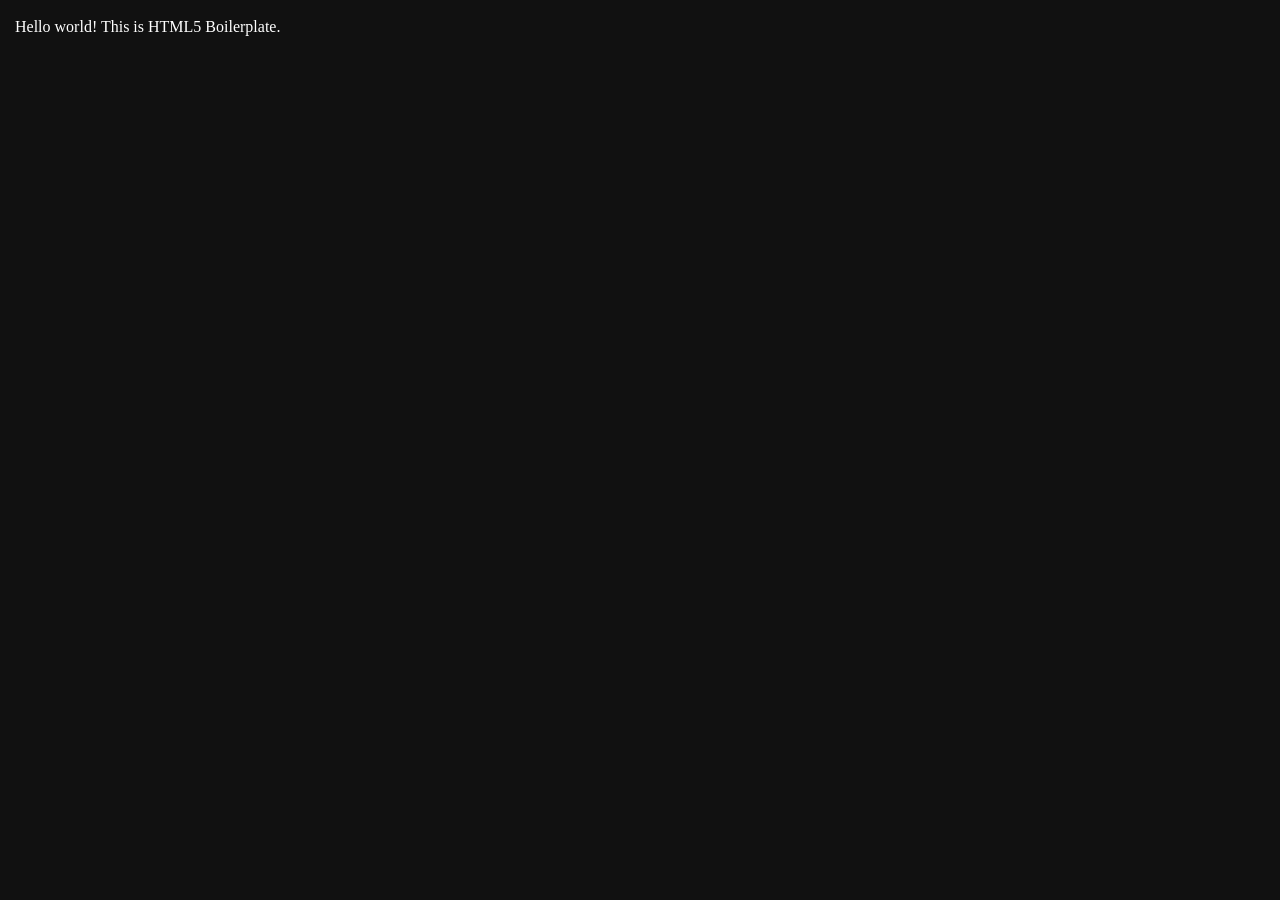
==== index.html @ ef614a99 "feat : add files feat : add files" ====
<!doctype html>
<html class="no-js" lang="">

<head>
  <meta charset="utf-8">
  <meta name="viewport" content="width=device-width, initial-scale=1">
  <title></title>
  <link rel="stylesheet" href="css/style.css">
  <meta name="description" content="">

  <meta property="og:title" content="">
  <meta property="og:type" content="">
  <meta property="og:url" content="">
  <meta property="og:image" content="">
  <meta property="og:image:alt" content="">

  <link rel="icon" href="/favicon.ico" sizes="any">
  <link rel="icon" href="/icon.svg" type="image/svg+xml">
  <link rel="apple-touch-icon" href="icon.png">

  <link rel="manifest" href="site.webmanifest">
  <meta name="theme-color" content="#fafafa">
</head>
<body>
  <!-- Add your site or application content here -->
  <p>Hello world! This is HTML5 Boilerplate.</p>
  <script src="js/app.js"></script>

</body>

</html>
---- css/style.css ----
/*! HTML5 Boilerplate v9.0.1 | MIT License | https://html5boilerplate.com/ */

/* main.css 3.0.0 | MIT License | https://github.com/h5bp/main.css#readme */
/*
 * What follows is the result of much research on cross-browser styling.
 * Credit left inline and big thanks to Nicolas Gallagher, Jonathan Neal,
 * Kroc Camen, and the H5BP dev community and team.
 */

/* ==========================================================================
   Base styles: opinionated defaults
   ========================================================================== */

html {
  color: #222;
  font-size: 1em;
  line-height: 1.4;
}

/*
 * Remove text-shadow in selection highlight:
 * https://twitter.com/miketaylr/status/12228805301
 *
 * Customize the background color to match your design.
 */

::-moz-selection {
  background: #b3d4fc;
  text-shadow: none;
}

::selection {
  background: #b3d4fc;
  text-shadow: none;
}

/*
 * A better looking default horizontal rule
 */

hr {
  display: block;
  height: 1px;
  border: 0;
  border-top: 1px solid #ccc;
  margin: 1em 0;
  padding: 0;
}

/*
 * Remove the gap between audio, canvas, iframes,
 * images, videos and the bottom of their containers:
 * https://github.com/h5bp/html5-boilerplate/issues/440
 */

audio,
canvas,
iframe,
img,
svg,
video {
  vertical-align: middle;
}

/*
 * Remove default fieldset styles.
 */

fieldset {
  border: 0;
  margin: 0;
  padding: 0;
}

/*
 * Allow only vertical resizing of textareas.
 */

textarea {
  resize: vertical;
}

/* ==========================================================================
   Author's custom styles
   ========================================================================== */

/* ==========================================================================
   Helper classes
   ========================================================================== */

/*
 * Hide visually and from screen readers
 */

.hidden,
[hidden] {
  display: none !important;
}

/*
 * Hide only visually, but have it available for screen readers:
 * https://snook.ca/archives/html_and_css/hiding-content-for-accessibility
 *
 * 1. For long content, line feeds are not interpreted as spaces and small width
 *    causes content to wrap 1 word per line:
 *    https://medium.com/@jessebeach/beware-smushed-off-screen-accessible-text-5952a4c2cbfe
 */

.visually-hidden {
  border: 0;
  clip: rect(0, 0, 0, 0);
  height: 1px;
  margin: -1px;
  overflow: hidden;
  padding: 0;
  position: absolute;
  white-space: nowrap;
  width: 1px;
  /* 1 */
}

/*
 * Extends the .visually-hidden class to allow the element
 * to be focusable when navigated to via the keyboard:
 * https://www.drupal.org/node/897638
 */

.visually-hidden.focusable:active,
.visually-hidden.focusable:focus {
  clip: auto;
  height: auto;
  margin: 0;
  overflow: visible;
  position: static;
  white-space: inherit;
  width: auto;
}

/*
 * Hide visually and from screen readers, but maintain layout
 */

.invisible {
  visibility: hidden;
}

/*
 * Clearfix: contain floats
 *
 * The use of `table` rather than `block` is only necessary if using
 * `::before` to contain the top-margins of child elements.
 */

.clearfix::before,
.clearfix::after {
  content: "";
  display: table;
}

.clearfix::after {
  clear: both;
}

/* ==========================================================================
   EXAMPLE Media Queries for Responsive Design.
   These examples override the primary ('mobile first') styles.
   Modify as content requires.
   ========================================================================== */

@media only screen and (min-width: 35em) {
  /* Style adjustments for viewports that meet the condition */
}

@media print,
(-webkit-min-device-pixel-ratio: 1.25),
(min-resolution: 1.25dppx),
(min-resolution: 120dpi) {
  /* Style adjustments for high resolution devices */
}

/* ==========================================================================
   Print styles.
   Inlined to avoid the additional HTTP request:
   https://www.phpied.com/delay-loading-your-print-css/
   ========================================================================== */

@media print {
  *,
  *::before,
  *::after {
    background: #fff !important;
    color: #000 !important;
    /* Black prints faster */
    box-shadow: none !important;
    text-shadow: none !important;
  }

  a,
  a:visited {
    text-decoration: underline;
  }

  a[href]::after {
    content: " (" attr(href) ")";
  }

  abbr[title]::after {
    content: " (" attr(title) ")";
  }

  /*
   * Don't show links that are fragment identifiers,
   * or use the `javascript:` pseudo protocol
   */
  a[href^="#"]::after,
  a[href^="javascript:"]::after {
    content: "";
  }

  pre {
    white-space: pre-wrap !important;
  }

  pre,
  blockquote {
    border: 1px solid #999;
    page-break-inside: avoid;
  }

  tr,
  img {
    page-break-inside: avoid;
  }

  p,
  h2,
  h3 {
    orphans: 3;
    widows: 3;
  }

  h2,
  h3 {
    page-break-after: avoid;
  }
}

body {
  background-color: #121212;
  color: white;
}

.sidebar {
  background-color: #181818;
  height: 100vh;
  padding-top: 20px;
}

.sidebar a {
  color: white;
  display: block;
  padding: 10px 15px;
  text-decoration: none;
}

.sidebar a:hover {
  background-color: #383838;
}

.video-thumbnail {
  background-color: #212121;
  padding: 10px;
  border-radius: 8px;
  margin-bottom: 20px;
}

.video-thumbnail img {
  width: 100%;
  border-radius: 8px;
}

.video-title {
  font-size: 0.9rem;
  margin-top: 10px;
}

.bg-img {
  background-color: #000; /* ��� �� */
  padding: 1px; /* ����� ���̵��� ���� �� */
}

.no-underline {
  text-decoration: none;
}

a {
  color: #ffffff;
  text-decoration: none;
}

a:hover {
  color: #1a73e8;
  text-decoration: underline;
}

.bottom-bar {
  background-color: #1e1e1e;
  color: rgb(153, 142, 142);
  padding: 10px;
  font-size: 0.9rem;
}

.navbar-custom {
  background-color: #121212;
}

.search-bar {
  background-color: #222;
  border: none;
  color: white;
}

.search-bar::placeholder {
  color: #aaa;
}

.btn-icon {
  background-color: #333;
  border: none;
  color: white;
  margin-left: 5px;
}

.profile-circle {
  background-color: #f4511e;
  color: white;
  width: 36px;
  height: 36px;
  border-radius: 50%;
  display: flex;
  align-items: center;
  justify-content: center;
  font-weight: bold;
  font-size: 1rem;
}

.logo-text {
  font-weight: bold;
  font-size: 1.3rem;
  color: white;
}

.video-thumbnail {
  position: relative;
  overflow: hidden; /* �̹��� Ȯ�� �� ��ġ�� �κ� ���� ó�� �� �Ǿ����� */
  border-radius: 8px; /* �𼭸� �ձ۰� ó��, ����� */
  transition: transform 0.3s ease, box-shadow 0.3s ease; /* �ε巯�� �ִϸ��̼� */
  cursor: pointer; /* Ŭ�� ������ UI���� �Ͻ� */
}

.video-thumbnail:hover {
  transform: translateY(-8px) scale(1.05); /* ��¦ ���� �������鼭 Ȯ�� */
  box-shadow: 0 12px 24px rgba(0, 0, 0, 0.3); /* �ڿ������� �׸��� */
}

.video-thumbnail img.bg-img {
  width: 100%;
  height: auto;
  display: block; /* �ζ��� ���� ���� ���� */
  transition: transform 0.3s ease; /* �̹��� Ȯ�� �ε巴�� */
}

.video-thumbnail:hover img.bg-img {
  transform: scale(1.1); /* ȣ�� �� �̹��� Ȯ�� */
}

.dropdown-menu {
  min-width: 250px;
}

.dropdown-menu-dark .dropdown-item:hover {
  background-color: #333;
}
body {
      background-color: #111;
      color: white;
      margin: 15px;

    }
    .video-section iframe {
      width: 100%;
      height: 480px;
      border: none;
    }
    .sidebar .card {
      background-color: #222;
      color: white;
      margin-bottom: 10px;
    }
    .comment-box {
      background-color: #1a1a1a;
      padding: 15px;
      border-radius: 5px;
      margin-top: 20px;
    }
    .navbar {
      background-color: #000;
    }
   .channel-profile {
      width: 48px;
      height: 48px;
      border-radius: 50%;
      object-fit: cover;
    }

    .channel-name {
      font-weight: 600;
    }

    .subscribe-btn {
      background-color: #0f0f0f;
      color: #fff;
      border: none;
      border-radius: 999px;
      padding: 6px 16px;
      font-weight: 500;
    }

    .subscribe-btn:hover {
      background-color: #272727;
    }

    .verified-badge {
      color: #aaa;
      font-size: 14px;
    }

    .subscriber-count {
      font-size: 0.9rem;
      color: #aaa;
    }
    .channel-box {
      display: flex;
      align-items: center;
      justify-content: space-between;
      flex-wrap: wrap;
      gap: 1rem;
    }

    .channel-info {
      display: flex;
      align-items: center;
      gap: 1rem;
    }

    .channel-profile {
      width: 48px;
      height: 48px;
      border-radius: 50%;
      object-fit: cover;
    }

    .channel-meta {
      display: flex;
      flex-direction: column;
      font-size: 0.95rem;
    }

    .channel-meta .name {
      font-weight: 600;
    }

    .channel-meta .subscribers {
      color: #aaa;
      font-size: 0.85rem;
    }

    .btn-subscribe {
      background-color: #0f0f0f;
      color: #fff;
      border: none;
      padding: 6px 16px;
      border-radius: 999px;
    }

    .btn-subscribe:hover {
      background-color: #222;
    }

    .btn-group-small .btn {
      font-size: 0.9rem;
      padding: 6px 12px;
      border-radius: 999px;
    }

    .product {
      background-color: #1e1e1e;
      padding: 10px;
      border-radius: 8px;
      display: flex;
      gap: 12px;
      margin: 10px 0;
      align-items: center;
    }

    .product img {
      width: 100px;
      height: auto;
      border-radius: 4px;
    }

    .product-info {
      flex-grow: 1;
    }

    .timestamp {
      display: block;
      margin: 6px 0;
    }

    ul {
      padding-left: 20px;
    }

    .footer {
      color: #666;
      font-size: 0.9rem;
      margin-top: 40px;
    }
    .video-wrapper {
      position: relative;
      width: 100%;
      padding-top: 75%; /* 4:3 ���� ���� ���� */
    }

    .video-wrapper iframe {
      position: absolute;
      top: 0;
      left: 0;
      width: 100%;
      height: 100%;
    }
       /* ���̵� �޴� �⺻ ���� */
       #sidebar {
         position: fixed;
         top: 0;
         left: 0;
         width: 250px;
         height: 100%;
         background-color: #212529;
         color: white;
         transform: translateX(-100%);
         transition: transform 0.3s ease-in-out;
         z-index: 9999;
         padding: 1rem;
       }

       /* ������ �� ���� */
       #sidebar.active {
         transform: translateX(0);
       }

       #menuToggleBtn {
         margin: 1rem;
       }
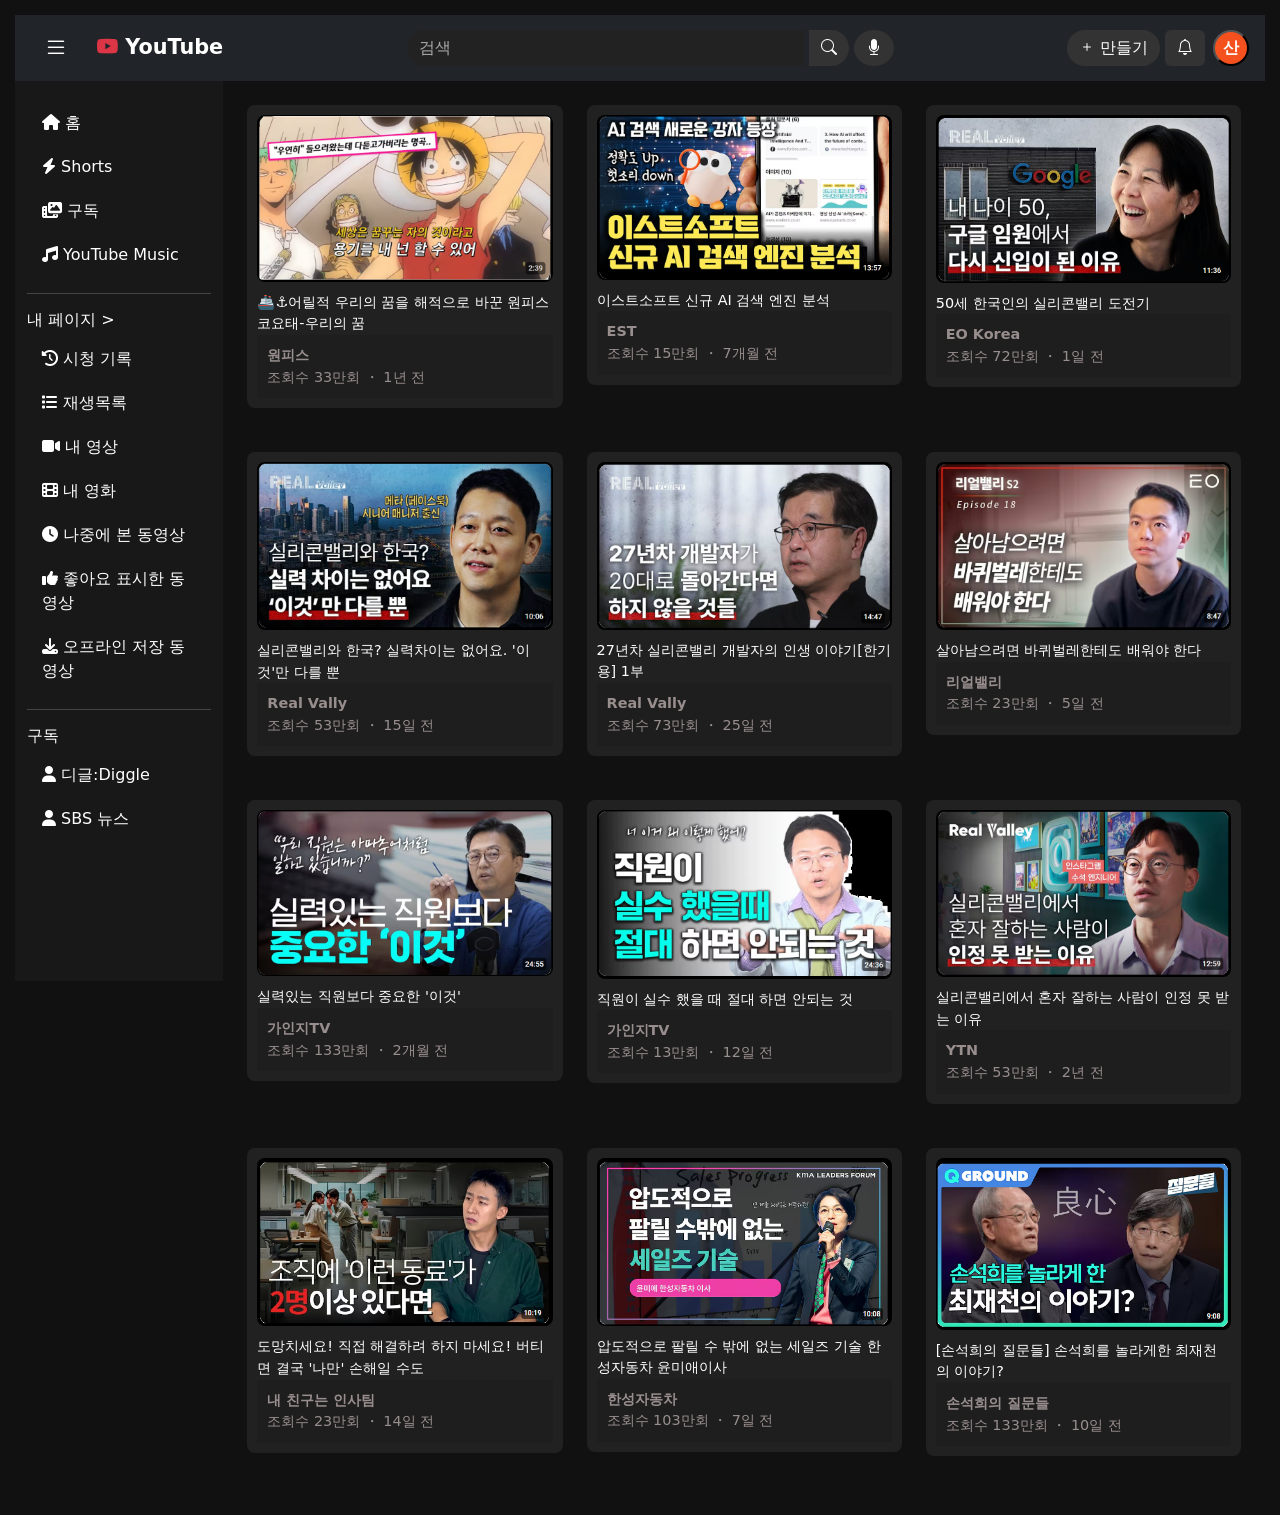
==== commit 3b550a08: "Update index.html feat : edit index" ====
--- a/index.html
+++ b/index.html
@@ -1,31 +1,303 @@
-<!doctype html>
-<html class="no-js" lang="">
-
+<!DOCTYPE html>
+<html lang="ko">
 <head>
-  <meta charset="utf-8">
+  <meta charset="UTF-8">
   <meta name="viewport" content="width=device-width, initial-scale=1">
-  <title></title>
+  <title>YouTube Clone</title>
+  <link href="https://cdn.jsdelivr.net/npm/bootstrap@5.3.0/dist/css/bootstrap.min.css" rel="stylesheet">
+  <link href="https://cdn.jsdelivr.net/npm/bootstrap-icons@1.11.3/font/bootstrap-icons.css" rel="stylesheet">
+  <link rel="stylesheet" href="https://cdnjs.cloudflare.com/ajax/libs/font-awesome/6.5.0/css/all.min.css">
+  <script src="https://cdn.jsdelivr.net/npm/bootstrap@5.3.3/dist/js/bootstrap.bundle.min.js"></script>
+  <script src="js/start.js"></script>
   <link rel="stylesheet" href="css/style.css">
-  <meta name="description" content="">
-
-  <meta property="og:title" content="">
-  <meta property="og:type" content="">
-  <meta property="og:url" content="">
-  <meta property="og:image" content="">
-  <meta property="og:image:alt" content="">
-
-  <link rel="icon" href="/favicon.ico" sizes="any">
-  <link rel="icon" href="/icon.svg" type="image/svg+xml">
-  <link rel="apple-touch-icon" href="icon.png">
-
-  <link rel="manifest" href="site.webmanifest">
-  <meta name="theme-color" content="#fafafa">
 </head>
 <body>
-  <!-- Add your site or application content here -->
-  <p>Hello world! This is HTML5 Boilerplate.</p>
-  <script src="js/app.js"></script>
+<!-- Navbar -->
+<nav class="navbar navbar-dark bg-dark px-3">
+  <button class="btn text-white" type="button">
+    <i class="bi bi-list" style="font-size: 1.5rem;"></i>
+  </button>
+  <a class="navbar-brand" href="#" onclick="location.reload(); return false;">
+    <span class="logo-text ms-3"><i class="bi bi-youtube text-danger"></i> YouTube</span>
+  </a>
+  <form class="d-flex mx-auto" style="width: 40%;"  onsubmit="return search(event)">
+    <input id="searchInput" class="form-control search-bar rounded-start-pill" type="search" placeholder="검색" aria-label="Search">
+    <button class="btn btn-icon rounded-end-pill"><i class="bi bi-search"></i></button>
+    <button class="btn btn-icon rounded-circle"><i class="bi bi-mic-fill"></i></button>
+  </form>
+  <div class="d-flex align-items-center">
+    <button class="btn btn-icon rounded-pill"><i class="bi bi-plus"></i> 만들기</button>
+    <button class="btn btn-icon"><i class="bi bi-bell"></i></button>
+    <div class="">
+      <button class="profile-circle ms-2" type="button" data-bs-toggle="dropdown" aria-expanded="false">
+        산
+      </button>
+      <ul class="dropdown-menu dropdown-menu-dark dropdown-menu-end text-small">
+        <li class="dropdown-header">
+          <div class="d-flex align-items-center px-2 py-2">
+            <div class="profile-circle text-white fw-bold d-flex justify-content-center align-items-center me-3">
+              산
+            </div>
+            <div>
+              <div class="fw-bold">손산</div>
+              <div class="fw-bold" >milestone7712@gmail.com</div>
+              <a href="#" class="text-primary">채널 만들기</a>
+            </div>
+          </div>
+        </li>
+        <li><a class="dropdown-item" href="#"><i class="fas fa-plus-circle me-2"></i> 채널 만들기</a></li>
+        <li>
+          <hr class="dropdown-divider">
+        </li>
+        <li><a class="dropdown-item" href="#"><i class="fas fa-user-cog me-2"></i> Google 계정</a></li>
+        <li><a class="dropdown-item" href="#"><i class="fas fa-exchange-alt me-2"></i> 계정 전환</a></li>
+        <li><a class="dropdown-item" href="#"><i class="fas fa-sign-out-alt me-2"></i> 로그아웃</a></li>
+        <li>
+          <hr class="dropdown-divider">
+        </li>
+        <li><a class="dropdown-item" href="#"><i class="fas fa-video me-2"></i> YouTube 스튜디오</a></li>
+        <li><a class="dropdown-item" href="#"><i class="fas fa-shopping-bag me-2"></i> 구매 항목 및 멤버십</a></li>
+        <li>
+          <hr class="dropdown-divider">
+        </li>
+        <li><a class="dropdown-item" href="#"><i class="fas fa-database me-2"></i> YouTube의 내 데이터</a></li>
+        <li><a class="dropdown-item" href="#"><i class="fas fa-adjust me-2"></i> 디자인:&nbsp;기기 테마</a></li>
+        <li><a class="dropdown-item" href="#"><i class="fas fa-language me-2"></i> 언어:&nbsp;한국어</a></li>
+        <li><a class="dropdown-item" href="#"><i class="fas fa-ban me-2"></i> 제한모드:사용 안함</a></li>
+        <li><a class="dropdown-item" href="#"><i class="fas fa-globe-asia me-2"></i> 위치:&nbsp;한국</a></li>
+        <li><a class="dropdown-item" href="#"><i class="fas fa-keyboard me-2"></i> 단축키</a></li>
+        <li>
+          <hr class="dropdown-divider">
+        </li>
+        <li><a class="dropdown-item" href="#"><i class="fas fa-cog me-2"></i> 설정</a></li>
+        <li><a class="dropdown-item" href="#"><i class="fas fa-question-circle me-2"></i> 고객센터</a></li>
+        <li><a class="dropdown-item" href="#"><i class="fas fa-comment-dots me-2"></i> 의견 보내기</a></li>
+      </ul>
+    </div>
+  </div>
+</nav>
+<div class="container-fluid">
+  <div class="row">
+    <!-- Sidebar -->
+    <div class="col-md-2 sidebar">
+      <a href="youtube_list.html" onclick="window.scrollTo({ top: 0, behavior: 'smooth' }); return false;"> <i
+        class="fas fa-home"></i>&nbsp;홈</a>
+      <a href="#"> <i class="fas fa-bolt"></i>&nbsp;Shorts</a>
+      <a href="Subscribe.html"> <i class="fas fa-photo-video"></i>&nbsp;구독</a>
+      <a href="#"><i class="fas fa-music"></i>&nbsp;YouTube Music</a>
+      <hr>
+      <h6>내 페이지 ></h6>
+      <a href="#"><i class="fas fa-history"></i>&nbsp;시청 기록</a>
+      <a href="#"><i class="fas fa-list"></i>&nbsp;재생목록</a>
+      <a href="video.html?videoId=1"><i class="fas fa-video"></i>&nbsp;내 영상</a>
+      <a href="#"><i class="fas fa-film"></i>&nbsp;내 영화</a>
+      <a href="#"><i class="fas fa-clock"></i>&nbsp;나중에 본 동영상</a>
+      <a href="#"><i class="fas fa-thumbs-up"></i>&nbsp;좋아요 표시한 동영상</a>
+      <a href="#"><i class="fas fa-download"></i>&nbsp;오프라인 저장 동영상</a>
+      <hr>
+      <h6>구독</h6>
+      <a href="#"><i class="fas fa-user"></i>&nbsp;디글:Diggle</a>
+      <a href="#"><i class="fas fa-user"></i>&nbsp;SBS 뉴스</a>
+    </div>
+    <!-- Main Content -->
+    <div class="col-md-10 p-4">
+      <div class="row row-cols-1 row-cols-md-3 g-4">
+        <!-- Video 1 -->
+        <div class="col">
+          <div class="video-thumbnail">
+            <a href="video.html?videoId=1">
+              <img src="img/image7.png" class="bg-img" alt="Video Thumbnail">
+            </a>
+            <div class="video-title">
+              <a href="video.html?videoId=1" title="🚢⚓어릴적 우리의 꿈을 해적으로 바꾼 원피스 코요태-우리의 꿈">🚢⚓어릴적
+                우리의 꿈을 해적으로 바꾼 원피스
+                코요태-우리의 꿈</a>
+            </div>
+            <div class="bottom-bar">
+              <strong>원피스</strong> <br/> 조회수 33만회 ・ 1년 전<br>
+            </div>
+          </div>
+        </div>
+        <!-- Video 2 -->
+        <div class="col">
+          <div class="video-thumbnail">
+            <a href="video.html?videoId=1">
+              <img src="img/image8.png" class="bg-img" alt="Video Thumbnail">
+            </a>
+            <div class="video-title">
+              <a href="video.html?videoId=1" title="이스트소프트 신규 AI 검색 엔진 분석">이스트소프트 신규 AI 검색
+                엔진 분석
+              </a>
+            </div>
+            <div class="bottom-bar">
+              <strong>EST</strong> <br/> 조회수 15만회 ・ 7개월 전<br>
+            </div>
+          </div>
+        </div>
+        <!-- Video 3 -->
+        <div class="col">
+          <div class="video-thumbnail">
+            <a href="video.html?videoId=1">
+              <img src="img/image1.png" class="bg-img" alt="Video Thumbnail">
+            </a>
+            <div class="video-title">
+              <a href="video.html?videoId=1" title="50세 한국인의 실리콘밸리 도전기">50세 한국인의 실리콘밸리 도전기
+              </a>
+            </div>
+            <div class="bottom-bar">
+              <strong>EO Korea</strong> <br/> 조회수 72만회 ・ 1일 전<br>
+            </div>
+          </div>
+        </div>
+        <!-- Video 4 -->
+        <div class="col">
+          <div class="video-thumbnail">
+            <a href="https://youtu.be/RWb1EHmZBHg?si=Iui7hE9UECKsdHvl" title="5실리콘밸리와 한국? 실력차이는 없어요. '이것'만 다를 뿐">
+              <img src="img/image2.png" class="bg-img" alt="Video Thumbnail">
+            </a>
+            <div class="video-title">
+              <a href="https://youtu.be/RWb1EHmZBHg?si=Iui7hE9UECKsdHvl" title="5실리콘밸리와 한국? 실력차이는 없어요. '이것'만 다를 뿐">실리콘밸리와
+                한국? 실력차이는 없어요. '이것'만 다를 뿐
+              </a>
+            </div>
+            <div class="bottom-bar">
+              <strong>Real Vally</strong> <br/> 조회수 53만회 ・ 15일 전<br>
+            </div>
+          </div>
+        </div>
+        <!-- Video 5 -->
+        <div class="col">
+          <div class="video-thumbnail">
+            <a href="https://youtu.be/c-p1r7nispQ?si=fdvn3NuG5lPBSbKC" title="27년차 실리콘밸리 개발자의 인생 이야기[한기용] 1부">
+              <img src="img/image3.png" class="bg-img" alt="Video Thumbnail">
+            </a>
+            <div class="video-title">
+              <a href="https://youtu.be/c-p1r7nispQ?si=fdvn3NuG5lPBSbKC" title="27년차 실리콘밸리 개발자의 인생 이야기[한기용] 1부">27년차
+                실리콘밸리 개발자의 인생 이야기[한기용] 1부
+              </a>
+            </div>
+            <div class="bottom-bar">
+              <strong>Real Vally</strong> <br/> 조회수 73만회 ・ 25일 전<br>
+            </div>
+          </div>
+        </div>
+        <!-- Video 6 -->
+        <div class="col">
+          <div class="video-thumbnail">
+            <a href="https://youtu.be/Ux7p_L2U7dM?si=zilyT6jHRdqQdyYD" title="리얼밸리 살아남으려면 바퀴벌레한테도 배워야 한다">
+              <img src="img/image4.png" class="bg-img" alt="Video Thumbnail">
+            </a>
+            <div class="video-title">
+              <a href="https://youtu.be/Ux7p_L2U7dM?si=zilyT6jHRdqQdyYD" title="리얼밸리 살아남으려면 바퀴벌레한테도 배워야 한다">살아남으려면
+                바퀴벌레한테도 배워야 한다
+              </a>
+            </div>
+            <div class="bottom-bar">
+              <strong>리얼밸리</strong> <br/> 조회수 23만회 ・ 5일 전<br>
+            </div>
+          </div>
+        </div>
+        <!-- Video 7 -->
+        <div class="col">
+          <div class="video-thumbnail">
+            <a href="https://youtu.be/4LCjdHjRMdM?feature=shared" title="실력있는 직원보다 중요한 '이것'">
+              <img src="img/image5.png" class="bg-img" alt="Video Thumbnail">
+            </a>
+            <div class="video-title">
+              <a href="https://youtu.be/4LCjdHjRMdM?feature=shared" title="실력있는 직원보다 중요한 '이것'">실력있는 직원보다 중요한 '이것'
+              </a>
+            </div>
+            <div class="bottom-bar">
+              <strong>가인지TV</strong> <br/> 조회수 133만회 ・ 2개월 전<br>
+            </div>
+          </div>
+        </div>
+        <!-- Video 8 -->
+        <div class="col">
+          <div class="video-thumbnail">
+            <a href="https://youtu.be/BJffAD5Ga-U?feature=shared" title="직원이 실수 했을 때 절대 하면 안되는 것">
+              <img src="img/image6.png" class="bg-img" alt="Video Thumbnail">
+            </a>
+            <div class="video-title">
+              <a href="https://youtu.be/BJffAD5Ga-U?feature=shared" title="직원이 실수 했을 때 절대 하면 안되는 것">직원이 실수 했을 때 절대
+                하면 안되는 것
+              </a>
+            </div>
+            <div class="bottom-bar">
+              <strong>가인지TV</strong> <br/> 조회수 13만회 ・ 12일 전<br>
+            </div>
+          </div>
+        </div>
+        <!-- Video 9 -->
+        <div class="col">
+          <div class="video-thumbnail">
+            <a href="https://youtu.be/dFesH3lCO1k?si=XiDQlJ7gf57HguLK" title="실리콘밸리에서 혼자 잘하는 사람이 인정 못 받는 이유">
+              <img src="img/image9.png" class="bg-img" alt="Video Thumbnail">
+            </a>
+            <div class="video-title">
+              <a href="https://youtu.be/dFesH3lCO1k?si=XiDQlJ7gf57HguLK" title="실리콘밸리에서 혼자 잘하는 사람이 인정 못 받는 이유">실리콘밸리에서
+                혼자 잘하는 사람이 인정 못 받는 이유
+              </a>
+            </div>
+            <div class="bottom-bar">
+              <strong>YTN</strong> <br/> 조회수 53만회 ・ 2년 전<br>
+            </div>
+          </div>
+        </div>
+        <!-- Video 10 -->
+        <div class="col">
+          <div class="video-thumbnail">
+            <a href="https://youtu.be/HBrJBeH5YmA?si=WMsTiMmkov0SWKeM"
+               title="도망치세요! 직접 해결하려 하지 마세요! 버티면 결국 '나만' 손해일 수도">
+              <img src="img/image10.png" class="bg-img" alt="Video Thumbnail">
+            </a>
 
+            <div class="video-title">
+              <a href="https://youtu.be/HBrJBeH5YmA?si=WMsTiMmkov0SWKeM"
+                 title="도망치세요! 직접 해결하려 하지 마세요! 버티면 결국 '나만' 손해일 수도">도망치세요! 직접 해결하려 하지 마세요! 버티면 결국 '나만' 손해일 수도
+              </a>
+            </div>
+            <div class="bottom-bar">
+              <strong>내 친구는 인사팀</strong> <br/> 조회수 23만회 ・ 14일 전<br>
+            </div>
+          </div>
+        </div>
+        <!-- Video 11 -->
+        <div class="col">
+          <div class="video-thumbnail">
+            <a href="https://youtu.be/czaIXR0dYQM?si=mCv6GF1BZqhhh2dY" title="어떻게 압도적으로 팔 것인가">
+              <img src="img/image11.png" class="bg-img" alt="Video Thumbnail">
+            </a>
+
+            <div class="video-title">
+              <a href="https://youtu.be/czaIXR0dYQM?si=mCv6GF1BZqhhh2dY" title="어떻게 압도적으로 팔 것인가">압도적으로 팔릴 수 밖에 없는 세일즈 기술
+                한성자동차 윤미애이사
+              </a>
+            </div>
+            <div class="bottom-bar">
+              <strong>한성자동차</strong> <br/> 조회수 103만회 ・ 7일 전<br>
+            </div>
+          </div>
+        </div>
+        <!-- Video 12 -->
+        <div class="col">
+          <div class="video-thumbnail">
+            <a href="https://youtu.be/8zzNBLj_FPM?si=hNZVNzmXEijJvdao" title="[손석희의 질문들] 손석희를 놀라게한 최재천의 이야기?">
+              <img src="img/image12.png" class="bg-img" alt="Video Thumbnail">
+            </a>
+            <div class="video-title">
+              <a href="https://youtu.be/8zzNBLj_FPM?si=hNZVNzmXEijJvdao" title="[손석희의 질문들] 손석희를 놀라게한 최재천의 이야기?">[손석희의
+                질문들] 손석희를 놀라게한 최재천의 이야기?
+              </a>
+            </div>
+            <div class="bottom-bar">
+              <strong>손석희의 질문들</strong> <br/> 조회수 133만회 ・ 10일 전<br>
+            </div>
+          </div>
+        </div>
+      </div>
+    </div>
+  </div>
+</div>
 </body>
-
 </html>
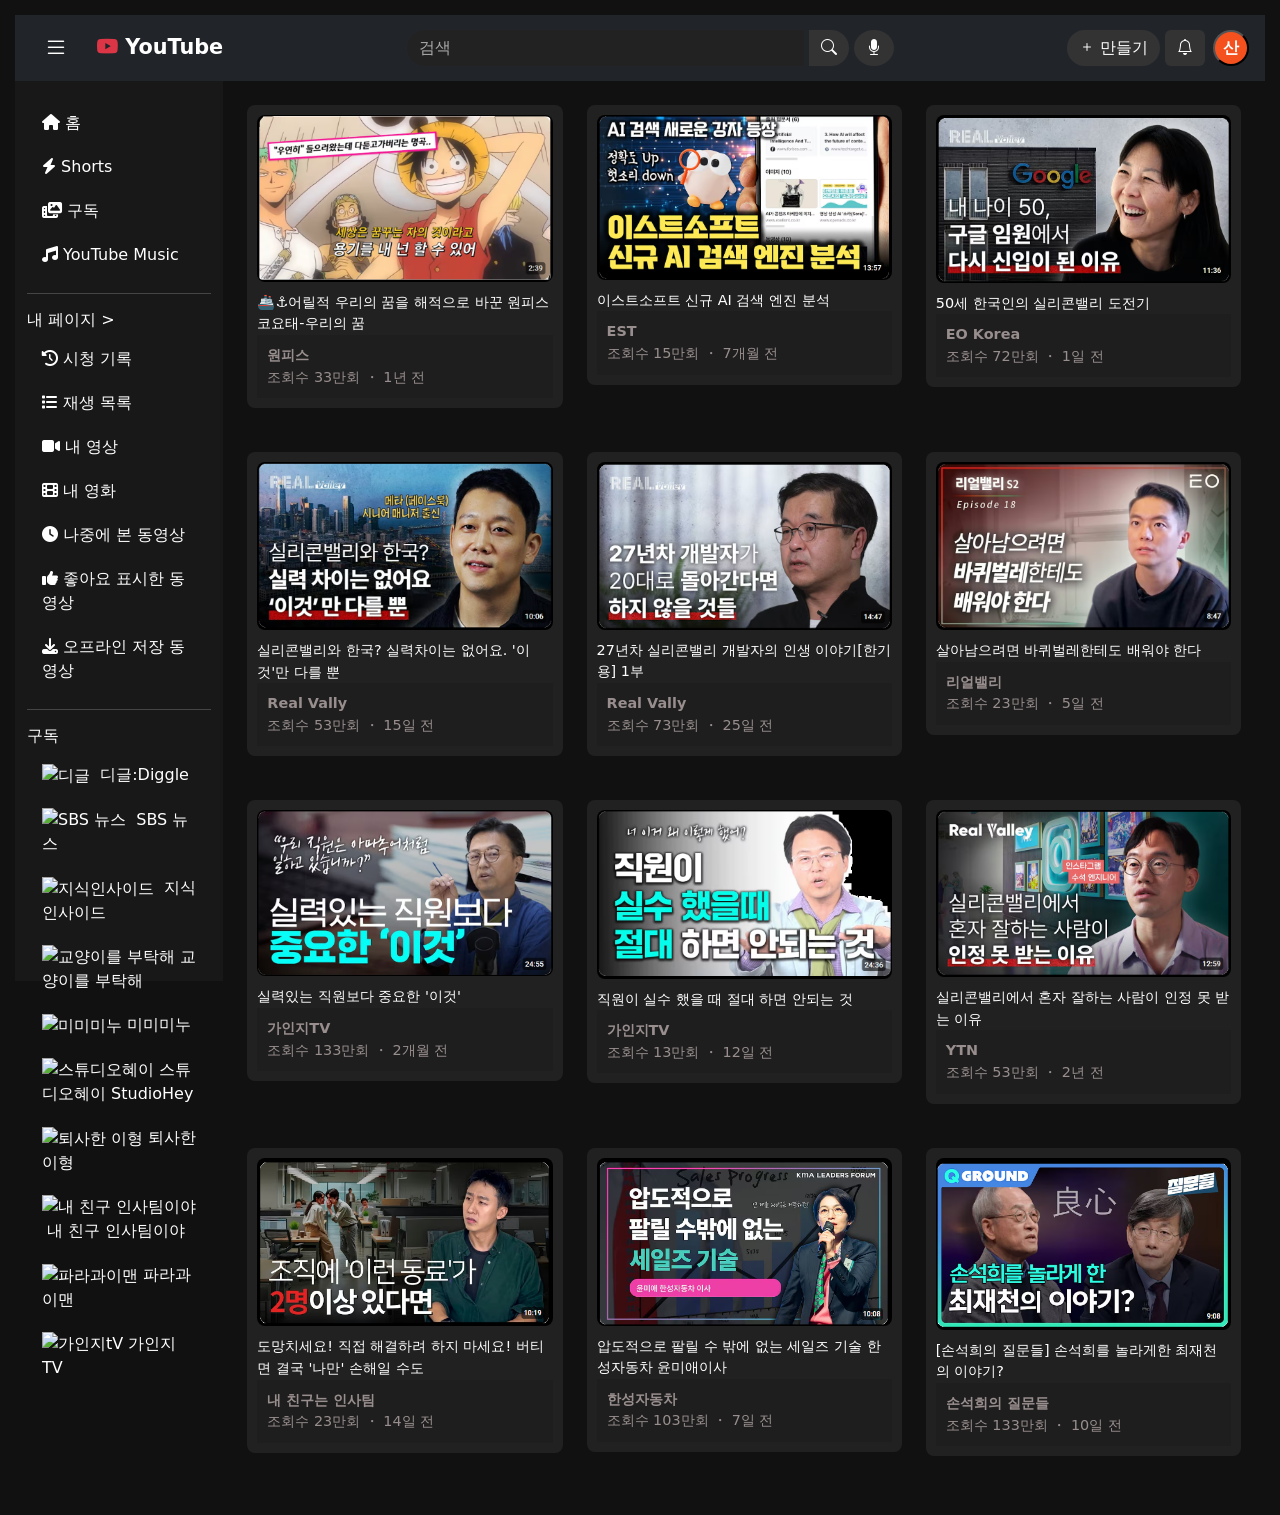
==== commit 9d143952: "feat : add index.html feat : add index.html  메인 페이지" ====
--- a/index.html
+++ b/index.html
@@ -7,11 +7,11 @@
   <link href="https://cdn.jsdelivr.net/npm/bootstrap@5.3.0/dist/css/bootstrap.min.css" rel="stylesheet">
   <link href="https://cdn.jsdelivr.net/npm/bootstrap-icons@1.11.3/font/bootstrap-icons.css" rel="stylesheet">
   <link rel="stylesheet" href="https://cdnjs.cloudflare.com/ajax/libs/font-awesome/6.5.0/css/all.min.css">
-  <script src="https://cdn.jsdelivr.net/npm/bootstrap@5.3.3/dist/js/bootstrap.bundle.min.js"></script>
-  <script src="js/start.js"></script>
-  <link rel="stylesheet" href="css/style.css">
+  <link rel="stylesheet" href="css/style.css?ver=1.0">
 </head>
 <body>
+<script src="https://cdn.jsdelivr.net/npm/bootstrap@5.3.3/dist/js/bootstrap.bundle.min.js"></script>
+<script src="js/start.js"></script>
 <!-- Navbar -->
 <nav class="navbar navbar-dark bg-dark px-3">
   <button class="btn text-white" type="button">
@@ -20,8 +20,9 @@
   <a class="navbar-brand" href="#" onclick="location.reload(); return false;">
     <span class="logo-text ms-3"><i class="bi bi-youtube text-danger"></i> YouTube</span>
   </a>
-  <form class="d-flex mx-auto" style="width: 40%;"  onsubmit="return search(event)">
-    <input id="searchInput" class="form-control search-bar rounded-start-pill" type="search" placeholder="검색" aria-label="Search">
+  <form class="d-flex mx-auto" style="width: 40%;" onsubmit="return search(event)">
+    <input id="searchInput" class="form-control search-bar rounded-start-pill" type="search" placeholder="검색"
+           aria-label="Search">
     <button class="btn btn-icon rounded-end-pill"><i class="bi bi-search"></i></button>
     <button class="btn btn-icon rounded-circle"><i class="bi bi-mic-fill"></i></button>
   </form>
@@ -40,7 +41,7 @@
             </div>
             <div>
               <div class="fw-bold">손산</div>
-              <div class="fw-bold" >milestone7712@gmail.com</div>
+              <div class="fw-bold">milestone7712@gmail.com</div>
               <a href="#" class="text-primary">채널 만들기</a>
             </div>
           </div>
@@ -88,7 +89,7 @@
       <hr>
       <h6>내 페이지 ></h6>
       <a href="#"><i class="fas fa-history"></i>&nbsp;시청 기록</a>
-      <a href="#"><i class="fas fa-list"></i>&nbsp;재생목록</a>
+      <a href="player_list.html"><i class="fas fa-list"></i>&nbsp;재생 목록</a>
       <a href="video.html?videoId=1"><i class="fas fa-video"></i>&nbsp;내 영상</a>
       <a href="#"><i class="fas fa-film"></i>&nbsp;내 영화</a>
       <a href="#"><i class="fas fa-clock"></i>&nbsp;나중에 본 동영상</a>
@@ -96,20 +97,58 @@
       <a href="#"><i class="fas fa-download"></i>&nbsp;오프라인 저장 동영상</a>
       <hr>
       <h6>구독</h6>
-      <a href="#"><i class="fas fa-user"></i>&nbsp;디글:Diggle</a>
-      <a href="#"><i class="fas fa-user"></i>&nbsp;SBS 뉴스</a>
+      <a href="#">
+        <img
+          src="https://yt3.googleusercontent.com/14-LcU9z8YjX-JKFBhqOK0H2SzJupGEJxtZwHmLXtbcpQQ1-YehNxiWim8SoLCDFEv6j2I-w=s160-c-k-c0x00ffffff-no-rj"
+          alt="디글" class="channel-icon">
+        &nbsp;디글:Diggle
+      </a>
+      <a href="#">
+        <img
+          src="https://yt3.googleusercontent.com/SqFZwlQcqLs4JMZd3lthkg79kCHi68eerNpkkahvEYSPWhm2afUNqFkbMC6J6JJcy9JJ_DzQ8w=s160-c-k-c0x00ffffff-no-rj"
+          alt="SBS 뉴스" class="channel-icon">
+        &nbsp;SBS 뉴스
+      </a>
+      <a href="#">
+        <img
+          src="https://yt3.googleusercontent.com/Gw2zuRWuMBkEsp6A7DmJXhhmAKB2zp3dCjtI1Ob03rmRylRGOcXe-RJMK4m0SwUuFWKz7J2s=s160-c-k-c0x00ffffff-no-rj"
+          alt="지식인사이드" class="channel-icon">
+        &nbsp;지식인사이드
+      </a>
+      <a href="#"><img
+        src="https://yt3.googleusercontent.com/5qDlUe2DmlOFjo81hrVLfzUtM7-1REmQoLvKzL1auFjA_zVSpR8gIIfjJErW0GG7C8yKtlnXIw=s160-c-k-c0x00ffffff-no-rj"
+        alt="교양이를 부탁해" class="channel-icon">&nbsp;교양이를 부탁해</a>
+      <a href="#"><img
+        src="https://yt3.googleusercontent.com/ytc/AIdro_l3SlR6xJhiGRDqLE5n4-r5cHCEKVMwUwX1cRbnx8LyM0w=s160-c-k-c0x00ffffff-no-rj"
+        alt="미미미누" class="channel-icon">&nbsp;미미미누</a>
+      <a href="#"><img
+        src="https://yt3.googleusercontent.com/FUlyMvQN86MsbezOIRNMvL4lgY2cBFRtZK6dtuXDYW5su7EKzUjNTSSoRjqnC2wNhQ3LzQ5KXA=s160-c-k-c0x00ffffff-no-rj"
+        alt="스튜디오혜이" class="channel-icon">&nbsp;스튜디오혜이 StudioHey</a>
+      <a href="#"><img
+        src="https://yt3.googleusercontent.com/ytc/AIdro_lDpgRioU6o64rO-vPjp7kglrygc3t8zudwKLfZsb4c=s160-c-k-c0x00ffffff-no-rj"
+        alt="퇴사한 이형" class="channel-icon">&nbsp;퇴사한 이형</a>
+      <a href="#"><img
+        src="https://yt3.googleusercontent.com/yrB3gaZ9L_v7n6B2L7orvaR98CM1Ud6jFN1D-2s09lTkuQduBkzvsn17r4ZLG7myKkLW4nqq=s160-c-k-c0x00ffffff-no-rj"
+        alt="내 친구 인사팀이야" class="channel-icon">&nbsp;내 친구 인사팀이야</a>
+      <a href="#"><img
+        src="https://yt3.googleusercontent.com/lfsu5nWA4uKEIQ0Dd8gBfiOtE2qHdFMHjFkDSOm-bXCJZQQiPr9XxFPbBAZiQ2wKPVGrvZpHwA=s160-c-k-c0x00ffffff-no-rj"
+        alt="파라과이맨" class="channel-icon">&nbsp;파라과이맨</a>
+      <a href="#"><img
+        src="https://yt3.ggpht.com/1OnvQ05N30R5TJctZq0gzM56qBAxGxur7Xb1ptbmAeg7hLTWQfwXVVP0aOMhkapp05wCd_Nc=s176-c-k-c0x00ffffff-no-rj-mo"
+        alt="가인지tV" class="channel-icon">&nbsp;가인지TV</a>
     </div>
+
     <!-- Main Content -->
     <div class="col-md-10 p-4">
       <div class="row row-cols-1 row-cols-md-3 g-4">
         <!-- Video 1 -->
         <div class="col">
           <div class="video-thumbnail">
-            <a href="video.html?videoId=1">
+            <a href="video.html?videoId=56">
               <img src="img/image7.png" class="bg-img" alt="Video Thumbnail">
             </a>
             <div class="video-title">
-              <a href="video.html?videoId=1" title="🚢⚓어릴적 우리의 꿈을 해적으로 바꾼 원피스 코요태-우리의 꿈">🚢⚓어릴적
+              <a href="video.html?videoId=56" title="🚢⚓어릴적 우리의 꿈을 해적으로 바꾼 원피스 코요태-우리의 꿈">🚢⚓어릴적
                 우리의 꿈을 해적으로 바꾼 원피스
                 코요태-우리의 꿈</a>
             </div>
@@ -121,11 +160,11 @@
         <!-- Video 2 -->
         <div class="col">
           <div class="video-thumbnail">
-            <a href="video.html?videoId=1">
+            <a href="video.html?videoId=55">
               <img src="img/image8.png" class="bg-img" alt="Video Thumbnail">
             </a>
             <div class="video-title">
-              <a href="video.html?videoId=1" title="이스트소프트 신규 AI 검색 엔진 분석">이스트소프트 신규 AI 검색
+              <a href="video.html?videoId=55" title="이스트소프트 신규 AI 검색 엔진 분석">이스트소프트 신규 AI 검색
                 엔진 분석
               </a>
             </div>
@@ -137,11 +176,11 @@
         <!-- Video 3 -->
         <div class="col">
           <div class="video-thumbnail">
-            <a href="video.html?videoId=1">
+            <a href="video.html?videoId=54">
               <img src="img/image1.png" class="bg-img" alt="Video Thumbnail">
             </a>
             <div class="video-title">
-              <a href="video.html?videoId=1" title="50세 한국인의 실리콘밸리 도전기">50세 한국인의 실리콘밸리 도전기
+              <a href="video.html?videoId=54" title="50세 한국인의 실리콘밸리 도전기">50세 한국인의 실리콘밸리 도전기
               </a>
             </div>
             <div class="bottom-bar">
@@ -152,11 +191,11 @@
         <!-- Video 4 -->
         <div class="col">
           <div class="video-thumbnail">
-            <a href="https://youtu.be/RWb1EHmZBHg?si=Iui7hE9UECKsdHvl" title="5실리콘밸리와 한국? 실력차이는 없어요. '이것'만 다를 뿐">
+            <a href="video.html?videoId=53" title="5실리콘밸리와 한국? 실력차이는 없어요. '이것'만 다를 뿐">
               <img src="img/image2.png" class="bg-img" alt="Video Thumbnail">
             </a>
             <div class="video-title">
-              <a href="https://youtu.be/RWb1EHmZBHg?si=Iui7hE9UECKsdHvl" title="5실리콘밸리와 한국? 실력차이는 없어요. '이것'만 다를 뿐">실리콘밸리와
+              <a href="video.html?videoId=53"  title="5실리콘밸리와 한국? 실력차이는 없어요. '이것'만 다를 뿐">실리콘밸리와
                 한국? 실력차이는 없어요. '이것'만 다를 뿐
               </a>
             </div>
@@ -168,11 +207,11 @@
         <!-- Video 5 -->
         <div class="col">
           <div class="video-thumbnail">
-            <a href="https://youtu.be/c-p1r7nispQ?si=fdvn3NuG5lPBSbKC" title="27년차 실리콘밸리 개발자의 인생 이야기[한기용] 1부">
+            <a href="video.html?videoId=52" title="27년차 실리콘밸리 개발자의 인생 이야기[한기용] 1부">
               <img src="img/image3.png" class="bg-img" alt="Video Thumbnail">
             </a>
             <div class="video-title">
-              <a href="https://youtu.be/c-p1r7nispQ?si=fdvn3NuG5lPBSbKC" title="27년차 실리콘밸리 개발자의 인생 이야기[한기용] 1부">27년차
+              <a href="video.html?videoId=52" title="27년차 실리콘밸리 개발자의 인생 이야기[한기용] 1부">27년차
                 실리콘밸리 개발자의 인생 이야기[한기용] 1부
               </a>
             </div>
@@ -184,11 +223,11 @@
         <!-- Video 6 -->
         <div class="col">
           <div class="video-thumbnail">
-            <a href="https://youtu.be/Ux7p_L2U7dM?si=zilyT6jHRdqQdyYD" title="리얼밸리 살아남으려면 바퀴벌레한테도 배워야 한다">
+            <a href="video.html?videoId=51" title="리얼밸리 살아남으려면 바퀴벌레한테도 배워야 한다">
               <img src="img/image4.png" class="bg-img" alt="Video Thumbnail">
             </a>
             <div class="video-title">
-              <a href="https://youtu.be/Ux7p_L2U7dM?si=zilyT6jHRdqQdyYD" title="리얼밸리 살아남으려면 바퀴벌레한테도 배워야 한다">살아남으려면
+              <a href="video.html?videoId=51" title="리얼밸리 살아남으려면 바퀴벌레한테도 배워야 한다">살아남으려면
                 바퀴벌레한테도 배워야 한다
               </a>
             </div>
@@ -200,11 +239,11 @@
         <!-- Video 7 -->
         <div class="col">
           <div class="video-thumbnail">
-            <a href="https://youtu.be/4LCjdHjRMdM?feature=shared" title="실력있는 직원보다 중요한 '이것'">
-              <img src="img/image5.png" class="bg-img" alt="Video Thumbnail">
-            </a>
-            <div class="video-title">
-              <a href="https://youtu.be/4LCjdHjRMdM?feature=shared" title="실력있는 직원보다 중요한 '이것'">실력있는 직원보다 중요한 '이것'
+            <a href="video.html?videoId=57" title="실력있는 직원보다 중요한 '이것'">
+              <img src="img/image5.png"  class="bg-img" alt="Video Thumbnail">
+            </a>
+            <div class="video-title">
+              <a href="video.html?videoId=57" title="실력있는 직원보다 중요한 '이것'">실력있는 직원보다 중요한 '이것'
               </a>
             </div>
             <div class="bottom-bar">
@@ -215,11 +254,11 @@
         <!-- Video 8 -->
         <div class="col">
           <div class="video-thumbnail">
-            <a href="https://youtu.be/BJffAD5Ga-U?feature=shared" title="직원이 실수 했을 때 절대 하면 안되는 것">
+            <a href="video.html?videoId=58" title="직원이 실수 했을 때 절대 하면 안되는 것">
               <img src="img/image6.png" class="bg-img" alt="Video Thumbnail">
             </a>
             <div class="video-title">
-              <a href="https://youtu.be/BJffAD5Ga-U?feature=shared" title="직원이 실수 했을 때 절대 하면 안되는 것">직원이 실수 했을 때 절대
+              <a href="video.html?videoId=58" title="직원이 실수 했을 때 절대 하면 안되는 것">직원이 실수 했을 때 절대
                 하면 안되는 것
               </a>
             </div>
@@ -231,11 +270,11 @@
         <!-- Video 9 -->
         <div class="col">
           <div class="video-thumbnail">
-            <a href="https://youtu.be/dFesH3lCO1k?si=XiDQlJ7gf57HguLK" title="실리콘밸리에서 혼자 잘하는 사람이 인정 못 받는 이유">
+            <a href="video.html?videoId=59" title="실리콘밸리에서 혼자 잘하는 사람이 인정 못 받는 이유">
               <img src="img/image9.png" class="bg-img" alt="Video Thumbnail">
             </a>
             <div class="video-title">
-              <a href="https://youtu.be/dFesH3lCO1k?si=XiDQlJ7gf57HguLK" title="실리콘밸리에서 혼자 잘하는 사람이 인정 못 받는 이유">실리콘밸리에서
+              <a href="video.html?videoId=59" title="실리콘밸리에서 혼자 잘하는 사람이 인정 못 받는 이유">실리콘밸리에서
                 혼자 잘하는 사람이 인정 못 받는 이유
               </a>
             </div>
@@ -247,13 +286,13 @@
         <!-- Video 10 -->
         <div class="col">
           <div class="video-thumbnail">
-            <a href="https://youtu.be/HBrJBeH5YmA?si=WMsTiMmkov0SWKeM"
+            <a href="video.html?videoId=60"
                title="도망치세요! 직접 해결하려 하지 마세요! 버티면 결국 '나만' 손해일 수도">
               <img src="img/image10.png" class="bg-img" alt="Video Thumbnail">
             </a>
 
             <div class="video-title">
-              <a href="https://youtu.be/HBrJBeH5YmA?si=WMsTiMmkov0SWKeM"
+              <a href="video.html?videoId=60"
                  title="도망치세요! 직접 해결하려 하지 마세요! 버티면 결국 '나만' 손해일 수도">도망치세요! 직접 해결하려 하지 마세요! 버티면 결국 '나만' 손해일 수도
               </a>
             </div>
@@ -265,12 +304,12 @@
         <!-- Video 11 -->
         <div class="col">
           <div class="video-thumbnail">
-            <a href="https://youtu.be/czaIXR0dYQM?si=mCv6GF1BZqhhh2dY" title="어떻게 압도적으로 팔 것인가">
+            <a href="video.html?videoId=61" title="어떻게 압도적으로 팔 것인가">
               <img src="img/image11.png" class="bg-img" alt="Video Thumbnail">
             </a>
 
             <div class="video-title">
-              <a href="https://youtu.be/czaIXR0dYQM?si=mCv6GF1BZqhhh2dY" title="어떻게 압도적으로 팔 것인가">압도적으로 팔릴 수 밖에 없는 세일즈 기술
+              <a href="video.html?videoId=61" title="어떻게 압도적으로 팔 것인가">압도적으로 팔릴 수 밖에 없는 세일즈 기술
                 한성자동차 윤미애이사
               </a>
             </div>
@@ -282,11 +321,11 @@
         <!-- Video 12 -->
         <div class="col">
           <div class="video-thumbnail">
-            <a href="https://youtu.be/8zzNBLj_FPM?si=hNZVNzmXEijJvdao" title="[손석희의 질문들] 손석희를 놀라게한 최재천의 이야기?">
+            <a href="video.html?videoId=62" title="[손석희의 질문들] 손석희를 놀라게한 최재천의 이야기?">
               <img src="img/image12.png" class="bg-img" alt="Video Thumbnail">
             </a>
             <div class="video-title">
-              <a href="https://youtu.be/8zzNBLj_FPM?si=hNZVNzmXEijJvdao" title="[손석희의 질문들] 손석희를 놀라게한 최재천의 이야기?">[손석희의
+              <a href="video.html?videoId=62" title="[손석희의 질문들] 손석희를 놀라게한 최재천의 이야기?">[손석희의
                 질문들] 손석희를 놀라게한 최재천의 이야기?
               </a>
             </div>
@@ -301,3 +340,4 @@
 </div>
 </body>
 </html>
+
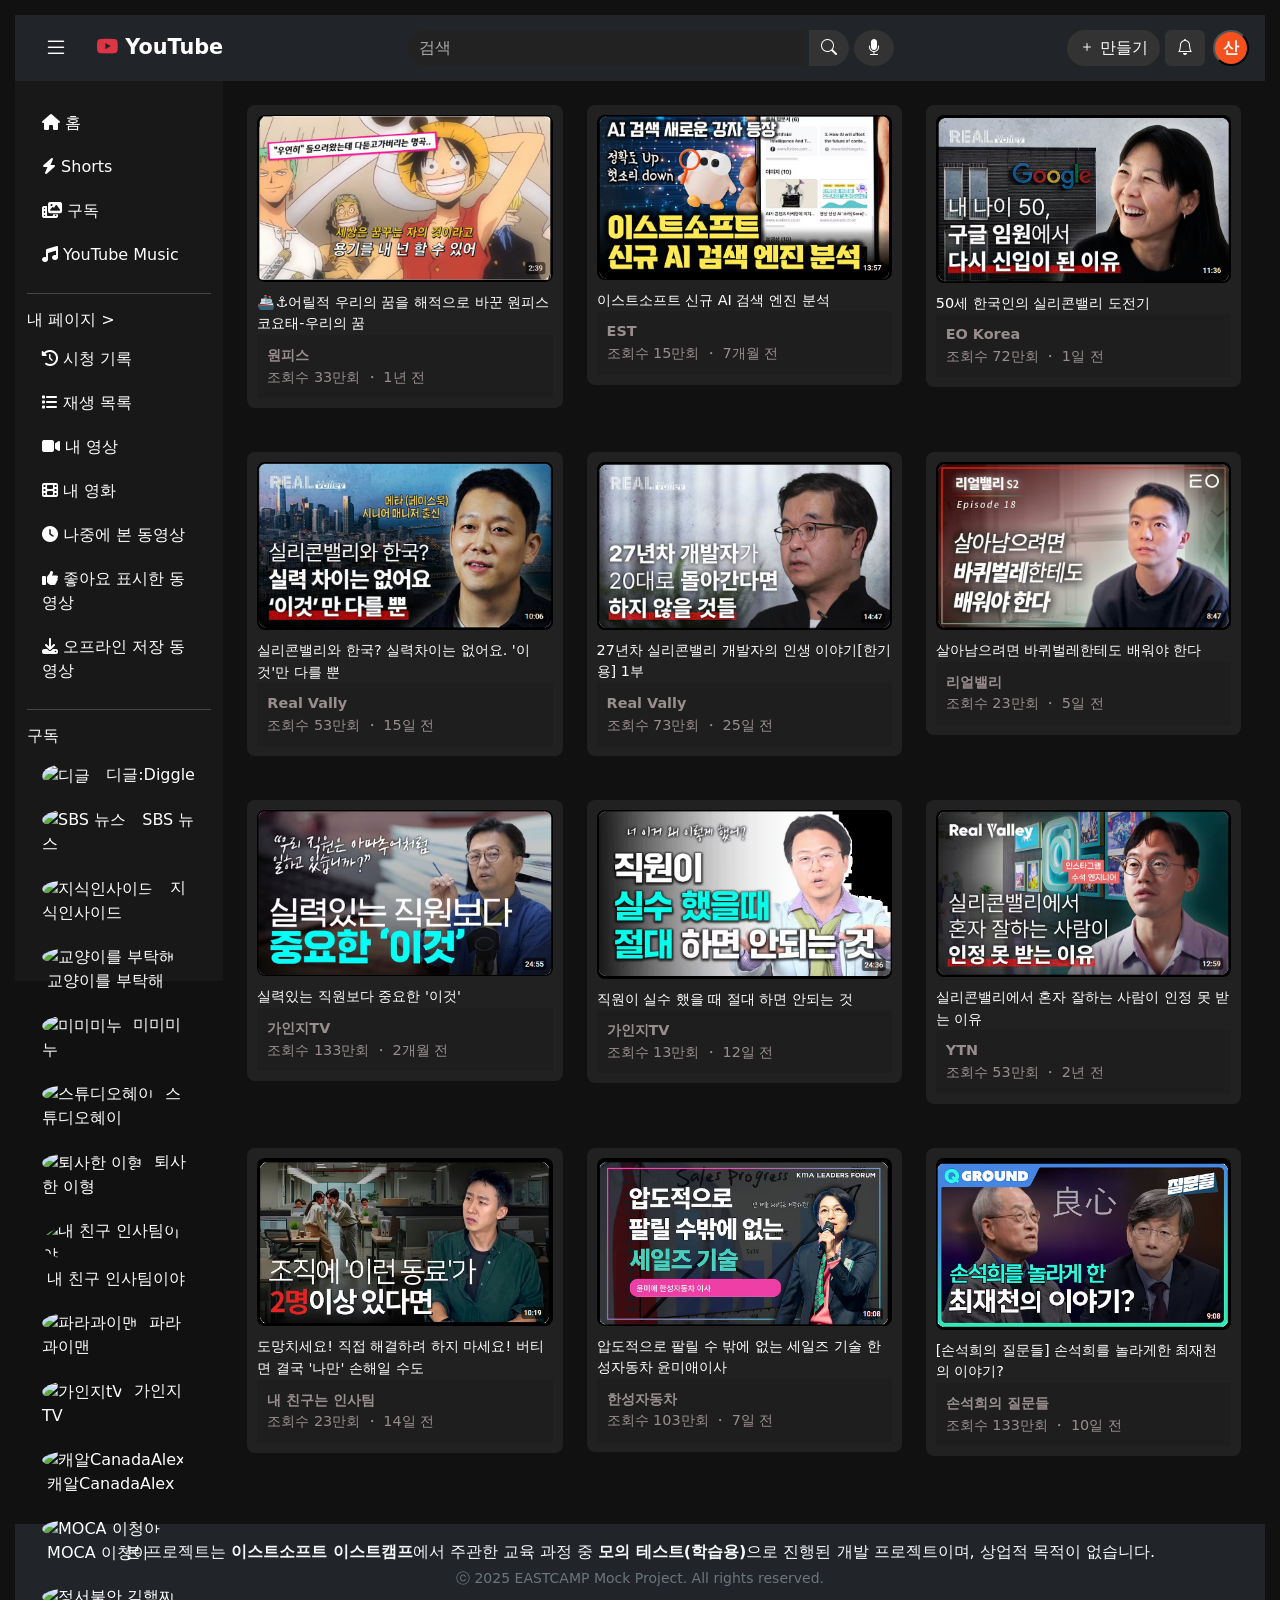
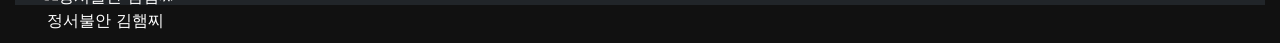
==== commit ccf73d31: "feat : 수정 Youtube 컨텐츠 수정  재생목록 추가" ====
--- a/index.html
+++ b/index.html
@@ -1,4 +1,4 @@
-<!DOCTYPE html>
+﻿<!DOCTYPE html>
 <html lang="ko">
 <head>
   <meta charset="UTF-8">
@@ -10,334 +10,376 @@
   <link rel="stylesheet" href="css/style.css?ver=1.0">
 </head>
 <body>
-<script src="https://cdn.jsdelivr.net/npm/bootstrap@5.3.3/dist/js/bootstrap.bundle.min.js"></script>
-<script src="js/start.js"></script>
-<!-- Navbar -->
-<nav class="navbar navbar-dark bg-dark px-3">
-  <button class="btn text-white" type="button">
-    <i class="bi bi-list" style="font-size: 1.5rem;"></i>
-  </button>
-  <a class="navbar-brand" href="#" onclick="location.reload(); return false;">
-    <span class="logo-text ms-3"><i class="bi bi-youtube text-danger"></i> YouTube</span>
-  </a>
-  <form class="d-flex mx-auto" style="width: 40%;" onsubmit="return search(event)">
-    <input id="searchInput" class="form-control search-bar rounded-start-pill" type="search" placeholder="검색"
-           aria-label="Search">
-    <button class="btn btn-icon rounded-end-pill"><i class="bi bi-search"></i></button>
-    <button class="btn btn-icon rounded-circle"><i class="bi bi-mic-fill"></i></button>
-  </form>
-  <div class="d-flex align-items-center">
-    <button class="btn btn-icon rounded-pill"><i class="bi bi-plus"></i> 만들기</button>
-    <button class="btn btn-icon"><i class="bi bi-bell"></i></button>
-    <div class="">
-      <button class="profile-circle ms-2" type="button" data-bs-toggle="dropdown" aria-expanded="false">
-        산
-      </button>
-      <ul class="dropdown-menu dropdown-menu-dark dropdown-menu-end text-small">
-        <li class="dropdown-header">
-          <div class="d-flex align-items-center px-2 py-2">
-            <div class="profile-circle text-white fw-bold d-flex justify-content-center align-items-center me-3">
-              산
+    <script src="https://cdn.jsdelivr.net/npm/bootstrap@5.3.3/dist/js/bootstrap.bundle.min.js"></script>
+    <script src="js/start.js"></script>
+    <!-- Navbar -->
+    <nav class="navbar navbar-dark bg-dark px-3">
+        <button class="btn text-white" type="button">
+            <i class="bi bi-list" style="font-size: 1.5rem;"></i>
+        </button>
+        <a class="navbar-brand" href="#" onclick="location.reload(); return false;">
+            <span class="logo-text ms-3"><i class="bi bi-youtube text-danger"></i> YouTube</span>
+        </a>
+        <form class="d-flex mx-auto" style="width: 40%;" onsubmit="return search(event)">
+            <input id="searchInput" class="form-control search-bar rounded-start-pill" type="search" placeholder="검색"
+                   aria-label="Search">
+            <button class="btn btn-icon rounded-end-pill"><i class="bi bi-search"></i></button>
+            <button class="btn btn-icon rounded-circle"><i class="bi bi-mic-fill"></i></button>
+        </form>
+        <div class="d-flex align-items-center">
+            <button class="btn btn-icon rounded-pill"><i class="bi bi-plus"></i> 만들기</button>
+            <button class="btn btn-icon"><i class="bi bi-bell"></i></button>
+            <div class="">
+                <button class="profile-circle ms-2" type="button" data-bs-toggle="dropdown" aria-expanded="false">
+                    산
+                </button>
+                <ul class="dropdown-menu dropdown-menu-dark dropdown-menu-end text-small">
+                    <li class="dropdown-header">
+                        <div class="d-flex align-items-center px-2 py-2">
+                            <div class="profile-circle text-white fw-bold d-flex justify-content-center align-items-center me-3">
+                                산
+                            </div>
+                            <div>
+                                <div class="fw-bold">손산</div>
+                                <div class="fw-bold">milestone7712@gmail.com</div>
+                                <a href="#" class="text-primary">채널 만들기</a>
+                            </div>
+                        </div>
+                    </li>
+                    <li><a class="dropdown-item" href="#"><i class="fas fa-plus-circle me-2"></i> 채널 만들기</a></li>
+                    <li>
+                        <hr class="dropdown-divider">
+                    </li>
+                    <li><a class="dropdown-item" href="#"><i class="fas fa-user-cog me-2"></i> Google 계정</a></li>
+                    <li><a class="dropdown-item" href="#"><i class="fas fa-exchange-alt me-2"></i> 계정 전환</a></li>
+                    <li><a class="dropdown-item" href="#"><i class="fas fa-sign-out-alt me-2"></i> 로그아웃</a></li>
+                    <li>
+                        <hr class="dropdown-divider">
+                    </li>
+                    <li><a class="dropdown-item" href="#"><i class="fas fa-video me-2"></i> YouTube 스튜디오</a></li>
+                    <li><a class="dropdown-item" href="#"><i class="fas fa-shopping-bag me-2"></i> 구매 항목 및 멤버십</a></li>
+                    <li>
+                        <hr class="dropdown-divider">
+                    </li>
+                    <li><a class="dropdown-item" href="#"><i class="fas fa-database me-2"></i> YouTube의 내 데이터</a></li>
+                    <li><a class="dropdown-item" href="#"><i class="fas fa-adjust me-2"></i> 디자인:&nbsp;기기 테마</a></li>
+                    <li><a class="dropdown-item" href="#"><i class="fas fa-language me-2"></i> 언어:&nbsp;한국어</a></li>
+                    <li><a class="dropdown-item" href="#"><i class="fas fa-ban me-2"></i> 제한모드:사용 안함</a></li>
+                    <li><a class="dropdown-item" href="#"><i class="fas fa-globe-asia me-2"></i> 위치:&nbsp;한국</a></li>
+                    <li><a class="dropdown-item" href="#"><i class="fas fa-keyboard me-2"></i> 단축키</a></li>
+                    <li>
+                        <hr class="dropdown-divider">
+                    </li>
+                    <li><a class="dropdown-item" href="#"><i class="fas fa-cog me-2"></i> 설정</a></li>
+                    <li><a class="dropdown-item" href="#"><i class="fas fa-question-circle me-2"></i> 고객센터</a></li>
+                    <li><a class="dropdown-item" href="#"><i class="fas fa-comment-dots me-2"></i> 의견 보내기</a></li>
+                </ul>
             </div>
-            <div>
-              <div class="fw-bold">손산</div>
-              <div class="fw-bold">milestone7712@gmail.com</div>
-              <a href="#" class="text-primary">채널 만들기</a>
+        </div>
+    </nav>
+    <div class="container-fluid">
+        <div class="row">
+            <!-- Sidebar -->
+            <div class="col-md-2 sidebar">
+                <a href="youtube_list.html" onclick="window.scrollTo({ top: 0, behavior: 'smooth' }); return false;">
+                    <i class="fas fa-home"></i>&nbsp;홈
+                </a>
+                <a href="#"> <i class="fas fa-bolt"></i>&nbsp;Shorts</a>
+                <a href="Subscribe.html"> <i class="fas fa-photo-video"></i>&nbsp;구독</a>
+                <a href="#"><i class="fas fa-music"></i>&nbsp;YouTube Music</a>
+                <hr>
+                <h6>내 페이지 ></h6>
+                <a href="Subscribe_New.html"><i class="fas fa-history"></i>&nbsp;시청 기록</a>
+                <a href="player_list.html"><i class="fas fa-list"></i>&nbsp;재생 목록</a>
+                <a href="video.html?videoId=1"><i class="fas fa-video"></i>&nbsp;내 영상</a>
+                <a href="#"><i class="fas fa-film"></i>&nbsp;내 영화</a>
+                <a href="#"><i class="fas fa-clock"></i>&nbsp;나중에 본 동영상</a>
+                <a href="#"><i class="fas fa-thumbs-up"></i>&nbsp;좋아요 표시한 동영상</a>
+                <a href="#"><i class="fas fa-download"></i>&nbsp;오프라인 저장 동영상</a>
+                <hr>
+                <h6>구독</h6>
+                <a href="https://www.youtube.com/@Diggle" target="_blank">
+                    <img src="https://yt3.googleusercontent.com/14-LcU9z8YjX-JKFBhqOK0H2SzJupGEJxtZwHmLXtbcpQQ1-YehNxiWim8SoLCDFEv6j2I-w=s160-c-k-c0x00ffffff-no-rj"
+                         alt="디글" class="channel-icon">
+                    &nbsp;디글:Diggle
+                </a>
+                <a href="https://www.youtube.com/@sbsnews8" target="_blank">
+                    <img src="https://yt3.googleusercontent.com/SqFZwlQcqLs4JMZd3lthkg79kCHi68eerNpkkahvEYSPWhm2afUNqFkbMC6J6JJcy9JJ_DzQ8w=s160-c-k-c0x00ffffff-no-rj"
+                         alt="SBS 뉴스" class="channel-icon">
+                    &nbsp;SBS 뉴스
+                </a>
+                <a href="https://www.youtube.com/@%EC%A7%80%EC%8B%9D%EC%9D%B8%EC%82%AC%EC%9D%B4%EB%93%9C" target="_blank">
+                    <img src="https://yt3.googleusercontent.com/Gw2zuRWuMBkEsp6A7DmJXhhmAKB2zp3dCjtI1Ob03rmRylRGOcXe-RJMK4m0SwUuFWKz7J2s=s160-c-k-c0x00ffffff-no-rj"
+                         alt="지식인사이드" class="channel-icon">
+                    &nbsp;지식인사이드
+                </a>
+                <a href="https://www.youtube.com/@sbs_explained" target="_blank">
+                    <img src="https://yt3.googleusercontent.com/5qDlUe2DmlOFjo81hrVLfzUtM7-1REmQoLvKzL1auFjA_zVSpR8gIIfjJErW0GG7C8yKtlnXIw=s160-c-k-c0x00ffffff-no-rj"
+                         alt="교양이를 부탁해" class="channel-icon">&nbsp;교양이를 부탁해
+                </a>
+                <a href="https://www.youtube.com/@mimiminu_official" target="_blank">
+                    <img src="https://yt3.googleusercontent.com/ytc/AIdro_l3SlR6xJhiGRDqLE5n4-r5cHCEKVMwUwX1cRbnx8LyM0w=s160-c-k-c0x00ffffff-no-rj"
+                         alt="미미미누" class="channel-icon">&nbsp;미미미누
+                </a>
+                <a href="https://www.youtube.com/@StudioHey" target="_blank">
+                    <img src="https://yt3.googleusercontent.com/FUlyMvQN86MsbezOIRNMvL4lgY2cBFRtZK6dtuXDYW5su7EKzUjNTSSoRjqnC2wNhQ3LzQ5KXA=s160-c-k-c0x00ffffff-no-rj"
+                         alt="스튜디오혜이" class="channel-icon">&nbsp;스튜디오혜이
+                </a>
+                <a href="https://www.youtube.com/@lee_bro" target="_blank">
+                    <img src="https://yt3.googleusercontent.com/ytc/AIdro_lDpgRioU6o64rO-vPjp7kglrygc3t8zudwKLfZsb4c=s160-c-k-c0x00ffffff-no-rj"
+                         alt="퇴사한 이형" class="channel-icon">&nbsp;퇴사한 이형
+                </a>
+                <a href="https://www.youtube.com/@myHRfriend" target="_blank">
+                    <img src="https://yt3.googleusercontent.com/yrB3gaZ9L_v7n6B2L7orvaR98CM1Ud6jFN1D-2s09lTkuQduBkzvsn17r4ZLG7myKkLW4nqq=s160-c-k-c0x00ffffff-no-rj"
+                         alt="내 친구 인사팀이야" class="channel-icon">&nbsp;내 친구 인사팀이야
+                </a>
+                <a href="https://www.youtube.com/@Dr.paraguayman" target="_blank">
+                    <img src="https://yt3.googleusercontent.com/lfsu5nWA4uKEIQ0Dd8gBfiOtE2qHdFMHjFkDSOm-bXCJZQQiPr9XxFPbBAZiQ2wKPVGrvZpHwA=s160-c-k-c0x00ffffff-no-rj"
+                         alt="파라과이맨" class="channel-icon">&nbsp;파라과이맨
+                </a>
+                <a href="https://www.youtube.com/@gaingetv" target="_blank">
+                    <img src="https://yt3.ggpht.com/1OnvQ05N30R5TJctZq0gzM56qBAxGxur7Xb1ptbmAeg7hLTWQfwXVVP0aOMhkapp05wCd_Nc=s176-c-k-c0x00ffffff-no-rj-mo"
+                         alt="가인지tV" class="channel-icon">&nbsp;가인지TV
+                </a>
+                <a href="https://www.youtube.com/@CanadaAlex" target="_blank">
+                    <img src="https://yt3.ggpht.com/tftH0bHm3C92lS02yckkw2vLBt1j79Pcbt4xLbja4MHF6MlwlDUiNYxdWWFU1T_WVvjvCyO4sA=s88-c-k-c0x00ffffff-no-rj"
+                         alt="캐알CanadaAlex" class="channel-icon">&nbsp;캐알CanadaAlex
+                </a>
+                <a href="https://www.youtube.com/@LeeCA" target="_blank">
+                    <img src="https://yt3.ggpht.com/O-N_mP5ms294NEddOeFQlIfOW_-5HRc-FG4Qd8X0h2TgKaZRQpnnr6mH9WIujdLA1RZQHKC4-w=s88-c-k-c0x00ffffff-no-rj"
+                         alt="MOCA 이청아" class="channel-icon">&nbsp;MOCA 이청아
+                </a>
+                <a href="https://www.youtube.com/@%EC%A0%95%EC%84%9C%EB%B6%88%EC%95%88%EA%B9%80%ED%96%84%EC%B0%8C" target="_blank">
+                    <img src="https://yt3.ggpht.com/DtnsCJ0mRt8kgaWDoQDhgLcEN6TM8e5a6g7HPrRsShn43grqd0HOoteYkZuyfge01fWtki5r=s88-c-k-c0x00ffffff-no-rj"
+                         alt="정서불안 김햄찌 " class="channel-icon">&nbsp;정서불안 김햄찌
+                </a>
             </div>
-          </div>
-        </li>
-        <li><a class="dropdown-item" href="#"><i class="fas fa-plus-circle me-2"></i> 채널 만들기</a></li>
-        <li>
-          <hr class="dropdown-divider">
-        </li>
-        <li><a class="dropdown-item" href="#"><i class="fas fa-user-cog me-2"></i> Google 계정</a></li>
-        <li><a class="dropdown-item" href="#"><i class="fas fa-exchange-alt me-2"></i> 계정 전환</a></li>
-        <li><a class="dropdown-item" href="#"><i class="fas fa-sign-out-alt me-2"></i> 로그아웃</a></li>
-        <li>
-          <hr class="dropdown-divider">
-        </li>
-        <li><a class="dropdown-item" href="#"><i class="fas fa-video me-2"></i> YouTube 스튜디오</a></li>
-        <li><a class="dropdown-item" href="#"><i class="fas fa-shopping-bag me-2"></i> 구매 항목 및 멤버십</a></li>
-        <li>
-          <hr class="dropdown-divider">
-        </li>
-        <li><a class="dropdown-item" href="#"><i class="fas fa-database me-2"></i> YouTube의 내 데이터</a></li>
-        <li><a class="dropdown-item" href="#"><i class="fas fa-adjust me-2"></i> 디자인:&nbsp;기기 테마</a></li>
-        <li><a class="dropdown-item" href="#"><i class="fas fa-language me-2"></i> 언어:&nbsp;한국어</a></li>
-        <li><a class="dropdown-item" href="#"><i class="fas fa-ban me-2"></i> 제한모드:사용 안함</a></li>
-        <li><a class="dropdown-item" href="#"><i class="fas fa-globe-asia me-2"></i> 위치:&nbsp;한국</a></li>
-        <li><a class="dropdown-item" href="#"><i class="fas fa-keyboard me-2"></i> 단축키</a></li>
-        <li>
-          <hr class="dropdown-divider">
-        </li>
-        <li><a class="dropdown-item" href="#"><i class="fas fa-cog me-2"></i> 설정</a></li>
-        <li><a class="dropdown-item" href="#"><i class="fas fa-question-circle me-2"></i> 고객센터</a></li>
-        <li><a class="dropdown-item" href="#"><i class="fas fa-comment-dots me-2"></i> 의견 보내기</a></li>
-      </ul>
+
+            <!-- Main Content -->
+            <div class="col-md-10 p-4">
+                <div class="row row-cols-1 row-cols-md-3 g-4">
+                    <!-- Video 1 -->
+                    <div class="col">
+                        <div class="video-thumbnail">
+                            <a href="video.html?videoId=56">
+                                <img src="img/image7.png" class="bg-img" alt="Video Thumbnail">
+                            </a>
+                            <div class="video-title">
+                                <a href="video.html?videoId=56" title="🚢⚓어릴적 우리의 꿈을 해적으로 바꾼 원피스 코요태-우리의 꿈">
+                                    🚢⚓어릴적
+                                    우리의 꿈을 해적으로 바꾼 원피스
+                                    코요태-우리의 꿈
+                                </a>
+                            </div>
+                            <div class="bottom-bar">
+                                <strong>원피스</strong> <br /> 조회수 33만회 ・ 1년 전<br>
+                            </div>
+                        </div>
+                    </div>
+                    <!-- Video 2 -->
+                    <div class="col">
+                        <div class="video-thumbnail">
+                            <a href="video.html?videoId=55">
+                                <img src="img/image8.png" class="bg-img" alt="Video Thumbnail">
+                            </a>
+                            <div class="video-title">
+                                <a href="video.html?videoId=55" title="이스트소프트 신규 AI 검색 엔진 분석">
+                                    이스트소프트 신규 AI 검색
+                                    엔진 분석
+                                </a>
+                            </div>
+                            <div class="bottom-bar">
+                                <strong>EST</strong> <br /> 조회수 15만회 ・ 7개월 전<br>
+                            </div>
+                        </div>
+                    </div>
+                    <!-- Video 3 -->
+                    <div class="col">
+                        <div class="video-thumbnail">
+                            <a href="video.html?videoId=54">
+                                <img src="img/image1.png" class="bg-img" alt="Video Thumbnail">
+                            </a>
+                            <div class="video-title">
+                                <a href="video.html?videoId=54" title="50세 한국인의 실리콘밸리 도전기">
+                                    50세 한국인의 실리콘밸리 도전기
+                                </a>
+                            </div>
+                            <div class="bottom-bar">
+                                <strong>EO Korea</strong> <br /> 조회수 72만회 ・ 1일 전<br>
+                            </div>
+                        </div>
+                    </div>
+                    <!-- Video 4 -->
+                    <div class="col">
+                        <div class="video-thumbnail">
+                            <a href="video.html?videoId=53" title="5실리콘밸리와 한국? 실력차이는 없어요. '이것'만 다를 뿐">
+                                <img src="img/image2.png" class="bg-img" alt="Video Thumbnail">
+                            </a>
+                            <div class="video-title">
+                                <a href="video.html?videoId=53" title="5실리콘밸리와 한국? 실력차이는 없어요. '이것'만 다를 뿐">
+                                    실리콘밸리와
+                                    한국? 실력차이는 없어요. '이것'만 다를 뿐
+                                </a>
+                            </div>
+                            <div class="bottom-bar">
+                                <strong>Real Vally</strong> <br /> 조회수 53만회 ・ 15일 전<br>
+                            </div>
+                        </div>
+                    </div>
+                    <!-- Video 5 -->
+                    <div class="col">
+                        <div class="video-thumbnail">
+                            <a href="video.html?videoId=52" title="27년차 실리콘밸리 개발자의 인생 이야기[한기용] 1부">
+                                <img src="img/image3.png" class="bg-img" alt="Video Thumbnail">
+                            </a>
+                            <div class="video-title">
+                                <a href="video.html?videoId=52" title="27년차 실리콘밸리 개발자의 인생 이야기[한기용] 1부">
+                                    27년차
+                                    실리콘밸리 개발자의 인생 이야기[한기용] 1부
+                                </a>
+                            </div>
+                            <div class="bottom-bar">
+                                <strong>Real Vally</strong> <br /> 조회수 73만회 ・ 25일 전<br>
+                            </div>
+                        </div>
+                    </div>
+                    <!-- Video 6 -->
+                    <div class="col">
+                        <div class="video-thumbnail">
+                            <a href="video.html?videoId=51" title="리얼밸리 살아남으려면 바퀴벌레한테도 배워야 한다">
+                                <img src="img/image4.png" class="bg-img" alt="Video Thumbnail">
+                            </a>
+                            <div class="video-title">
+                                <a href="video.html?videoId=51" title="리얼밸리 살아남으려면 바퀴벌레한테도 배워야 한다">
+                                    살아남으려면
+                                    바퀴벌레한테도 배워야 한다
+                                </a>
+                            </div>
+                            <div class="bottom-bar">
+                                <strong>리얼밸리</strong> <br /> 조회수 23만회 ・ 5일 전<br>
+                            </div>
+                        </div>
+                    </div>
+                    <!-- Video 7 -->
+                    <div class="col">
+                        <div class="video-thumbnail">
+                            <a href="video.html?videoId=57" title="실력있는 직원보다 중요한 '이것'">
+                                <img src="img/image5.png" class="bg-img" alt="Video Thumbnail">
+                            </a>
+                            <div class="video-title">
+                                <a href="video.html?videoId=57" title="실력있는 직원보다 중요한 '이것'">
+                                    실력있는 직원보다 중요한 '이것'
+                                </a>
+                            </div>
+                            <div class="bottom-bar">
+                                <strong>가인지TV</strong> <br /> 조회수 133만회 ・ 2개월 전<br>
+                            </div>
+                        </div>
+                    </div>
+                    <!-- Video 8 -->
+                    <div class="col">
+                        <div class="video-thumbnail">
+                            <a href="video.html?videoId=58" title="직원이 실수 했을 때 절대 하면 안되는 것">
+                                <img src="img/image6.png" class="bg-img" alt="Video Thumbnail">
+                            </a>
+                            <div class="video-title">
+                                <a href="video.html?videoId=58" title="직원이 실수 했을 때 절대 하면 안되는 것">
+                                    직원이 실수 했을 때 절대
+                                    하면 안되는 것
+                                </a>
+                            </div>
+                            <div class="bottom-bar">
+                                <strong>가인지TV</strong> <br /> 조회수 13만회 ・ 12일 전<br>
+                            </div>
+                        </div>
+                    </div>
+                    <!-- Video 9 -->
+                    <div class="col">
+                        <div class="video-thumbnail">
+                            <a href="video.html?videoId=59" title="실리콘밸리에서 혼자 잘하는 사람이 인정 못 받는 이유">
+                                <img src="img/image9.png" class="bg-img" alt="Video Thumbnail">
+                            </a>
+                            <div class="video-title">
+                                <a href="video.html?videoId=59" title="실리콘밸리에서 혼자 잘하는 사람이 인정 못 받는 이유">
+                                    실리콘밸리에서
+                                    혼자 잘하는 사람이 인정 못 받는 이유
+                                </a>
+                            </div>
+                            <div class="bottom-bar">
+                                <strong>YTN</strong> <br /> 조회수 53만회 ・ 2년 전<br>
+                            </div>
+                        </div>
+                    </div>
+                    <!-- Video 10 -->
+                    <div class="col">
+                        <div class="video-thumbnail">
+                            <a href="video.html?videoId=60"
+                               title="도망치세요! 직접 해결하려 하지 마세요! 버티면 결국 '나만' 손해일 수도">
+                                <img src="img/image10.png" class="bg-img" alt="Video Thumbnail">
+                            </a>
+
+                            <div class="video-title">
+                                <a href="video.html?videoId=60"
+                                   title="도망치세요! 직접 해결하려 하지 마세요! 버티면 결국 '나만' 손해일 수도">
+                                    도망치세요! 직접 해결하려 하지 마세요! 버티면 결국 '나만' 손해일 수도
+                                </a>
+                            </div>
+                            <div class="bottom-bar">
+                                <strong>내 친구는 인사팀</strong> <br /> 조회수 23만회 ・ 14일 전<br>
+                            </div>
+                        </div>
+                    </div>
+                    <!-- Video 11 -->
+                    <div class="col">
+                        <div class="video-thumbnail">
+                            <a href="video.html?videoId=61" title="어떻게 압도적으로 팔 것인가">
+                                <img src="img/image11.png" class="bg-img" alt="Video Thumbnail">
+                            </a>
+
+                            <div class="video-title">
+                                <a href="video.html?videoId=61" title="어떻게 압도적으로 팔 것인가">
+                                    압도적으로 팔릴 수 밖에 없는 세일즈 기술
+                                    한성자동차 윤미애이사
+                                </a>
+                            </div>
+                            <div class="bottom-bar">
+                                <strong>한성자동차</strong> <br /> 조회수 103만회 ・ 7일 전<br>
+                            </div>
+                        </div>
+                    </div>
+                    <!-- Video 12 -->
+                    <div class="col">
+                        <div class="video-thumbnail">
+                            <a href="video.html?videoId=62" title="[손석희의 질문들] 손석희를 놀라게한 최재천의 이야기?">
+                                <img src="img/image12.png" class="bg-img" alt="Video Thumbnail">
+                            </a>
+                            <div class="video-title">
+                                <a href="video.html?videoId=62" title="[손석희의 질문들] 손석희를 놀라게한 최재천의 이야기?">
+                                    [손석희의
+                                    질문들] 손석희를 놀라게한 최재천의 이야기?
+                                </a>
+                            </div>
+                            <div class="bottom-bar">
+                                <strong>손석희의 질문들</strong> <br /> 조회수 133만회 ・ 10일 전<br>
+                            </div>
+                        </div>
+                    </div>
+                </div>
+            </div>
+        </div>
     </div>
-  </div>
-</nav>
-<div class="container-fluid">
-  <div class="row">
-    <!-- Sidebar -->
-    <div class="col-md-2 sidebar">
-      <a href="youtube_list.html" onclick="window.scrollTo({ top: 0, behavior: 'smooth' }); return false;"> <i
-        class="fas fa-home"></i>&nbsp;홈</a>
-      <a href="#"> <i class="fas fa-bolt"></i>&nbsp;Shorts</a>
-      <a href="Subscribe.html"> <i class="fas fa-photo-video"></i>&nbsp;구독</a>
-      <a href="#"><i class="fas fa-music"></i>&nbsp;YouTube Music</a>
-      <hr>
-      <h6>내 페이지 ></h6>
-      <a href="#"><i class="fas fa-history"></i>&nbsp;시청 기록</a>
-      <a href="player_list.html"><i class="fas fa-list"></i>&nbsp;재생 목록</a>
-      <a href="video.html?videoId=1"><i class="fas fa-video"></i>&nbsp;내 영상</a>
-      <a href="#"><i class="fas fa-film"></i>&nbsp;내 영화</a>
-      <a href="#"><i class="fas fa-clock"></i>&nbsp;나중에 본 동영상</a>
-      <a href="#"><i class="fas fa-thumbs-up"></i>&nbsp;좋아요 표시한 동영상</a>
-      <a href="#"><i class="fas fa-download"></i>&nbsp;오프라인 저장 동영상</a>
-      <hr>
-      <h6>구독</h6>
-      <a href="#">
-        <img
-          src="https://yt3.googleusercontent.com/14-LcU9z8YjX-JKFBhqOK0H2SzJupGEJxtZwHmLXtbcpQQ1-YehNxiWim8SoLCDFEv6j2I-w=s160-c-k-c0x00ffffff-no-rj"
-          alt="디글" class="channel-icon">
-        &nbsp;디글:Diggle
-      </a>
-      <a href="#">
-        <img
-          src="https://yt3.googleusercontent.com/SqFZwlQcqLs4JMZd3lthkg79kCHi68eerNpkkahvEYSPWhm2afUNqFkbMC6J6JJcy9JJ_DzQ8w=s160-c-k-c0x00ffffff-no-rj"
-          alt="SBS 뉴스" class="channel-icon">
-        &nbsp;SBS 뉴스
-      </a>
-      <a href="#">
-        <img
-          src="https://yt3.googleusercontent.com/Gw2zuRWuMBkEsp6A7DmJXhhmAKB2zp3dCjtI1Ob03rmRylRGOcXe-RJMK4m0SwUuFWKz7J2s=s160-c-k-c0x00ffffff-no-rj"
-          alt="지식인사이드" class="channel-icon">
-        &nbsp;지식인사이드
-      </a>
-      <a href="#"><img
-        src="https://yt3.googleusercontent.com/5qDlUe2DmlOFjo81hrVLfzUtM7-1REmQoLvKzL1auFjA_zVSpR8gIIfjJErW0GG7C8yKtlnXIw=s160-c-k-c0x00ffffff-no-rj"
-        alt="교양이를 부탁해" class="channel-icon">&nbsp;교양이를 부탁해</a>
-      <a href="#"><img
-        src="https://yt3.googleusercontent.com/ytc/AIdro_l3SlR6xJhiGRDqLE5n4-r5cHCEKVMwUwX1cRbnx8LyM0w=s160-c-k-c0x00ffffff-no-rj"
-        alt="미미미누" class="channel-icon">&nbsp;미미미누</a>
-      <a href="#"><img
-        src="https://yt3.googleusercontent.com/FUlyMvQN86MsbezOIRNMvL4lgY2cBFRtZK6dtuXDYW5su7EKzUjNTSSoRjqnC2wNhQ3LzQ5KXA=s160-c-k-c0x00ffffff-no-rj"
-        alt="스튜디오혜이" class="channel-icon">&nbsp;스튜디오혜이 StudioHey</a>
-      <a href="#"><img
-        src="https://yt3.googleusercontent.com/ytc/AIdro_lDpgRioU6o64rO-vPjp7kglrygc3t8zudwKLfZsb4c=s160-c-k-c0x00ffffff-no-rj"
-        alt="퇴사한 이형" class="channel-icon">&nbsp;퇴사한 이형</a>
-      <a href="#"><img
-        src="https://yt3.googleusercontent.com/yrB3gaZ9L_v7n6B2L7orvaR98CM1Ud6jFN1D-2s09lTkuQduBkzvsn17r4ZLG7myKkLW4nqq=s160-c-k-c0x00ffffff-no-rj"
-        alt="내 친구 인사팀이야" class="channel-icon">&nbsp;내 친구 인사팀이야</a>
-      <a href="#"><img
-        src="https://yt3.googleusercontent.com/lfsu5nWA4uKEIQ0Dd8gBfiOtE2qHdFMHjFkDSOm-bXCJZQQiPr9XxFPbBAZiQ2wKPVGrvZpHwA=s160-c-k-c0x00ffffff-no-rj"
-        alt="파라과이맨" class="channel-icon">&nbsp;파라과이맨</a>
-      <a href="#"><img
-        src="https://yt3.ggpht.com/1OnvQ05N30R5TJctZq0gzM56qBAxGxur7Xb1ptbmAeg7hLTWQfwXVVP0aOMhkapp05wCd_Nc=s176-c-k-c0x00ffffff-no-rj-mo"
-        alt="가인지tV" class="channel-icon">&nbsp;가인지TV</a>
-    </div>
-
-    <!-- Main Content -->
-    <div class="col-md-10 p-4">
-      <div class="row row-cols-1 row-cols-md-3 g-4">
-        <!-- Video 1 -->
-        <div class="col">
-          <div class="video-thumbnail">
-            <a href="video.html?videoId=56">
-              <img src="img/image7.png" class="bg-img" alt="Video Thumbnail">
-            </a>
-            <div class="video-title">
-              <a href="video.html?videoId=56" title="🚢⚓어릴적 우리의 꿈을 해적으로 바꾼 원피스 코요태-우리의 꿈">🚢⚓어릴적
-                우리의 꿈을 해적으로 바꾼 원피스
-                코요태-우리의 꿈</a>
-            </div>
-            <div class="bottom-bar">
-              <strong>원피스</strong> <br/> 조회수 33만회 ・ 1년 전<br>
-            </div>
-          </div>
+    <footer class="bg-dark text-light text-center py-3 mt-4">
+        <div class="container">
+            <p class="mb-1">
+                본 프로젝트는 <strong>이스트소프트 이스트캠프</strong>에서 주관한 교육 과정 중
+                <strong>모의 테스트(학습용)</strong>으로 진행된 개발 프로젝트이며,
+                <span class="d-block d-sm-inline">상업적 목적이 없습니다.</span>
+            </p>
+            <p class="mb-0 small text-secondary">
+                ⓒ 2025 EASTCAMP Mock Project. All rights reserved.
+            </p>
         </div>
-        <!-- Video 2 -->
-        <div class="col">
-          <div class="video-thumbnail">
-            <a href="video.html?videoId=55">
-              <img src="img/image8.png" class="bg-img" alt="Video Thumbnail">
-            </a>
-            <div class="video-title">
-              <a href="video.html?videoId=55" title="이스트소프트 신규 AI 검색 엔진 분석">이스트소프트 신규 AI 검색
-                엔진 분석
-              </a>
-            </div>
-            <div class="bottom-bar">
-              <strong>EST</strong> <br/> 조회수 15만회 ・ 7개월 전<br>
-            </div>
-          </div>
-        </div>
-        <!-- Video 3 -->
-        <div class="col">
-          <div class="video-thumbnail">
-            <a href="video.html?videoId=54">
-              <img src="img/image1.png" class="bg-img" alt="Video Thumbnail">
-            </a>
-            <div class="video-title">
-              <a href="video.html?videoId=54" title="50세 한국인의 실리콘밸리 도전기">50세 한국인의 실리콘밸리 도전기
-              </a>
-            </div>
-            <div class="bottom-bar">
-              <strong>EO Korea</strong> <br/> 조회수 72만회 ・ 1일 전<br>
-            </div>
-          </div>
-        </div>
-        <!-- Video 4 -->
-        <div class="col">
-          <div class="video-thumbnail">
-            <a href="video.html?videoId=53" title="5실리콘밸리와 한국? 실력차이는 없어요. '이것'만 다를 뿐">
-              <img src="img/image2.png" class="bg-img" alt="Video Thumbnail">
-            </a>
-            <div class="video-title">
-              <a href="video.html?videoId=53"  title="5실리콘밸리와 한국? 실력차이는 없어요. '이것'만 다를 뿐">실리콘밸리와
-                한국? 실력차이는 없어요. '이것'만 다를 뿐
-              </a>
-            </div>
-            <div class="bottom-bar">
-              <strong>Real Vally</strong> <br/> 조회수 53만회 ・ 15일 전<br>
-            </div>
-          </div>
-        </div>
-        <!-- Video 5 -->
-        <div class="col">
-          <div class="video-thumbnail">
-            <a href="video.html?videoId=52" title="27년차 실리콘밸리 개발자의 인생 이야기[한기용] 1부">
-              <img src="img/image3.png" class="bg-img" alt="Video Thumbnail">
-            </a>
-            <div class="video-title">
-              <a href="video.html?videoId=52" title="27년차 실리콘밸리 개발자의 인생 이야기[한기용] 1부">27년차
-                실리콘밸리 개발자의 인생 이야기[한기용] 1부
-              </a>
-            </div>
-            <div class="bottom-bar">
-              <strong>Real Vally</strong> <br/> 조회수 73만회 ・ 25일 전<br>
-            </div>
-          </div>
-        </div>
-        <!-- Video 6 -->
-        <div class="col">
-          <div class="video-thumbnail">
-            <a href="video.html?videoId=51" title="리얼밸리 살아남으려면 바퀴벌레한테도 배워야 한다">
-              <img src="img/image4.png" class="bg-img" alt="Video Thumbnail">
-            </a>
-            <div class="video-title">
-              <a href="video.html?videoId=51" title="리얼밸리 살아남으려면 바퀴벌레한테도 배워야 한다">살아남으려면
-                바퀴벌레한테도 배워야 한다
-              </a>
-            </div>
-            <div class="bottom-bar">
-              <strong>리얼밸리</strong> <br/> 조회수 23만회 ・ 5일 전<br>
-            </div>
-          </div>
-        </div>
-        <!-- Video 7 -->
-        <div class="col">
-          <div class="video-thumbnail">
-            <a href="video.html?videoId=57" title="실력있는 직원보다 중요한 '이것'">
-              <img src="img/image5.png"  class="bg-img" alt="Video Thumbnail">
-            </a>
-            <div class="video-title">
-              <a href="video.html?videoId=57" title="실력있는 직원보다 중요한 '이것'">실력있는 직원보다 중요한 '이것'
-              </a>
-            </div>
-            <div class="bottom-bar">
-              <strong>가인지TV</strong> <br/> 조회수 133만회 ・ 2개월 전<br>
-            </div>
-          </div>
-        </div>
-        <!-- Video 8 -->
-        <div class="col">
-          <div class="video-thumbnail">
-            <a href="video.html?videoId=58" title="직원이 실수 했을 때 절대 하면 안되는 것">
-              <img src="img/image6.png" class="bg-img" alt="Video Thumbnail">
-            </a>
-            <div class="video-title">
-              <a href="video.html?videoId=58" title="직원이 실수 했을 때 절대 하면 안되는 것">직원이 실수 했을 때 절대
-                하면 안되는 것
-              </a>
-            </div>
-            <div class="bottom-bar">
-              <strong>가인지TV</strong> <br/> 조회수 13만회 ・ 12일 전<br>
-            </div>
-          </div>
-        </div>
-        <!-- Video 9 -->
-        <div class="col">
-          <div class="video-thumbnail">
-            <a href="video.html?videoId=59" title="실리콘밸리에서 혼자 잘하는 사람이 인정 못 받는 이유">
-              <img src="img/image9.png" class="bg-img" alt="Video Thumbnail">
-            </a>
-            <div class="video-title">
-              <a href="video.html?videoId=59" title="실리콘밸리에서 혼자 잘하는 사람이 인정 못 받는 이유">실리콘밸리에서
-                혼자 잘하는 사람이 인정 못 받는 이유
-              </a>
-            </div>
-            <div class="bottom-bar">
-              <strong>YTN</strong> <br/> 조회수 53만회 ・ 2년 전<br>
-            </div>
-          </div>
-        </div>
-        <!-- Video 10 -->
-        <div class="col">
-          <div class="video-thumbnail">
-            <a href="video.html?videoId=60"
-               title="도망치세요! 직접 해결하려 하지 마세요! 버티면 결국 '나만' 손해일 수도">
-              <img src="img/image10.png" class="bg-img" alt="Video Thumbnail">
-            </a>
-
-            <div class="video-title">
-              <a href="video.html?videoId=60"
-                 title="도망치세요! 직접 해결하려 하지 마세요! 버티면 결국 '나만' 손해일 수도">도망치세요! 직접 해결하려 하지 마세요! 버티면 결국 '나만' 손해일 수도
-              </a>
-            </div>
-            <div class="bottom-bar">
-              <strong>내 친구는 인사팀</strong> <br/> 조회수 23만회 ・ 14일 전<br>
-            </div>
-          </div>
-        </div>
-        <!-- Video 11 -->
-        <div class="col">
-          <div class="video-thumbnail">
-            <a href="video.html?videoId=61" title="어떻게 압도적으로 팔 것인가">
-              <img src="img/image11.png" class="bg-img" alt="Video Thumbnail">
-            </a>
-
-            <div class="video-title">
-              <a href="video.html?videoId=61" title="어떻게 압도적으로 팔 것인가">압도적으로 팔릴 수 밖에 없는 세일즈 기술
-                한성자동차 윤미애이사
-              </a>
-            </div>
-            <div class="bottom-bar">
-              <strong>한성자동차</strong> <br/> 조회수 103만회 ・ 7일 전<br>
-            </div>
-          </div>
-        </div>
-        <!-- Video 12 -->
-        <div class="col">
-          <div class="video-thumbnail">
-            <a href="video.html?videoId=62" title="[손석희의 질문들] 손석희를 놀라게한 최재천의 이야기?">
-              <img src="img/image12.png" class="bg-img" alt="Video Thumbnail">
-            </a>
-            <div class="video-title">
-              <a href="video.html?videoId=62" title="[손석희의 질문들] 손석희를 놀라게한 최재천의 이야기?">[손석희의
-                질문들] 손석희를 놀라게한 최재천의 이야기?
-              </a>
-            </div>
-            <div class="bottom-bar">
-              <strong>손석희의 질문들</strong> <br/> 조회수 133만회 ・ 10일 전<br>
-            </div>
-          </div>
-        </div>
-      </div>
-    </div>
-  </div>
-</div>
+    </footer>
 </body>
 </html>
 
--- a/css/style.css
+++ b/css/style.css
@@ -563,3 +563,34 @@
        #menuToggleBtn {
          margin: 1rem;
        }
+
+
+      /* �޴� �׸� �⺻ ��Ÿ�� */
+      .dropdown-menu a {
+        display: flex !important;
+        align-items: center !important;
+        padding: 10px 20px !important;
+        color: #ccc !important;
+        font-size: 14px !important;
+        text-decoration: none !important;
+        gap: 12px !important; /* �����ܰ� �ؽ�Ʈ ���� ���� */
+        transition: background-color 0.2s ease-in-out !important;
+
+        /* �Ʒ��� �� �׸� �� ���� */
+        margin-bottom: 8px !important;
+      }
+
+      /* ������ �׸��� �Ʒ� ���� ���� */
+      .dropdown-menu a:last-child {
+        margin-bottom: 0 !important;
+      }
+
+      .channel-icon {
+        width: 24px;
+        height: 24px;
+        border-radius: 50%;  /* ���׶� ������ ���� */
+        vertical-align: middle;
+        margin-right: 6px;
+      }
+
+
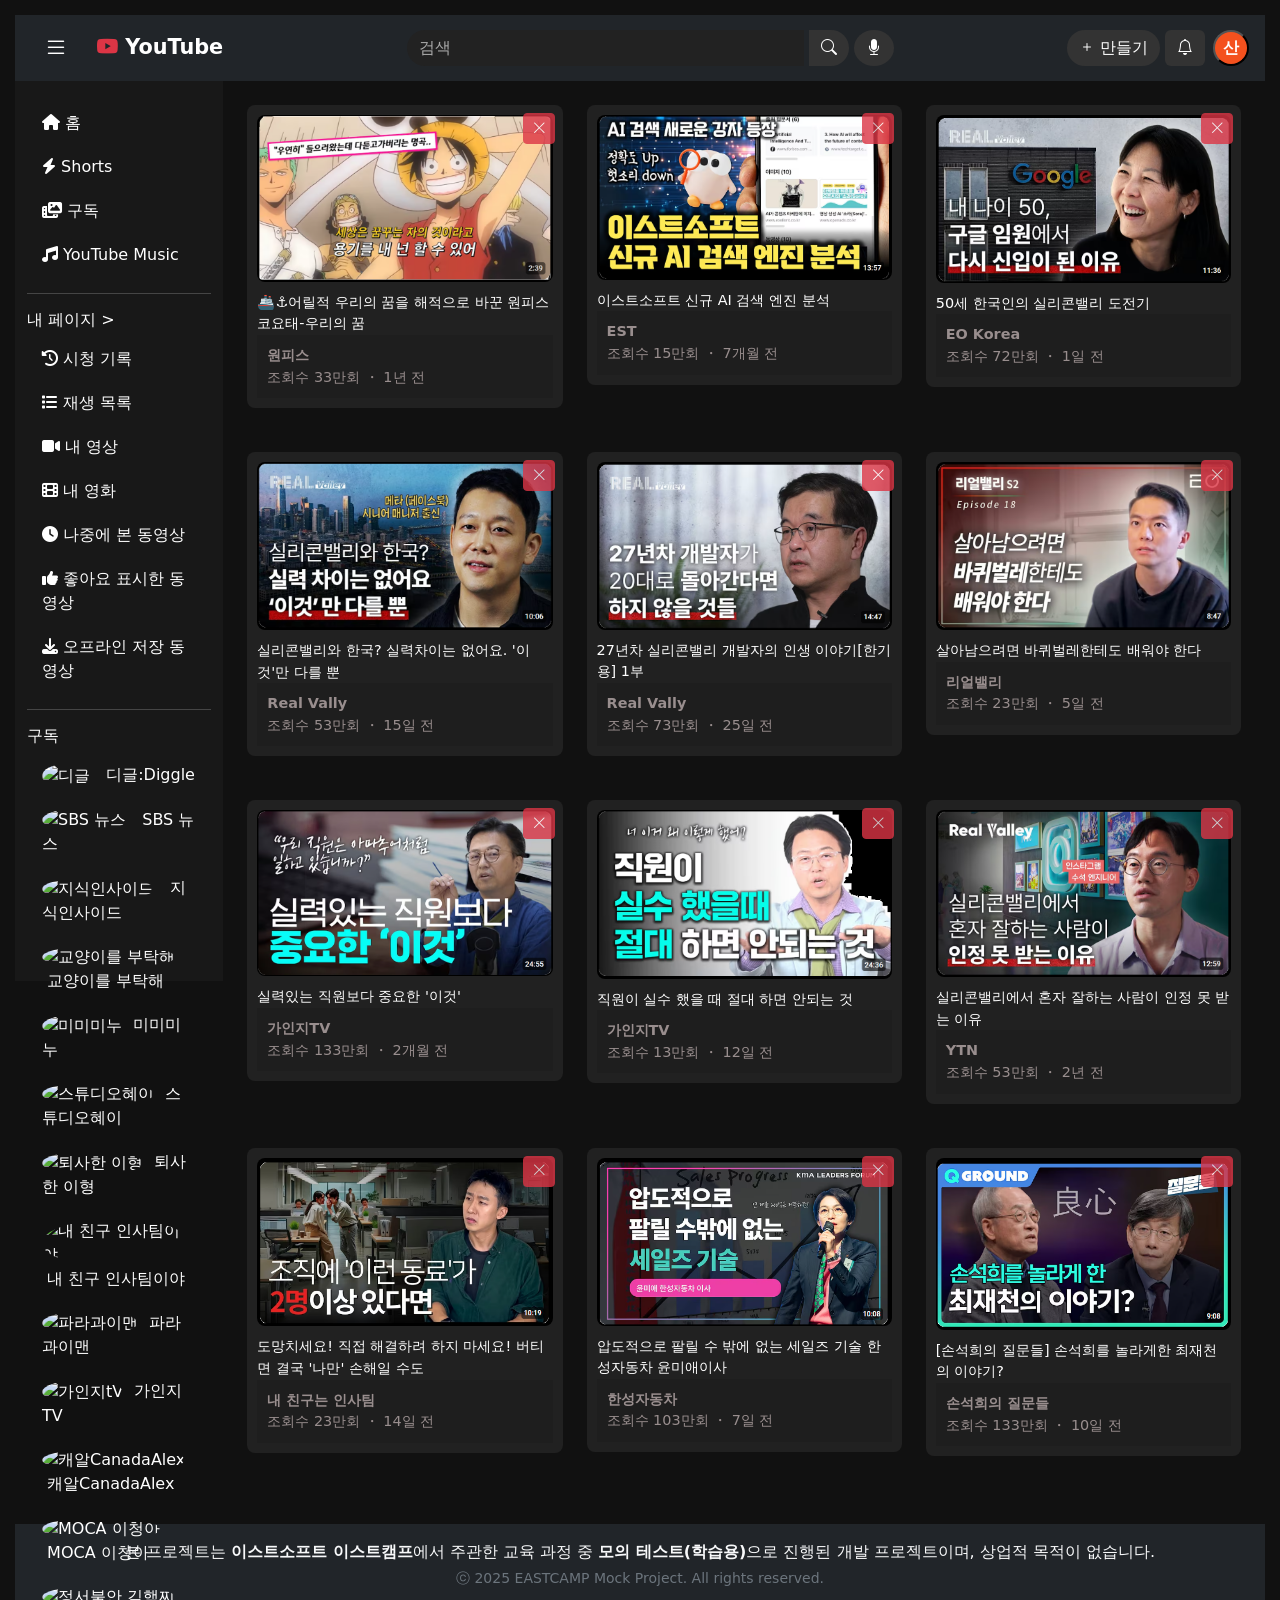
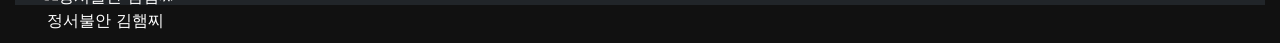
==== commit 2a17ca02: "Add delete functionality to video items in list pages Co-authored-by: sson77 <55019171+sson77@users." ====
--- a/index.html
+++ b/index.html
@@ -1,385 +1,421 @@
-﻿<!DOCTYPE html>
-<html lang="ko">
-<head>
-  <meta charset="UTF-8">
-  <meta name="viewport" content="width=device-width, initial-scale=1">
-  <title>YouTube Clone</title>
-  <link href="https://cdn.jsdelivr.net/npm/bootstrap@5.3.0/dist/css/bootstrap.min.css" rel="stylesheet">
-  <link href="https://cdn.jsdelivr.net/npm/bootstrap-icons@1.11.3/font/bootstrap-icons.css" rel="stylesheet">
-  <link rel="stylesheet" href="https://cdnjs.cloudflare.com/ajax/libs/font-awesome/6.5.0/css/all.min.css">
-  <link rel="stylesheet" href="css/style.css?ver=1.0">
-</head>
-<body>
-    <script src="https://cdn.jsdelivr.net/npm/bootstrap@5.3.3/dist/js/bootstrap.bundle.min.js"></script>
-    <script src="js/start.js"></script>
-    <!-- Navbar -->
-    <nav class="navbar navbar-dark bg-dark px-3">
-        <button class="btn text-white" type="button">
-            <i class="bi bi-list" style="font-size: 1.5rem;"></i>
-        </button>
-        <a class="navbar-brand" href="#" onclick="location.reload(); return false;">
-            <span class="logo-text ms-3"><i class="bi bi-youtube text-danger"></i> YouTube</span>
-        </a>
-        <form class="d-flex mx-auto" style="width: 40%;" onsubmit="return search(event)">
-            <input id="searchInput" class="form-control search-bar rounded-start-pill" type="search" placeholder="검색"
-                   aria-label="Search">
-            <button class="btn btn-icon rounded-end-pill"><i class="bi bi-search"></i></button>
-            <button class="btn btn-icon rounded-circle"><i class="bi bi-mic-fill"></i></button>
-        </form>
-        <div class="d-flex align-items-center">
-            <button class="btn btn-icon rounded-pill"><i class="bi bi-plus"></i> 만들기</button>
-            <button class="btn btn-icon"><i class="bi bi-bell"></i></button>
-            <div class="">
-                <button class="profile-circle ms-2" type="button" data-bs-toggle="dropdown" aria-expanded="false">
-                    산
-                </button>
-                <ul class="dropdown-menu dropdown-menu-dark dropdown-menu-end text-small">
-                    <li class="dropdown-header">
-                        <div class="d-flex align-items-center px-2 py-2">
-                            <div class="profile-circle text-white fw-bold d-flex justify-content-center align-items-center me-3">
-                                산
-                            </div>
-                            <div>
-                                <div class="fw-bold">손산</div>
-                                <div class="fw-bold">milestone7712@gmail.com</div>
-                                <a href="#" class="text-primary">채널 만들기</a>
-                            </div>
-                        </div>
-                    </li>
-                    <li><a class="dropdown-item" href="#"><i class="fas fa-plus-circle me-2"></i> 채널 만들기</a></li>
-                    <li>
-                        <hr class="dropdown-divider">
-                    </li>
-                    <li><a class="dropdown-item" href="#"><i class="fas fa-user-cog me-2"></i> Google 계정</a></li>
-                    <li><a class="dropdown-item" href="#"><i class="fas fa-exchange-alt me-2"></i> 계정 전환</a></li>
-                    <li><a class="dropdown-item" href="#"><i class="fas fa-sign-out-alt me-2"></i> 로그아웃</a></li>
-                    <li>
-                        <hr class="dropdown-divider">
-                    </li>
-                    <li><a class="dropdown-item" href="#"><i class="fas fa-video me-2"></i> YouTube 스튜디오</a></li>
-                    <li><a class="dropdown-item" href="#"><i class="fas fa-shopping-bag me-2"></i> 구매 항목 및 멤버십</a></li>
-                    <li>
-                        <hr class="dropdown-divider">
-                    </li>
-                    <li><a class="dropdown-item" href="#"><i class="fas fa-database me-2"></i> YouTube의 내 데이터</a></li>
-                    <li><a class="dropdown-item" href="#"><i class="fas fa-adjust me-2"></i> 디자인:&nbsp;기기 테마</a></li>
-                    <li><a class="dropdown-item" href="#"><i class="fas fa-language me-2"></i> 언어:&nbsp;한국어</a></li>
-                    <li><a class="dropdown-item" href="#"><i class="fas fa-ban me-2"></i> 제한모드:사용 안함</a></li>
-                    <li><a class="dropdown-item" href="#"><i class="fas fa-globe-asia me-2"></i> 위치:&nbsp;한국</a></li>
-                    <li><a class="dropdown-item" href="#"><i class="fas fa-keyboard me-2"></i> 단축키</a></li>
-                    <li>
-                        <hr class="dropdown-divider">
-                    </li>
-                    <li><a class="dropdown-item" href="#"><i class="fas fa-cog me-2"></i> 설정</a></li>
-                    <li><a class="dropdown-item" href="#"><i class="fas fa-question-circle me-2"></i> 고객센터</a></li>
-                    <li><a class="dropdown-item" href="#"><i class="fas fa-comment-dots me-2"></i> 의견 보내기</a></li>
-                </ul>
-            </div>
-        </div>
-    </nav>
-    <div class="container-fluid">
-        <div class="row">
-            <!-- Sidebar -->
-            <div class="col-md-2 sidebar">
-                <a href="youtube_list.html" onclick="window.scrollTo({ top: 0, behavior: 'smooth' }); return false;">
-                    <i class="fas fa-home"></i>&nbsp;홈
-                </a>
-                <a href="#"> <i class="fas fa-bolt"></i>&nbsp;Shorts</a>
-                <a href="Subscribe.html"> <i class="fas fa-photo-video"></i>&nbsp;구독</a>
-                <a href="#"><i class="fas fa-music"></i>&nbsp;YouTube Music</a>
-                <hr>
-                <h6>내 페이지 ></h6>
-                <a href="Subscribe_New.html"><i class="fas fa-history"></i>&nbsp;시청 기록</a>
-                <a href="player_list.html"><i class="fas fa-list"></i>&nbsp;재생 목록</a>
-                <a href="video.html?videoId=1"><i class="fas fa-video"></i>&nbsp;내 영상</a>
-                <a href="#"><i class="fas fa-film"></i>&nbsp;내 영화</a>
-                <a href="#"><i class="fas fa-clock"></i>&nbsp;나중에 본 동영상</a>
-                <a href="#"><i class="fas fa-thumbs-up"></i>&nbsp;좋아요 표시한 동영상</a>
-                <a href="#"><i class="fas fa-download"></i>&nbsp;오프라인 저장 동영상</a>
-                <hr>
-                <h6>구독</h6>
-                <a href="https://www.youtube.com/@Diggle" target="_blank">
-                    <img src="https://yt3.googleusercontent.com/14-LcU9z8YjX-JKFBhqOK0H2SzJupGEJxtZwHmLXtbcpQQ1-YehNxiWim8SoLCDFEv6j2I-w=s160-c-k-c0x00ffffff-no-rj"
-                         alt="디글" class="channel-icon">
-                    &nbsp;디글:Diggle
-                </a>
-                <a href="https://www.youtube.com/@sbsnews8" target="_blank">
-                    <img src="https://yt3.googleusercontent.com/SqFZwlQcqLs4JMZd3lthkg79kCHi68eerNpkkahvEYSPWhm2afUNqFkbMC6J6JJcy9JJ_DzQ8w=s160-c-k-c0x00ffffff-no-rj"
-                         alt="SBS 뉴스" class="channel-icon">
-                    &nbsp;SBS 뉴스
-                </a>
-                <a href="https://www.youtube.com/@%EC%A7%80%EC%8B%9D%EC%9D%B8%EC%82%AC%EC%9D%B4%EB%93%9C" target="_blank">
-                    <img src="https://yt3.googleusercontent.com/Gw2zuRWuMBkEsp6A7DmJXhhmAKB2zp3dCjtI1Ob03rmRylRGOcXe-RJMK4m0SwUuFWKz7J2s=s160-c-k-c0x00ffffff-no-rj"
-                         alt="지식인사이드" class="channel-icon">
-                    &nbsp;지식인사이드
-                </a>
-                <a href="https://www.youtube.com/@sbs_explained" target="_blank">
-                    <img src="https://yt3.googleusercontent.com/5qDlUe2DmlOFjo81hrVLfzUtM7-1REmQoLvKzL1auFjA_zVSpR8gIIfjJErW0GG7C8yKtlnXIw=s160-c-k-c0x00ffffff-no-rj"
-                         alt="교양이를 부탁해" class="channel-icon">&nbsp;교양이를 부탁해
-                </a>
-                <a href="https://www.youtube.com/@mimiminu_official" target="_blank">
-                    <img src="https://yt3.googleusercontent.com/ytc/AIdro_l3SlR6xJhiGRDqLE5n4-r5cHCEKVMwUwX1cRbnx8LyM0w=s160-c-k-c0x00ffffff-no-rj"
-                         alt="미미미누" class="channel-icon">&nbsp;미미미누
-                </a>
-                <a href="https://www.youtube.com/@StudioHey" target="_blank">
-                    <img src="https://yt3.googleusercontent.com/FUlyMvQN86MsbezOIRNMvL4lgY2cBFRtZK6dtuXDYW5su7EKzUjNTSSoRjqnC2wNhQ3LzQ5KXA=s160-c-k-c0x00ffffff-no-rj"
-                         alt="스튜디오혜이" class="channel-icon">&nbsp;스튜디오혜이
-                </a>
-                <a href="https://www.youtube.com/@lee_bro" target="_blank">
-                    <img src="https://yt3.googleusercontent.com/ytc/AIdro_lDpgRioU6o64rO-vPjp7kglrygc3t8zudwKLfZsb4c=s160-c-k-c0x00ffffff-no-rj"
-                         alt="퇴사한 이형" class="channel-icon">&nbsp;퇴사한 이형
-                </a>
-                <a href="https://www.youtube.com/@myHRfriend" target="_blank">
-                    <img src="https://yt3.googleusercontent.com/yrB3gaZ9L_v7n6B2L7orvaR98CM1Ud6jFN1D-2s09lTkuQduBkzvsn17r4ZLG7myKkLW4nqq=s160-c-k-c0x00ffffff-no-rj"
-                         alt="내 친구 인사팀이야" class="channel-icon">&nbsp;내 친구 인사팀이야
-                </a>
-                <a href="https://www.youtube.com/@Dr.paraguayman" target="_blank">
-                    <img src="https://yt3.googleusercontent.com/lfsu5nWA4uKEIQ0Dd8gBfiOtE2qHdFMHjFkDSOm-bXCJZQQiPr9XxFPbBAZiQ2wKPVGrvZpHwA=s160-c-k-c0x00ffffff-no-rj"
-                         alt="파라과이맨" class="channel-icon">&nbsp;파라과이맨
-                </a>
-                <a href="https://www.youtube.com/@gaingetv" target="_blank">
-                    <img src="https://yt3.ggpht.com/1OnvQ05N30R5TJctZq0gzM56qBAxGxur7Xb1ptbmAeg7hLTWQfwXVVP0aOMhkapp05wCd_Nc=s176-c-k-c0x00ffffff-no-rj-mo"
-                         alt="가인지tV" class="channel-icon">&nbsp;가인지TV
-                </a>
-                <a href="https://www.youtube.com/@CanadaAlex" target="_blank">
-                    <img src="https://yt3.ggpht.com/tftH0bHm3C92lS02yckkw2vLBt1j79Pcbt4xLbja4MHF6MlwlDUiNYxdWWFU1T_WVvjvCyO4sA=s88-c-k-c0x00ffffff-no-rj"
-                         alt="캐알CanadaAlex" class="channel-icon">&nbsp;캐알CanadaAlex
-                </a>
-                <a href="https://www.youtube.com/@LeeCA" target="_blank">
-                    <img src="https://yt3.ggpht.com/O-N_mP5ms294NEddOeFQlIfOW_-5HRc-FG4Qd8X0h2TgKaZRQpnnr6mH9WIujdLA1RZQHKC4-w=s88-c-k-c0x00ffffff-no-rj"
-                         alt="MOCA 이청아" class="channel-icon">&nbsp;MOCA 이청아
-                </a>
-                <a href="https://www.youtube.com/@%EC%A0%95%EC%84%9C%EB%B6%88%EC%95%88%EA%B9%80%ED%96%84%EC%B0%8C" target="_blank">
-                    <img src="https://yt3.ggpht.com/DtnsCJ0mRt8kgaWDoQDhgLcEN6TM8e5a6g7HPrRsShn43grqd0HOoteYkZuyfge01fWtki5r=s88-c-k-c0x00ffffff-no-rj"
-                         alt="정서불안 김햄찌 " class="channel-icon">&nbsp;정서불안 김햄찌
-                </a>
-            </div>
-
-            <!-- Main Content -->
-            <div class="col-md-10 p-4">
-                <div class="row row-cols-1 row-cols-md-3 g-4">
-                    <!-- Video 1 -->
-                    <div class="col">
-                        <div class="video-thumbnail">
-                            <a href="video.html?videoId=56">
-                                <img src="img/image7.png" class="bg-img" alt="Video Thumbnail">
-                            </a>
-                            <div class="video-title">
-                                <a href="video.html?videoId=56" title="🚢⚓어릴적 우리의 꿈을 해적으로 바꾼 원피스 코요태-우리의 꿈">
-                                    🚢⚓어릴적
-                                    우리의 꿈을 해적으로 바꾼 원피스
-                                    코요태-우리의 꿈
-                                </a>
-                            </div>
-                            <div class="bottom-bar">
-                                <strong>원피스</strong> <br /> 조회수 33만회 ・ 1년 전<br>
-                            </div>
-                        </div>
-                    </div>
-                    <!-- Video 2 -->
-                    <div class="col">
-                        <div class="video-thumbnail">
-                            <a href="video.html?videoId=55">
-                                <img src="img/image8.png" class="bg-img" alt="Video Thumbnail">
-                            </a>
-                            <div class="video-title">
-                                <a href="video.html?videoId=55" title="이스트소프트 신규 AI 검색 엔진 분석">
-                                    이스트소프트 신규 AI 검색
-                                    엔진 분석
-                                </a>
-                            </div>
-                            <div class="bottom-bar">
-                                <strong>EST</strong> <br /> 조회수 15만회 ・ 7개월 전<br>
-                            </div>
-                        </div>
-                    </div>
-                    <!-- Video 3 -->
-                    <div class="col">
-                        <div class="video-thumbnail">
-                            <a href="video.html?videoId=54">
-                                <img src="img/image1.png" class="bg-img" alt="Video Thumbnail">
-                            </a>
-                            <div class="video-title">
-                                <a href="video.html?videoId=54" title="50세 한국인의 실리콘밸리 도전기">
-                                    50세 한국인의 실리콘밸리 도전기
-                                </a>
-                            </div>
-                            <div class="bottom-bar">
-                                <strong>EO Korea</strong> <br /> 조회수 72만회 ・ 1일 전<br>
-                            </div>
-                        </div>
-                    </div>
-                    <!-- Video 4 -->
-                    <div class="col">
-                        <div class="video-thumbnail">
-                            <a href="video.html?videoId=53" title="5실리콘밸리와 한국? 실력차이는 없어요. '이것'만 다를 뿐">
-                                <img src="img/image2.png" class="bg-img" alt="Video Thumbnail">
-                            </a>
-                            <div class="video-title">
-                                <a href="video.html?videoId=53" title="5실리콘밸리와 한국? 실력차이는 없어요. '이것'만 다를 뿐">
-                                    실리콘밸리와
-                                    한국? 실력차이는 없어요. '이것'만 다를 뿐
-                                </a>
-                            </div>
-                            <div class="bottom-bar">
-                                <strong>Real Vally</strong> <br /> 조회수 53만회 ・ 15일 전<br>
-                            </div>
-                        </div>
-                    </div>
-                    <!-- Video 5 -->
-                    <div class="col">
-                        <div class="video-thumbnail">
-                            <a href="video.html?videoId=52" title="27년차 실리콘밸리 개발자의 인생 이야기[한기용] 1부">
-                                <img src="img/image3.png" class="bg-img" alt="Video Thumbnail">
-                            </a>
-                            <div class="video-title">
-                                <a href="video.html?videoId=52" title="27년차 실리콘밸리 개발자의 인생 이야기[한기용] 1부">
-                                    27년차
-                                    실리콘밸리 개발자의 인생 이야기[한기용] 1부
-                                </a>
-                            </div>
-                            <div class="bottom-bar">
-                                <strong>Real Vally</strong> <br /> 조회수 73만회 ・ 25일 전<br>
-                            </div>
-                        </div>
-                    </div>
-                    <!-- Video 6 -->
-                    <div class="col">
-                        <div class="video-thumbnail">
-                            <a href="video.html?videoId=51" title="리얼밸리 살아남으려면 바퀴벌레한테도 배워야 한다">
-                                <img src="img/image4.png" class="bg-img" alt="Video Thumbnail">
-                            </a>
-                            <div class="video-title">
-                                <a href="video.html?videoId=51" title="리얼밸리 살아남으려면 바퀴벌레한테도 배워야 한다">
-                                    살아남으려면
-                                    바퀴벌레한테도 배워야 한다
-                                </a>
-                            </div>
-                            <div class="bottom-bar">
-                                <strong>리얼밸리</strong> <br /> 조회수 23만회 ・ 5일 전<br>
-                            </div>
-                        </div>
-                    </div>
-                    <!-- Video 7 -->
-                    <div class="col">
-                        <div class="video-thumbnail">
-                            <a href="video.html?videoId=57" title="실력있는 직원보다 중요한 '이것'">
-                                <img src="img/image5.png" class="bg-img" alt="Video Thumbnail">
-                            </a>
-                            <div class="video-title">
-                                <a href="video.html?videoId=57" title="실력있는 직원보다 중요한 '이것'">
-                                    실력있는 직원보다 중요한 '이것'
-                                </a>
-                            </div>
-                            <div class="bottom-bar">
-                                <strong>가인지TV</strong> <br /> 조회수 133만회 ・ 2개월 전<br>
-                            </div>
-                        </div>
-                    </div>
-                    <!-- Video 8 -->
-                    <div class="col">
-                        <div class="video-thumbnail">
-                            <a href="video.html?videoId=58" title="직원이 실수 했을 때 절대 하면 안되는 것">
-                                <img src="img/image6.png" class="bg-img" alt="Video Thumbnail">
-                            </a>
-                            <div class="video-title">
-                                <a href="video.html?videoId=58" title="직원이 실수 했을 때 절대 하면 안되는 것">
-                                    직원이 실수 했을 때 절대
-                                    하면 안되는 것
-                                </a>
-                            </div>
-                            <div class="bottom-bar">
-                                <strong>가인지TV</strong> <br /> 조회수 13만회 ・ 12일 전<br>
-                            </div>
-                        </div>
-                    </div>
-                    <!-- Video 9 -->
-                    <div class="col">
-                        <div class="video-thumbnail">
-                            <a href="video.html?videoId=59" title="실리콘밸리에서 혼자 잘하는 사람이 인정 못 받는 이유">
-                                <img src="img/image9.png" class="bg-img" alt="Video Thumbnail">
-                            </a>
-                            <div class="video-title">
-                                <a href="video.html?videoId=59" title="실리콘밸리에서 혼자 잘하는 사람이 인정 못 받는 이유">
-                                    실리콘밸리에서
-                                    혼자 잘하는 사람이 인정 못 받는 이유
-                                </a>
-                            </div>
-                            <div class="bottom-bar">
-                                <strong>YTN</strong> <br /> 조회수 53만회 ・ 2년 전<br>
-                            </div>
-                        </div>
-                    </div>
-                    <!-- Video 10 -->
-                    <div class="col">
-                        <div class="video-thumbnail">
-                            <a href="video.html?videoId=60"
-                               title="도망치세요! 직접 해결하려 하지 마세요! 버티면 결국 '나만' 손해일 수도">
-                                <img src="img/image10.png" class="bg-img" alt="Video Thumbnail">
-                            </a>
-
-                            <div class="video-title">
-                                <a href="video.html?videoId=60"
-                                   title="도망치세요! 직접 해결하려 하지 마세요! 버티면 결국 '나만' 손해일 수도">
-                                    도망치세요! 직접 해결하려 하지 마세요! 버티면 결국 '나만' 손해일 수도
-                                </a>
-                            </div>
-                            <div class="bottom-bar">
-                                <strong>내 친구는 인사팀</strong> <br /> 조회수 23만회 ・ 14일 전<br>
-                            </div>
-                        </div>
-                    </div>
-                    <!-- Video 11 -->
-                    <div class="col">
-                        <div class="video-thumbnail">
-                            <a href="video.html?videoId=61" title="어떻게 압도적으로 팔 것인가">
-                                <img src="img/image11.png" class="bg-img" alt="Video Thumbnail">
-                            </a>
-
-                            <div class="video-title">
-                                <a href="video.html?videoId=61" title="어떻게 압도적으로 팔 것인가">
-                                    압도적으로 팔릴 수 밖에 없는 세일즈 기술
-                                    한성자동차 윤미애이사
-                                </a>
-                            </div>
-                            <div class="bottom-bar">
-                                <strong>한성자동차</strong> <br /> 조회수 103만회 ・ 7일 전<br>
-                            </div>
-                        </div>
-                    </div>
-                    <!-- Video 12 -->
-                    <div class="col">
-                        <div class="video-thumbnail">
-                            <a href="video.html?videoId=62" title="[손석희의 질문들] 손석희를 놀라게한 최재천의 이야기?">
-                                <img src="img/image12.png" class="bg-img" alt="Video Thumbnail">
-                            </a>
-                            <div class="video-title">
-                                <a href="video.html?videoId=62" title="[손석희의 질문들] 손석희를 놀라게한 최재천의 이야기?">
-                                    [손석희의
-                                    질문들] 손석희를 놀라게한 최재천의 이야기?
-                                </a>
-                            </div>
-                            <div class="bottom-bar">
-                                <strong>손석희의 질문들</strong> <br /> 조회수 133만회 ・ 10일 전<br>
-                            </div>
-                        </div>
-                    </div>
-                </div>
-            </div>
-        </div>
-    </div>
-    <footer class="bg-dark text-light text-center py-3 mt-4">
-        <div class="container">
-            <p class="mb-1">
-                본 프로젝트는 <strong>이스트소프트 이스트캠프</strong>에서 주관한 교육 과정 중
-                <strong>모의 테스트(학습용)</strong>으로 진행된 개발 프로젝트이며,
-                <span class="d-block d-sm-inline">상업적 목적이 없습니다.</span>
-            </p>
-            <p class="mb-0 small text-secondary">
-                ⓒ 2025 EASTCAMP Mock Project. All rights reserved.
-            </p>
-        </div>
-    </footer>
-</body>
-</html>
-
+﻿<!DOCTYPE html>
+<html lang="ko">
+<head>
+  <meta charset="UTF-8">
+  <meta name="viewport" content="width=device-width, initial-scale=1">
+  <title>YouTube Clone</title>
+  <link href="https://cdn.jsdelivr.net/npm/bootstrap@5.3.0/dist/css/bootstrap.min.css" rel="stylesheet">
+  <link href="https://cdn.jsdelivr.net/npm/bootstrap-icons@1.11.3/font/bootstrap-icons.css" rel="stylesheet">
+  <link rel="stylesheet" href="https://cdnjs.cloudflare.com/ajax/libs/font-awesome/6.5.0/css/all.min.css">
+  <link rel="stylesheet" href="css/style.css?ver=1.0">
+</head>
+<body>
+    <script src="https://cdn.jsdelivr.net/npm/bootstrap@5.3.3/dist/js/bootstrap.bundle.min.js"></script>
+    <script src="js/start.js"></script>
+    <!-- Navbar -->
+    <nav class="navbar navbar-dark bg-dark px-3">
+        <button class="btn text-white" type="button">
+            <i class="bi bi-list" style="font-size: 1.5rem;"></i>
+        </button>
+        <a class="navbar-brand" href="#" onclick="location.reload(); return false;">
+            <span class="logo-text ms-3"><i class="bi bi-youtube text-danger"></i> YouTube</span>
+        </a>
+        <form class="d-flex mx-auto" style="width: 40%;" onsubmit="return search(event)">
+            <input id="searchInput" class="form-control search-bar rounded-start-pill" type="search" placeholder="검색"
+                   aria-label="Search">
+            <button class="btn btn-icon rounded-end-pill"><i class="bi bi-search"></i></button>
+            <button class="btn btn-icon rounded-circle"><i class="bi bi-mic-fill"></i></button>
+        </form>
+        <div class="d-flex align-items-center">
+            <button class="btn btn-icon rounded-pill"><i class="bi bi-plus"></i> 만들기</button>
+            <button class="btn btn-icon"><i class="bi bi-bell"></i></button>
+            <div class="">
+                <button class="profile-circle ms-2" type="button" data-bs-toggle="dropdown" aria-expanded="false">
+                    산
+                </button>
+                <ul class="dropdown-menu dropdown-menu-dark dropdown-menu-end text-small">
+                    <li class="dropdown-header">
+                        <div class="d-flex align-items-center px-2 py-2">
+                            <div class="profile-circle text-white fw-bold d-flex justify-content-center align-items-center me-3">
+                                산
+                            </div>
+                            <div>
+                                <div class="fw-bold">손산</div>
+                                <div class="fw-bold">milestone7712@gmail.com</div>
+                                <a href="#" class="text-primary">채널 만들기</a>
+                            </div>
+                        </div>
+                    </li>
+                    <li><a class="dropdown-item" href="#"><i class="fas fa-plus-circle me-2"></i> 채널 만들기</a></li>
+                    <li>
+                        <hr class="dropdown-divider">
+                    </li>
+                    <li><a class="dropdown-item" href="#"><i class="fas fa-user-cog me-2"></i> Google 계정</a></li>
+                    <li><a class="dropdown-item" href="#"><i class="fas fa-exchange-alt me-2"></i> 계정 전환</a></li>
+                    <li><a class="dropdown-item" href="#"><i class="fas fa-sign-out-alt me-2"></i> 로그아웃</a></li>
+                    <li>
+                        <hr class="dropdown-divider">
+                    </li>
+                    <li><a class="dropdown-item" href="#"><i class="fas fa-video me-2"></i> YouTube 스튜디오</a></li>
+                    <li><a class="dropdown-item" href="#"><i class="fas fa-shopping-bag me-2"></i> 구매 항목 및 멤버십</a></li>
+                    <li>
+                        <hr class="dropdown-divider">
+                    </li>
+                    <li><a class="dropdown-item" href="#"><i class="fas fa-database me-2"></i> YouTube의 내 데이터</a></li>
+                    <li><a class="dropdown-item" href="#"><i class="fas fa-adjust me-2"></i> 디자인:&nbsp;기기 테마</a></li>
+                    <li><a class="dropdown-item" href="#"><i class="fas fa-language me-2"></i> 언어:&nbsp;한국어</a></li>
+                    <li><a class="dropdown-item" href="#"><i class="fas fa-ban me-2"></i> 제한모드:사용 안함</a></li>
+                    <li><a class="dropdown-item" href="#"><i class="fas fa-globe-asia me-2"></i> 위치:&nbsp;한국</a></li>
+                    <li><a class="dropdown-item" href="#"><i class="fas fa-keyboard me-2"></i> 단축키</a></li>
+                    <li>
+                        <hr class="dropdown-divider">
+                    </li>
+                    <li><a class="dropdown-item" href="#"><i class="fas fa-cog me-2"></i> 설정</a></li>
+                    <li><a class="dropdown-item" href="#"><i class="fas fa-question-circle me-2"></i> 고객센터</a></li>
+                    <li><a class="dropdown-item" href="#"><i class="fas fa-comment-dots me-2"></i> 의견 보내기</a></li>
+                </ul>
+            </div>
+        </div>
+    </nav>
+    <div class="container-fluid">
+        <div class="row">
+            <!-- Sidebar -->
+            <div class="col-md-2 sidebar">
+                <a href="youtube_list.html" onclick="window.scrollTo({ top: 0, behavior: 'smooth' }); return false;">
+                    <i class="fas fa-home"></i>&nbsp;홈
+                </a>
+                <a href="#"> <i class="fas fa-bolt"></i>&nbsp;Shorts</a>
+                <a href="Subscribe.html"> <i class="fas fa-photo-video"></i>&nbsp;구독</a>
+                <a href="#"><i class="fas fa-music"></i>&nbsp;YouTube Music</a>
+                <hr>
+                <h6>내 페이지 ></h6>
+                <a href="Subscribe_New.html"><i class="fas fa-history"></i>&nbsp;시청 기록</a>
+                <a href="player_list.html"><i class="fas fa-list"></i>&nbsp;재생 목록</a>
+                <a href="video.html?videoId=1"><i class="fas fa-video"></i>&nbsp;내 영상</a>
+                <a href="#"><i class="fas fa-film"></i>&nbsp;내 영화</a>
+                <a href="#"><i class="fas fa-clock"></i>&nbsp;나중에 본 동영상</a>
+                <a href="#"><i class="fas fa-thumbs-up"></i>&nbsp;좋아요 표시한 동영상</a>
+                <a href="#"><i class="fas fa-download"></i>&nbsp;오프라인 저장 동영상</a>
+                <hr>
+                <h6>구독</h6>
+                <a href="https://www.youtube.com/@Diggle" target="_blank">
+                    <img src="https://yt3.googleusercontent.com/14-LcU9z8YjX-JKFBhqOK0H2SzJupGEJxtZwHmLXtbcpQQ1-YehNxiWim8SoLCDFEv6j2I-w=s160-c-k-c0x00ffffff-no-rj"
+                         alt="디글" class="channel-icon">
+                    &nbsp;디글:Diggle
+                </a>
+                <a href="https://www.youtube.com/@sbsnews8" target="_blank">
+                    <img src="https://yt3.googleusercontent.com/SqFZwlQcqLs4JMZd3lthkg79kCHi68eerNpkkahvEYSPWhm2afUNqFkbMC6J6JJcy9JJ_DzQ8w=s160-c-k-c0x00ffffff-no-rj"
+                         alt="SBS 뉴스" class="channel-icon">
+                    &nbsp;SBS 뉴스
+                </a>
+                <a href="https://www.youtube.com/@%EC%A7%80%EC%8B%9D%EC%9D%B8%EC%82%AC%EC%9D%B4%EB%93%9C" target="_blank">
+                    <img src="https://yt3.googleusercontent.com/Gw2zuRWuMBkEsp6A7DmJXhhmAKB2zp3dCjtI1Ob03rmRylRGOcXe-RJMK4m0SwUuFWKz7J2s=s160-c-k-c0x00ffffff-no-rj"
+                         alt="지식인사이드" class="channel-icon">
+                    &nbsp;지식인사이드
+                </a>
+                <a href="https://www.youtube.com/@sbs_explained" target="_blank">
+                    <img src="https://yt3.googleusercontent.com/5qDlUe2DmlOFjo81hrVLfzUtM7-1REmQoLvKzL1auFjA_zVSpR8gIIfjJErW0GG7C8yKtlnXIw=s160-c-k-c0x00ffffff-no-rj"
+                         alt="교양이를 부탁해" class="channel-icon">&nbsp;교양이를 부탁해
+                </a>
+                <a href="https://www.youtube.com/@mimiminu_official" target="_blank">
+                    <img src="https://yt3.googleusercontent.com/ytc/AIdro_l3SlR6xJhiGRDqLE5n4-r5cHCEKVMwUwX1cRbnx8LyM0w=s160-c-k-c0x00ffffff-no-rj"
+                         alt="미미미누" class="channel-icon">&nbsp;미미미누
+                </a>
+                <a href="https://www.youtube.com/@StudioHey" target="_blank">
+                    <img src="https://yt3.googleusercontent.com/FUlyMvQN86MsbezOIRNMvL4lgY2cBFRtZK6dtuXDYW5su7EKzUjNTSSoRjqnC2wNhQ3LzQ5KXA=s160-c-k-c0x00ffffff-no-rj"
+                         alt="스튜디오혜이" class="channel-icon">&nbsp;스튜디오혜이
+                </a>
+                <a href="https://www.youtube.com/@lee_bro" target="_blank">
+                    <img src="https://yt3.googleusercontent.com/ytc/AIdro_lDpgRioU6o64rO-vPjp7kglrygc3t8zudwKLfZsb4c=s160-c-k-c0x00ffffff-no-rj"
+                         alt="퇴사한 이형" class="channel-icon">&nbsp;퇴사한 이형
+                </a>
+                <a href="https://www.youtube.com/@myHRfriend" target="_blank">
+                    <img src="https://yt3.googleusercontent.com/yrB3gaZ9L_v7n6B2L7orvaR98CM1Ud6jFN1D-2s09lTkuQduBkzvsn17r4ZLG7myKkLW4nqq=s160-c-k-c0x00ffffff-no-rj"
+                         alt="내 친구 인사팀이야" class="channel-icon">&nbsp;내 친구 인사팀이야
+                </a>
+                <a href="https://www.youtube.com/@Dr.paraguayman" target="_blank">
+                    <img src="https://yt3.googleusercontent.com/lfsu5nWA4uKEIQ0Dd8gBfiOtE2qHdFMHjFkDSOm-bXCJZQQiPr9XxFPbBAZiQ2wKPVGrvZpHwA=s160-c-k-c0x00ffffff-no-rj"
+                         alt="파라과이맨" class="channel-icon">&nbsp;파라과이맨
+                </a>
+                <a href="https://www.youtube.com/@gaingetv" target="_blank">
+                    <img src="https://yt3.ggpht.com/1OnvQ05N30R5TJctZq0gzM56qBAxGxur7Xb1ptbmAeg7hLTWQfwXVVP0aOMhkapp05wCd_Nc=s176-c-k-c0x00ffffff-no-rj-mo"
+                         alt="가인지tV" class="channel-icon">&nbsp;가인지TV
+                </a>
+                <a href="https://www.youtube.com/@CanadaAlex" target="_blank">
+                    <img src="https://yt3.ggpht.com/tftH0bHm3C92lS02yckkw2vLBt1j79Pcbt4xLbja4MHF6MlwlDUiNYxdWWFU1T_WVvjvCyO4sA=s88-c-k-c0x00ffffff-no-rj"
+                         alt="캐알CanadaAlex" class="channel-icon">&nbsp;캐알CanadaAlex
+                </a>
+                <a href="https://www.youtube.com/@LeeCA" target="_blank">
+                    <img src="https://yt3.ggpht.com/O-N_mP5ms294NEddOeFQlIfOW_-5HRc-FG4Qd8X0h2TgKaZRQpnnr6mH9WIujdLA1RZQHKC4-w=s88-c-k-c0x00ffffff-no-rj"
+                         alt="MOCA 이청아" class="channel-icon">&nbsp;MOCA 이청아
+                </a>
+                <a href="https://www.youtube.com/@%EC%A0%95%EC%84%9C%EB%B6%88%EC%95%88%EA%B9%80%ED%96%84%EC%B0%8C" target="_blank">
+                    <img src="https://yt3.ggpht.com/DtnsCJ0mRt8kgaWDoQDhgLcEN6TM8e5a6g7HPrRsShn43grqd0HOoteYkZuyfge01fWtki5r=s88-c-k-c0x00ffffff-no-rj"
+                         alt="정서불안 김햄찌 " class="channel-icon">&nbsp;정서불안 김햄찌
+                </a>
+            </div>
+
+            <!-- Main Content -->
+            <div class="col-md-10 p-4">
+                <div class="row row-cols-1 row-cols-md-3 g-4">
+                    <!-- Video 1 -->
+                    <div class="col">
+                        <div class="video-thumbnail position-relative">
+                            <button class="btn btn-sm btn-danger position-absolute top-0 end-0 m-2" onclick="deleteVideo(this)" style="z-index: 10; opacity: 0.8;">
+                                <i class="bi bi-x-lg"></i>
+                            </button>
+                            <a href="video.html?videoId=56">
+                                <img src="img/image7.png" class="bg-img" alt="Video Thumbnail">
+                            </a>
+                            <div class="video-title">
+                                <a href="video.html?videoId=56" title="🚢⚓어릴적 우리의 꿈을 해적으로 바꾼 원피스 코요태-우리의 꿈">
+                                    🚢⚓어릴적
+                                    우리의 꿈을 해적으로 바꾼 원피스
+                                    코요태-우리의 꿈
+                                </a>
+                            </div>
+                            <div class="bottom-bar">
+                                <strong>원피스</strong> <br /> 조회수 33만회 ・ 1년 전<br>
+                            </div>
+                        </div>
+                    </div>
+                    <!-- Video 2 -->
+                    <div class="col">
+                        <div class="video-thumbnail position-relative">
+                            <button class="btn btn-sm btn-danger position-absolute top-0 end-0 m-2" onclick="deleteVideo(this)" style="z-index: 10; opacity: 0.8;">
+                                <i class="bi bi-x-lg"></i>
+                            </button>
+                            <a href="video.html?videoId=55">
+                                <img src="img/image8.png" class="bg-img" alt="Video Thumbnail">
+                            </a>
+                            <div class="video-title">
+                                <a href="video.html?videoId=55" title="이스트소프트 신규 AI 검색 엔진 분석">
+                                    이스트소프트 신규 AI 검색
+                                    엔진 분석
+                                </a>
+                            </div>
+                            <div class="bottom-bar">
+                                <strong>EST</strong> <br /> 조회수 15만회 ・ 7개월 전<br>
+                            </div>
+                        </div>
+                    </div>
+                    <!-- Video 3 -->
+                    <div class="col">
+                        <div class="video-thumbnail position-relative">
+                            <button class="btn btn-sm btn-danger position-absolute top-0 end-0 m-2" onclick="deleteVideo(this)" style="z-index: 10; opacity: 0.8;">
+                                <i class="bi bi-x-lg"></i>
+                            </button>
+                            <a href="video.html?videoId=54">
+                                <img src="img/image1.png" class="bg-img" alt="Video Thumbnail">
+                            </a>
+                            <div class="video-title">
+                                <a href="video.html?videoId=54" title="50세 한국인의 실리콘밸리 도전기">
+                                    50세 한국인의 실리콘밸리 도전기
+                                </a>
+                            </div>
+                            <div class="bottom-bar">
+                                <strong>EO Korea</strong> <br /> 조회수 72만회 ・ 1일 전<br>
+                            </div>
+                        </div>
+                    </div>
+                    <!-- Video 4 -->
+                    <div class="col">
+                        <div class="video-thumbnail position-relative">
+                            <button class="btn btn-sm btn-danger position-absolute top-0 end-0 m-2" onclick="deleteVideo(this)" style="z-index: 10; opacity: 0.8;">
+                                <i class="bi bi-x-lg"></i>
+                            </button>
+                            <a href="video.html?videoId=53" title="5실리콘밸리와 한국? 실력차이는 없어요. '이것'만 다를 뿐">
+                                <img src="img/image2.png" class="bg-img" alt="Video Thumbnail">
+                            </a>
+                            <div class="video-title">
+                                <a href="video.html?videoId=53" title="5실리콘밸리와 한국? 실력차이는 없어요. '이것'만 다를 뿐">
+                                    실리콘밸리와
+                                    한국? 실력차이는 없어요. '이것'만 다를 뿐
+                                </a>
+                            </div>
+                            <div class="bottom-bar">
+                                <strong>Real Vally</strong> <br /> 조회수 53만회 ・ 15일 전<br>
+                            </div>
+                        </div>
+                    </div>
+                    <!-- Video 5 -->
+                    <div class="col">
+                        <div class="video-thumbnail position-relative">
+                            <button class="btn btn-sm btn-danger position-absolute top-0 end-0 m-2" onclick="deleteVideo(this)" style="z-index: 10; opacity: 0.8;">
+                                <i class="bi bi-x-lg"></i>
+                            </button>
+                            <a href="video.html?videoId=52" title="27년차 실리콘밸리 개발자의 인생 이야기[한기용] 1부">
+                                <img src="img/image3.png" class="bg-img" alt="Video Thumbnail">
+                            </a>
+                            <div class="video-title">
+                                <a href="video.html?videoId=52" title="27년차 실리콘밸리 개발자의 인생 이야기[한기용] 1부">
+                                    27년차
+                                    실리콘밸리 개발자의 인생 이야기[한기용] 1부
+                                </a>
+                            </div>
+                            <div class="bottom-bar">
+                                <strong>Real Vally</strong> <br /> 조회수 73만회 ・ 25일 전<br>
+                            </div>
+                        </div>
+                    </div>
+                    <!-- Video 6 -->
+                    <div class="col">
+                        <div class="video-thumbnail position-relative">
+                            <button class="btn btn-sm btn-danger position-absolute top-0 end-0 m-2" onclick="deleteVideo(this)" style="z-index: 10; opacity: 0.8;">
+                                <i class="bi bi-x-lg"></i>
+                            </button>
+                            <a href="video.html?videoId=51" title="리얼밸리 살아남으려면 바퀴벌레한테도 배워야 한다">
+                                <img src="img/image4.png" class="bg-img" alt="Video Thumbnail">
+                            </a>
+                            <div class="video-title">
+                                <a href="video.html?videoId=51" title="리얼밸리 살아남으려면 바퀴벌레한테도 배워야 한다">
+                                    살아남으려면
+                                    바퀴벌레한테도 배워야 한다
+                                </a>
+                            </div>
+                            <div class="bottom-bar">
+                                <strong>리얼밸리</strong> <br /> 조회수 23만회 ・ 5일 전<br>
+                            </div>
+                        </div>
+                    </div>
+                    <!-- Video 7 -->
+                    <div class="col">
+                        <div class="video-thumbnail position-relative">
+                            <button class="btn btn-sm btn-danger position-absolute top-0 end-0 m-2" onclick="deleteVideo(this)" style="z-index: 10; opacity: 0.8;">
+                                <i class="bi bi-x-lg"></i>
+                            </button>
+                            <a href="video.html?videoId=57" title="실력있는 직원보다 중요한 '이것'">
+                                <img src="img/image5.png" class="bg-img" alt="Video Thumbnail">
+                            </a>
+                            <div class="video-title">
+                                <a href="video.html?videoId=57" title="실력있는 직원보다 중요한 '이것'">
+                                    실력있는 직원보다 중요한 '이것'
+                                </a>
+                            </div>
+                            <div class="bottom-bar">
+                                <strong>가인지TV</strong> <br /> 조회수 133만회 ・ 2개월 전<br>
+                            </div>
+                        </div>
+                    </div>
+                    <!-- Video 8 -->
+                    <div class="col">
+                        <div class="video-thumbnail position-relative">
+                            <button class="btn btn-sm btn-danger position-absolute top-0 end-0 m-2" onclick="deleteVideo(this)" style="z-index: 10; opacity: 0.8;">
+                                <i class="bi bi-x-lg"></i>
+                            </button>
+                            <a href="video.html?videoId=58" title="직원이 실수 했을 때 절대 하면 안되는 것">
+                                <img src="img/image6.png" class="bg-img" alt="Video Thumbnail">
+                            </a>
+                            <div class="video-title">
+                                <a href="video.html?videoId=58" title="직원이 실수 했을 때 절대 하면 안되는 것">
+                                    직원이 실수 했을 때 절대
+                                    하면 안되는 것
+                                </a>
+                            </div>
+                            <div class="bottom-bar">
+                                <strong>가인지TV</strong> <br /> 조회수 13만회 ・ 12일 전<br>
+                            </div>
+                        </div>
+                    </div>
+                    <!-- Video 9 -->
+                    <div class="col">
+                        <div class="video-thumbnail position-relative">
+                            <button class="btn btn-sm btn-danger position-absolute top-0 end-0 m-2" onclick="deleteVideo(this)" style="z-index: 10; opacity: 0.8;">
+                                <i class="bi bi-x-lg"></i>
+                            </button>
+                            <a href="video.html?videoId=59" title="실리콘밸리에서 혼자 잘하는 사람이 인정 못 받는 이유">
+                                <img src="img/image9.png" class="bg-img" alt="Video Thumbnail">
+                            </a>
+                            <div class="video-title">
+                                <a href="video.html?videoId=59" title="실리콘밸리에서 혼자 잘하는 사람이 인정 못 받는 이유">
+                                    실리콘밸리에서
+                                    혼자 잘하는 사람이 인정 못 받는 이유
+                                </a>
+                            </div>
+                            <div class="bottom-bar">
+                                <strong>YTN</strong> <br /> 조회수 53만회 ・ 2년 전<br>
+                            </div>
+                        </div>
+                    </div>
+                    <!-- Video 10 -->
+                    <div class="col">
+                        <div class="video-thumbnail position-relative">
+                            <button class="btn btn-sm btn-danger position-absolute top-0 end-0 m-2" onclick="deleteVideo(this)" style="z-index: 10; opacity: 0.8;">
+                                <i class="bi bi-x-lg"></i>
+                            </button>
+                            <a href="video.html?videoId=60"
+                               title="도망치세요! 직접 해결하려 하지 마세요! 버티면 결국 '나만' 손해일 수도">
+                                <img src="img/image10.png" class="bg-img" alt="Video Thumbnail">
+                            </a>
+
+                            <div class="video-title">
+                                <a href="video.html?videoId=60"
+                                   title="도망치세요! 직접 해결하려 하지 마세요! 버티면 결국 '나만' 손해일 수도">
+                                    도망치세요! 직접 해결하려 하지 마세요! 버티면 결국 '나만' 손해일 수도
+                                </a>
+                            </div>
+                            <div class="bottom-bar">
+                                <strong>내 친구는 인사팀</strong> <br /> 조회수 23만회 ・ 14일 전<br>
+                            </div>
+                        </div>
+                    </div>
+                    <!-- Video 11 -->
+                    <div class="col">
+                        <div class="video-thumbnail position-relative">
+                            <button class="btn btn-sm btn-danger position-absolute top-0 end-0 m-2" onclick="deleteVideo(this)" style="z-index: 10; opacity: 0.8;">
+                                <i class="bi bi-x-lg"></i>
+                            </button>
+                            <a href="video.html?videoId=61" title="어떻게 압도적으로 팔 것인가">
+                                <img src="img/image11.png" class="bg-img" alt="Video Thumbnail">
+                            </a>
+
+                            <div class="video-title">
+                                <a href="video.html?videoId=61" title="어떻게 압도적으로 팔 것인가">
+                                    압도적으로 팔릴 수 밖에 없는 세일즈 기술
+                                    한성자동차 윤미애이사
+                                </a>
+                            </div>
+                            <div class="bottom-bar">
+                                <strong>한성자동차</strong> <br /> 조회수 103만회 ・ 7일 전<br>
+                            </div>
+                        </div>
+                    </div>
+                    <!-- Video 12 -->
+                    <div class="col">
+                        <div class="video-thumbnail position-relative">
+                            <button class="btn btn-sm btn-danger position-absolute top-0 end-0 m-2" onclick="deleteVideo(this)" style="z-index: 10; opacity: 0.8;">
+                                <i class="bi bi-x-lg"></i>
+                            </button>
+                            <a href="video.html?videoId=62" title="[손석희의 질문들] 손석희를 놀라게한 최재천의 이야기?">
+                                <img src="img/image12.png" class="bg-img" alt="Video Thumbnail">
+                            </a>
+                            <div class="video-title">
+                                <a href="video.html?videoId=62" title="[손석희의 질문들] 손석희를 놀라게한 최재천의 이야기?">
+                                    [손석희의
+                                    질문들] 손석희를 놀라게한 최재천의 이야기?
+                                </a>
+                            </div>
+                            <div class="bottom-bar">
+                                <strong>손석희의 질문들</strong> <br /> 조회수 133만회 ・ 10일 전<br>
+                            </div>
+                        </div>
+                    </div>
+                </div>
+            </div>
+        </div>
+    </div>
+    <footer class="bg-dark text-light text-center py-3 mt-4">
+        <div class="container">
+            <p class="mb-1">
+                본 프로젝트는 <strong>이스트소프트 이스트캠프</strong>에서 주관한 교육 과정 중
+                <strong>모의 테스트(학습용)</strong>으로 진행된 개발 프로젝트이며,
+                <span class="d-block d-sm-inline">상업적 목적이 없습니다.</span>
+            </p>
+            <p class="mb-0 small text-secondary">
+                ⓒ 2025 EASTCAMP Mock Project. All rights reserved.
+            </p>
+        </div>
+    </footer>
+</body>
+</html>
+
--- a/css/style.css
+++ b/css/style.css
@@ -1,596 +1,596 @@
-/*! HTML5 Boilerplate v9.0.1 | MIT License | https://html5boilerplate.com/ */
-
-/* main.css 3.0.0 | MIT License | https://github.com/h5bp/main.css#readme */
-/*
- * What follows is the result of much research on cross-browser styling.
- * Credit left inline and big thanks to Nicolas Gallagher, Jonathan Neal,
- * Kroc Camen, and the H5BP dev community and team.
- */
-
-/* ==========================================================================
-   Base styles: opinionated defaults
-   ========================================================================== */
-
-html {
-  color: #222;
-  font-size: 1em;
-  line-height: 1.4;
-}
-
-/*
- * Remove text-shadow in selection highlight:
- * https://twitter.com/miketaylr/status/12228805301
- *
- * Customize the background color to match your design.
- */
-
-::-moz-selection {
-  background: #b3d4fc;
-  text-shadow: none;
-}
-
-::selection {
-  background: #b3d4fc;
-  text-shadow: none;
-}
-
-/*
- * A better looking default horizontal rule
- */
-
-hr {
-  display: block;
-  height: 1px;
-  border: 0;
-  border-top: 1px solid #ccc;
-  margin: 1em 0;
-  padding: 0;
-}
-
-/*
- * Remove the gap between audio, canvas, iframes,
- * images, videos and the bottom of their containers:
- * https://github.com/h5bp/html5-boilerplate/issues/440
- */
-
-audio,
-canvas,
-iframe,
-img,
-svg,
-video {
-  vertical-align: middle;
-}
-
-/*
- * Remove default fieldset styles.
- */
-
-fieldset {
-  border: 0;
-  margin: 0;
-  padding: 0;
-}
-
-/*
- * Allow only vertical resizing of textareas.
- */
-
-textarea {
-  resize: vertical;
-}
-
-/* ==========================================================================
-   Author's custom styles
-   ========================================================================== */
-
-/* ==========================================================================
-   Helper classes
-   ========================================================================== */
-
-/*
- * Hide visually and from screen readers
- */
-
-.hidden,
-[hidden] {
-  display: none !important;
-}
-
-/*
- * Hide only visually, but have it available for screen readers:
- * https://snook.ca/archives/html_and_css/hiding-content-for-accessibility
- *
- * 1. For long content, line feeds are not interpreted as spaces and small width
- *    causes content to wrap 1 word per line:
- *    https://medium.com/@jessebeach/beware-smushed-off-screen-accessible-text-5952a4c2cbfe
- */
-
-.visually-hidden {
-  border: 0;
-  clip: rect(0, 0, 0, 0);
-  height: 1px;
-  margin: -1px;
-  overflow: hidden;
-  padding: 0;
-  position: absolute;
-  white-space: nowrap;
-  width: 1px;
-  /* 1 */
-}
-
-/*
- * Extends the .visually-hidden class to allow the element
- * to be focusable when navigated to via the keyboard:
- * https://www.drupal.org/node/897638
- */
-
-.visually-hidden.focusable:active,
-.visually-hidden.focusable:focus {
-  clip: auto;
-  height: auto;
-  margin: 0;
-  overflow: visible;
-  position: static;
-  white-space: inherit;
-  width: auto;
-}
-
-/*
- * Hide visually and from screen readers, but maintain layout
- */
-
-.invisible {
-  visibility: hidden;
-}
-
-/*
- * Clearfix: contain floats
- *
- * The use of `table` rather than `block` is only necessary if using
- * `::before` to contain the top-margins of child elements.
- */
-
-.clearfix::before,
-.clearfix::after {
-  content: "";
-  display: table;
-}
-
-.clearfix::after {
-  clear: both;
-}
-
-/* ==========================================================================
-   EXAMPLE Media Queries for Responsive Design.
-   These examples override the primary ('mobile first') styles.
-   Modify as content requires.
-   ========================================================================== */
-
-@media only screen and (min-width: 35em) {
-  /* Style adjustments for viewports that meet the condition */
-}
-
-@media print,
-(-webkit-min-device-pixel-ratio: 1.25),
-(min-resolution: 1.25dppx),
-(min-resolution: 120dpi) {
-  /* Style adjustments for high resolution devices */
-}
-
-/* ==========================================================================
-   Print styles.
-   Inlined to avoid the additional HTTP request:
-   https://www.phpied.com/delay-loading-your-print-css/
-   ========================================================================== */
-
-@media print {
-  *,
-  *::before,
-  *::after {
-    background: #fff !important;
-    color: #000 !important;
-    /* Black prints faster */
-    box-shadow: none !important;
-    text-shadow: none !important;
-  }
-
-  a,
-  a:visited {
-    text-decoration: underline;
-  }
-
-  a[href]::after {
-    content: " (" attr(href) ")";
-  }
-
-  abbr[title]::after {
-    content: " (" attr(title) ")";
-  }
-
-  /*
-   * Don't show links that are fragment identifiers,
-   * or use the `javascript:` pseudo protocol
-   */
-  a[href^="#"]::after,
-  a[href^="javascript:"]::after {
-    content: "";
-  }
-
-  pre {
-    white-space: pre-wrap !important;
-  }
-
-  pre,
-  blockquote {
-    border: 1px solid #999;
-    page-break-inside: avoid;
-  }
-
-  tr,
-  img {
-    page-break-inside: avoid;
-  }
-
-  p,
-  h2,
-  h3 {
-    orphans: 3;
-    widows: 3;
-  }
-
-  h2,
-  h3 {
-    page-break-after: avoid;
-  }
-}
-
-body {
-  background-color: #121212;
-  color: white;
-}
-
-.sidebar {
-  background-color: #181818;
-  height: 100vh;
-  padding-top: 20px;
-}
-
-.sidebar a {
-  color: white;
-  display: block;
-  padding: 10px 15px;
-  text-decoration: none;
-}
-
-.sidebar a:hover {
-  background-color: #383838;
-}
-
-.video-thumbnail {
-  background-color: #212121;
-  padding: 10px;
-  border-radius: 8px;
-  margin-bottom: 20px;
-}
-
-.video-thumbnail img {
-  width: 100%;
-  border-radius: 8px;
-}
-
-.video-title {
-  font-size: 0.9rem;
-  margin-top: 10px;
-}
-
-.bg-img {
-  background-color: #000; /* ��� �� */
-  padding: 1px; /* ����� ���̵��� ���� �� */
-}
-
-.no-underline {
-  text-decoration: none;
-}
-
-a {
-  color: #ffffff;
-  text-decoration: none;
-}
-
-a:hover {
-  color: #1a73e8;
-  text-decoration: underline;
-}
-
-.bottom-bar {
-  background-color: #1e1e1e;
-  color: rgb(153, 142, 142);
-  padding: 10px;
-  font-size: 0.9rem;
-}
-
-.navbar-custom {
-  background-color: #121212;
-}
-
-.search-bar {
-  background-color: #222;
-  border: none;
-  color: white;
-}
-
-.search-bar::placeholder {
-  color: #aaa;
-}
-
-.btn-icon {
-  background-color: #333;
-  border: none;
-  color: white;
-  margin-left: 5px;
-}
-
-.profile-circle {
-  background-color: #f4511e;
-  color: white;
-  width: 36px;
-  height: 36px;
-  border-radius: 50%;
-  display: flex;
-  align-items: center;
-  justify-content: center;
-  font-weight: bold;
-  font-size: 1rem;
-}
-
-.logo-text {
-  font-weight: bold;
-  font-size: 1.3rem;
-  color: white;
-}
-
-.video-thumbnail {
-  position: relative;
-  overflow: hidden; /* �̹��� Ȯ�� �� ��ġ�� �κ� ���� ó�� �� �Ǿ����� */
-  border-radius: 8px; /* �𼭸� �ձ۰� ó��, ����� */
-  transition: transform 0.3s ease, box-shadow 0.3s ease; /* �ε巯�� �ִϸ��̼� */
-  cursor: pointer; /* Ŭ�� ������ UI���� �Ͻ� */
-}
-
-.video-thumbnail:hover {
-  transform: translateY(-8px) scale(1.05); /* ��¦ ���� �������鼭 Ȯ�� */
-  box-shadow: 0 12px 24px rgba(0, 0, 0, 0.3); /* �ڿ������� �׸��� */
-}
-
-.video-thumbnail img.bg-img {
-  width: 100%;
-  height: auto;
-  display: block; /* �ζ��� ���� ���� ���� */
-  transition: transform 0.3s ease; /* �̹��� Ȯ�� �ε巴�� */
-}
-
-.video-thumbnail:hover img.bg-img {
-  transform: scale(1.1); /* ȣ�� �� �̹��� Ȯ�� */
-}
-
-.dropdown-menu {
-  min-width: 250px;
-}
-
-.dropdown-menu-dark .dropdown-item:hover {
-  background-color: #333;
-}
-body {
-      background-color: #111;
-      color: white;
-      margin: 15px;
-
-    }
-    .video-section iframe {
-      width: 100%;
-      height: 480px;
-      border: none;
-    }
-    .sidebar .card {
-      background-color: #222;
-      color: white;
-      margin-bottom: 10px;
-    }
-    .comment-box {
-      background-color: #1a1a1a;
-      padding: 15px;
-      border-radius: 5px;
-      margin-top: 20px;
-    }
-    .navbar {
-      background-color: #000;
-    }
-   .channel-profile {
-      width: 48px;
-      height: 48px;
-      border-radius: 50%;
-      object-fit: cover;
-    }
-
-    .channel-name {
-      font-weight: 600;
-    }
-
-    .subscribe-btn {
-      background-color: #0f0f0f;
-      color: #fff;
-      border: none;
-      border-radius: 999px;
-      padding: 6px 16px;
-      font-weight: 500;
-    }
-
-    .subscribe-btn:hover {
-      background-color: #272727;
-    }
-
-    .verified-badge {
-      color: #aaa;
-      font-size: 14px;
-    }
-
-    .subscriber-count {
-      font-size: 0.9rem;
-      color: #aaa;
-    }
-    .channel-box {
-      display: flex;
-      align-items: center;
-      justify-content: space-between;
-      flex-wrap: wrap;
-      gap: 1rem;
-    }
-
-    .channel-info {
-      display: flex;
-      align-items: center;
-      gap: 1rem;
-    }
-
-    .channel-profile {
-      width: 48px;
-      height: 48px;
-      border-radius: 50%;
-      object-fit: cover;
-    }
-
-    .channel-meta {
-      display: flex;
-      flex-direction: column;
-      font-size: 0.95rem;
-    }
-
-    .channel-meta .name {
-      font-weight: 600;
-    }
-
-    .channel-meta .subscribers {
-      color: #aaa;
-      font-size: 0.85rem;
-    }
-
-    .btn-subscribe {
-      background-color: #0f0f0f;
-      color: #fff;
-      border: none;
-      padding: 6px 16px;
-      border-radius: 999px;
-    }
-
-    .btn-subscribe:hover {
-      background-color: #222;
-    }
-
-    .btn-group-small .btn {
-      font-size: 0.9rem;
-      padding: 6px 12px;
-      border-radius: 999px;
-    }
-
-    .product {
-      background-color: #1e1e1e;
-      padding: 10px;
-      border-radius: 8px;
-      display: flex;
-      gap: 12px;
-      margin: 10px 0;
-      align-items: center;
-    }
-
-    .product img {
-      width: 100px;
-      height: auto;
-      border-radius: 4px;
-    }
-
-    .product-info {
-      flex-grow: 1;
-    }
-
-    .timestamp {
-      display: block;
-      margin: 6px 0;
-    }
-
-    ul {
-      padding-left: 20px;
-    }
-
-    .footer {
-      color: #666;
-      font-size: 0.9rem;
-      margin-top: 40px;
-    }
-    .video-wrapper {
-      position: relative;
-      width: 100%;
-      padding-top: 75%; /* 4:3 ���� ���� ���� */
-    }
-
-    .video-wrapper iframe {
-      position: absolute;
-      top: 0;
-      left: 0;
-      width: 100%;
-      height: 100%;
-    }
-       /* ���̵� �޴� �⺻ ���� */
-       #sidebar {
-         position: fixed;
-         top: 0;
-         left: 0;
-         width: 250px;
-         height: 100%;
-         background-color: #212529;
-         color: white;
-         transform: translateX(-100%);
-         transition: transform 0.3s ease-in-out;
-         z-index: 9999;
-         padding: 1rem;
-       }
-
-       /* ������ �� ���� */
-       #sidebar.active {
-         transform: translateX(0);
-       }
-
-       #menuToggleBtn {
-         margin: 1rem;
-       }
-
-
-      /* �޴� �׸� �⺻ ��Ÿ�� */
-      .dropdown-menu a {
-        display: flex !important;
-        align-items: center !important;
-        padding: 10px 20px !important;
-        color: #ccc !important;
-        font-size: 14px !important;
-        text-decoration: none !important;
-        gap: 12px !important; /* �����ܰ� �ؽ�Ʈ ���� ���� */
-        transition: background-color 0.2s ease-in-out !important;
-
-        /* �Ʒ��� �� �׸� �� ���� */
-        margin-bottom: 8px !important;
-      }
-
-      /* ������ �׸��� �Ʒ� ���� ���� */
-      .dropdown-menu a:last-child {
-        margin-bottom: 0 !important;
-      }
-
-      .channel-icon {
-        width: 24px;
-        height: 24px;
-        border-radius: 50%;  /* ���׶� ������ ���� */
-        vertical-align: middle;
-        margin-right: 6px;
-      }
-
-
+/*! HTML5 Boilerplate v9.0.1 | MIT License | https://html5boilerplate.com/ */
+
+/* main.css 3.0.0 | MIT License | https://github.com/h5bp/main.css#readme */
+/*
+ * What follows is the result of much research on cross-browser styling.
+ * Credit left inline and big thanks to Nicolas Gallagher, Jonathan Neal,
+ * Kroc Camen, and the H5BP dev community and team.
+ */
+
+/* ==========================================================================
+   Base styles: opinionated defaults
+   ========================================================================== */
+
+html {
+  color: #222;
+  font-size: 1em;
+  line-height: 1.4;
+}
+
+/*
+ * Remove text-shadow in selection highlight:
+ * https://twitter.com/miketaylr/status/12228805301
+ *
+ * Customize the background color to match your design.
+ */
+
+::-moz-selection {
+  background: #b3d4fc;
+  text-shadow: none;
+}
+
+::selection {
+  background: #b3d4fc;
+  text-shadow: none;
+}
+
+/*
+ * A better looking default horizontal rule
+ */
+
+hr {
+  display: block;
+  height: 1px;
+  border: 0;
+  border-top: 1px solid #ccc;
+  margin: 1em 0;
+  padding: 0;
+}
+
+/*
+ * Remove the gap between audio, canvas, iframes,
+ * images, videos and the bottom of their containers:
+ * https://github.com/h5bp/html5-boilerplate/issues/440
+ */
+
+audio,
+canvas,
+iframe,
+img,
+svg,
+video {
+  vertical-align: middle;
+}
+
+/*
+ * Remove default fieldset styles.
+ */
+
+fieldset {
+  border: 0;
+  margin: 0;
+  padding: 0;
+}
+
+/*
+ * Allow only vertical resizing of textareas.
+ */
+
+textarea {
+  resize: vertical;
+}
+
+/* ==========================================================================
+   Author's custom styles
+   ========================================================================== */
+
+/* ==========================================================================
+   Helper classes
+   ========================================================================== */
+
+/*
+ * Hide visually and from screen readers
+ */
+
+.hidden,
+[hidden] {
+  display: none !important;
+}
+
+/*
+ * Hide only visually, but have it available for screen readers:
+ * https://snook.ca/archives/html_and_css/hiding-content-for-accessibility
+ *
+ * 1. For long content, line feeds are not interpreted as spaces and small width
+ *    causes content to wrap 1 word per line:
+ *    https://medium.com/@jessebeach/beware-smushed-off-screen-accessible-text-5952a4c2cbfe
+ */
+
+.visually-hidden {
+  border: 0;
+  clip: rect(0, 0, 0, 0);
+  height: 1px;
+  margin: -1px;
+  overflow: hidden;
+  padding: 0;
+  position: absolute;
+  white-space: nowrap;
+  width: 1px;
+  /* 1 */
+}
+
+/*
+ * Extends the .visually-hidden class to allow the element
+ * to be focusable when navigated to via the keyboard:
+ * https://www.drupal.org/node/897638
+ */
+
+.visually-hidden.focusable:active,
+.visually-hidden.focusable:focus {
+  clip: auto;
+  height: auto;
+  margin: 0;
+  overflow: visible;
+  position: static;
+  white-space: inherit;
+  width: auto;
+}
+
+/*
+ * Hide visually and from screen readers, but maintain layout
+ */
+
+.invisible {
+  visibility: hidden;
+}
+
+/*
+ * Clearfix: contain floats
+ *
+ * The use of `table` rather than `block` is only necessary if using
+ * `::before` to contain the top-margins of child elements.
+ */
+
+.clearfix::before,
+.clearfix::after {
+  content: "";
+  display: table;
+}
+
+.clearfix::after {
+  clear: both;
+}
+
+/* ==========================================================================
+   EXAMPLE Media Queries for Responsive Design.
+   These examples override the primary ('mobile first') styles.
+   Modify as content requires.
+   ========================================================================== */
+
+@media only screen and (min-width: 35em) {
+  /* Style adjustments for viewports that meet the condition */
+}
+
+@media print,
+(-webkit-min-device-pixel-ratio: 1.25),
+(min-resolution: 1.25dppx),
+(min-resolution: 120dpi) {
+  /* Style adjustments for high resolution devices */
+}
+
+/* ==========================================================================
+   Print styles.
+   Inlined to avoid the additional HTTP request:
+   https://www.phpied.com/delay-loading-your-print-css/
+   ========================================================================== */
+
+@media print {
+  *,
+  *::before,
+  *::after {
+    background: #fff !important;
+    color: #000 !important;
+    /* Black prints faster */
+    box-shadow: none !important;
+    text-shadow: none !important;
+  }
+
+  a,
+  a:visited {
+    text-decoration: underline;
+  }
+
+  a[href]::after {
+    content: " (" attr(href) ")";
+  }
+
+  abbr[title]::after {
+    content: " (" attr(title) ")";
+  }
+
+  /*
+   * Don't show links that are fragment identifiers,
+   * or use the `javascript:` pseudo protocol
+   */
+  a[href^="#"]::after,
+  a[href^="javascript:"]::after {
+    content: "";
+  }
+
+  pre {
+    white-space: pre-wrap !important;
+  }
+
+  pre,
+  blockquote {
+    border: 1px solid #999;
+    page-break-inside: avoid;
+  }
+
+  tr,
+  img {
+    page-break-inside: avoid;
+  }
+
+  p,
+  h2,
+  h3 {
+    orphans: 3;
+    widows: 3;
+  }
+
+  h2,
+  h3 {
+    page-break-after: avoid;
+  }
+}
+
+body {
+  background-color: #121212;
+  color: white;
+}
+
+.sidebar {
+  background-color: #181818;
+  height: 100vh;
+  padding-top: 20px;
+}
+
+.sidebar a {
+  color: white;
+  display: block;
+  padding: 10px 15px;
+  text-decoration: none;
+}
+
+.sidebar a:hover {
+  background-color: #383838;
+}
+
+.video-thumbnail {
+  background-color: #212121;
+  padding: 10px;
+  border-radius: 8px;
+  margin-bottom: 20px;
+}
+
+.video-thumbnail img {
+  width: 100%;
+  border-radius: 8px;
+}
+
+.video-title {
+  font-size: 0.9rem;
+  margin-top: 10px;
+}
+
+.bg-img {
+  background-color: #000; /* ��� �� */
+  padding: 1px; /* ����� ���̵��� ���� �� */
+}
+
+.no-underline {
+  text-decoration: none;
+}
+
+a {
+  color: #ffffff;
+  text-decoration: none;
+}
+
+a:hover {
+  color: #1a73e8;
+  text-decoration: underline;
+}
+
+.bottom-bar {
+  background-color: #1e1e1e;
+  color: rgb(153, 142, 142);
+  padding: 10px;
+  font-size: 0.9rem;
+}
+
+.navbar-custom {
+  background-color: #121212;
+}
+
+.search-bar {
+  background-color: #222;
+  border: none;
+  color: white;
+}
+
+.search-bar::placeholder {
+  color: #aaa;
+}
+
+.btn-icon {
+  background-color: #333;
+  border: none;
+  color: white;
+  margin-left: 5px;
+}
+
+.profile-circle {
+  background-color: #f4511e;
+  color: white;
+  width: 36px;
+  height: 36px;
+  border-radius: 50%;
+  display: flex;
+  align-items: center;
+  justify-content: center;
+  font-weight: bold;
+  font-size: 1rem;
+}
+
+.logo-text {
+  font-weight: bold;
+  font-size: 1.3rem;
+  color: white;
+}
+
+.video-thumbnail {
+  position: relative;
+  overflow: hidden; /* �̹��� Ȯ�� �� ��ġ�� �κ� ���� ó�� �� �Ǿ����� */
+  border-radius: 8px; /* �𼭸� �ձ۰� ó��, ����� */
+  transition: transform 0.3s ease, box-shadow 0.3s ease; /* �ε巯�� �ִϸ��̼� */
+  cursor: pointer; /* Ŭ�� ������ UI���� �Ͻ� */
+}
+
+.video-thumbnail:hover {
+  transform: translateY(-8px) scale(1.05); /* ��¦ ���� �������鼭 Ȯ�� */
+  box-shadow: 0 12px 24px rgba(0, 0, 0, 0.3); /* �ڿ������� �׸��� */
+}
+
+.video-thumbnail img.bg-img {
+  width: 100%;
+  height: auto;
+  display: block; /* �ζ��� ���� ���� ���� */
+  transition: transform 0.3s ease; /* �̹��� Ȯ�� �ε巴�� */
+}
+
+.video-thumbnail:hover img.bg-img {
+  transform: scale(1.1); /* ȣ�� �� �̹��� Ȯ�� */
+}
+
+.dropdown-menu {
+  min-width: 250px;
+}
+
+.dropdown-menu-dark .dropdown-item:hover {
+  background-color: #333;
+}
+body {
+      background-color: #111;
+      color: white;
+      margin: 15px;
+
+    }
+    .video-section iframe {
+      width: 100%;
+      height: 480px;
+      border: none;
+    }
+    .sidebar .card {
+      background-color: #222;
+      color: white;
+      margin-bottom: 10px;
+    }
+    .comment-box {
+      background-color: #1a1a1a;
+      padding: 15px;
+      border-radius: 5px;
+      margin-top: 20px;
+    }
+    .navbar {
+      background-color: #000;
+    }
+   .channel-profile {
+      width: 48px;
+      height: 48px;
+      border-radius: 50%;
+      object-fit: cover;
+    }
+
+    .channel-name {
+      font-weight: 600;
+    }
+
+    .subscribe-btn {
+      background-color: #0f0f0f;
+      color: #fff;
+      border: none;
+      border-radius: 999px;
+      padding: 6px 16px;
+      font-weight: 500;
+    }
+
+    .subscribe-btn:hover {
+      background-color: #272727;
+    }
+
+    .verified-badge {
+      color: #aaa;
+      font-size: 14px;
+    }
+
+    .subscriber-count {
+      font-size: 0.9rem;
+      color: #aaa;
+    }
+    .channel-box {
+      display: flex;
+      align-items: center;
+      justify-content: space-between;
+      flex-wrap: wrap;
+      gap: 1rem;
+    }
+
+    .channel-info {
+      display: flex;
+      align-items: center;
+      gap: 1rem;
+    }
+
+    .channel-profile {
+      width: 48px;
+      height: 48px;
+      border-radius: 50%;
+      object-fit: cover;
+    }
+
+    .channel-meta {
+      display: flex;
+      flex-direction: column;
+      font-size: 0.95rem;
+    }
+
+    .channel-meta .name {
+      font-weight: 600;
+    }
+
+    .channel-meta .subscribers {
+      color: #aaa;
+      font-size: 0.85rem;
+    }
+
+    .btn-subscribe {
+      background-color: #0f0f0f;
+      color: #fff;
+      border: none;
+      padding: 6px 16px;
+      border-radius: 999px;
+    }
+
+    .btn-subscribe:hover {
+      background-color: #222;
+    }
+
+    .btn-group-small .btn {
+      font-size: 0.9rem;
+      padding: 6px 12px;
+      border-radius: 999px;
+    }
+
+    .product {
+      background-color: #1e1e1e;
+      padding: 10px;
+      border-radius: 8px;
+      display: flex;
+      gap: 12px;
+      margin: 10px 0;
+      align-items: center;
+    }
+
+    .product img {
+      width: 100px;
+      height: auto;
+      border-radius: 4px;
+    }
+
+    .product-info {
+      flex-grow: 1;
+    }
+
+    .timestamp {
+      display: block;
+      margin: 6px 0;
+    }
+
+    ul {
+      padding-left: 20px;
+    }
+
+    .footer {
+      color: #666;
+      font-size: 0.9rem;
+      margin-top: 40px;
+    }
+    .video-wrapper {
+      position: relative;
+      width: 100%;
+      padding-top: 75%; /* 4:3 ���� ���� ���� */
+    }
+
+    .video-wrapper iframe {
+      position: absolute;
+      top: 0;
+      left: 0;
+      width: 100%;
+      height: 100%;
+    }
+       /* ���̵� �޴� �⺻ ���� */
+       #sidebar {
+         position: fixed;
+         top: 0;
+         left: 0;
+         width: 250px;
+         height: 100%;
+         background-color: #212529;
+         color: white;
+         transform: translateX(-100%);
+         transition: transform 0.3s ease-in-out;
+         z-index: 9999;
+         padding: 1rem;
+       }
+
+       /* ������ �� ���� */
+       #sidebar.active {
+         transform: translateX(0);
+       }
+
+       #menuToggleBtn {
+         margin: 1rem;
+       }
+
+
+      /* �޴� �׸� �⺻ ��Ÿ�� */
+      .dropdown-menu a {
+        display: flex !important;
+        align-items: center !important;
+        padding: 10px 20px !important;
+        color: #ccc !important;
+        font-size: 14px !important;
+        text-decoration: none !important;
+        gap: 12px !important; /* �����ܰ� �ؽ�Ʈ ���� ���� */
+        transition: background-color 0.2s ease-in-out !important;
+
+        /* �Ʒ��� �� �׸� �� ���� */
+        margin-bottom: 8px !important;
+      }
+
+      /* ������ �׸��� �Ʒ� ���� ���� */
+      .dropdown-menu a:last-child {
+        margin-bottom: 0 !important;
+      }
+
+      .channel-icon {
+        width: 24px;
+        height: 24px;
+        border-radius: 50%;  /* ���׶� ������ ���� */
+        vertical-align: middle;
+        margin-right: 6px;
+      }
+
+
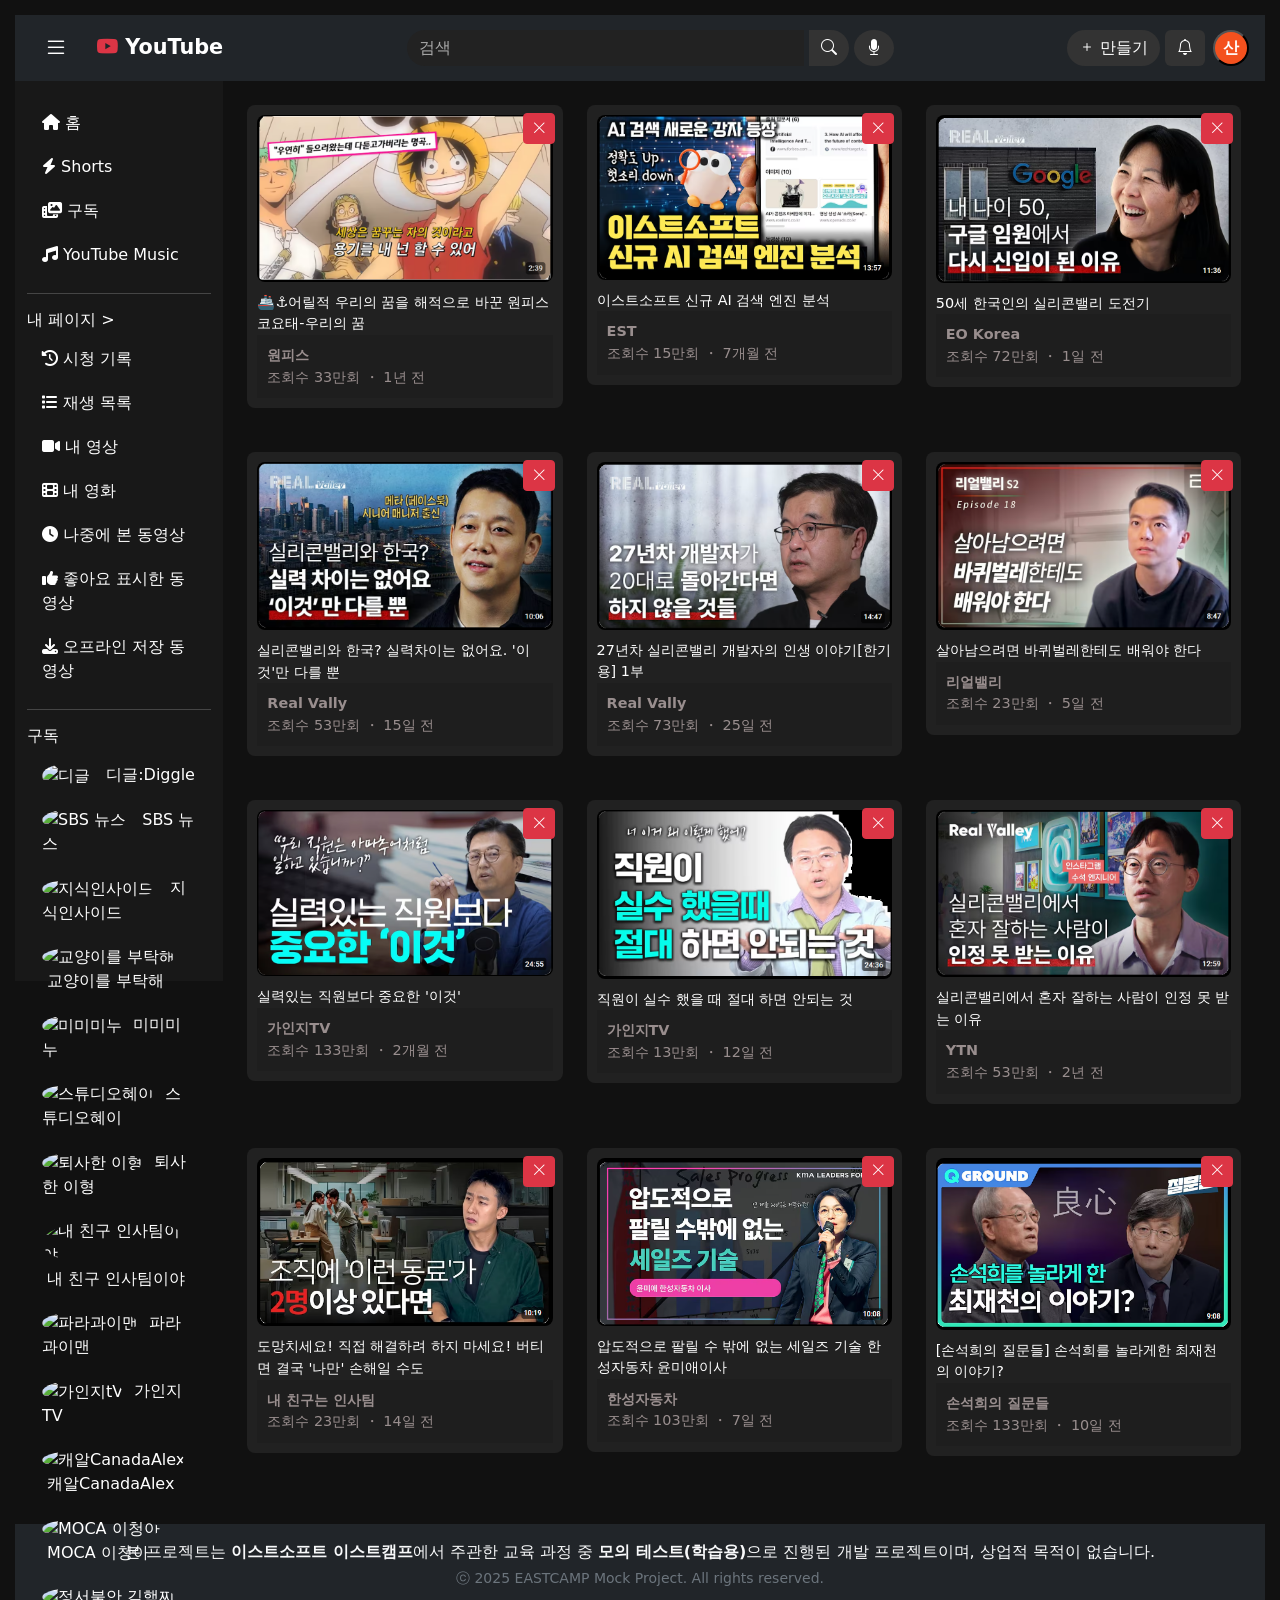
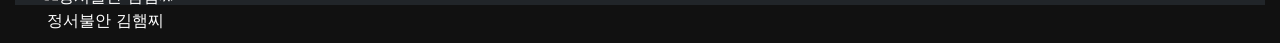
==== commit 8fea07ae: "Refactor: Move inline styles to CSS class and clean up code Co-authored-by: sson77 <55019171+sson77@" ====
--- a/index.html
+++ b/index.html
@@ -161,7 +161,7 @@
                     <!-- Video 1 -->
                     <div class="col">
                         <div class="video-thumbnail position-relative">
-                            <button class="btn btn-sm btn-danger position-absolute top-0 end-0 m-2" onclick="deleteVideo(this)" style="z-index: 10; opacity: 0.8;">
+                            <button class="btn btn-sm btn-danger position-absolute top-0 end-0 m-2" onclick="deleteVideo(this)" class="video-delete-btn">
                                 <i class="bi bi-x-lg"></i>
                             </button>
                             <a href="video.html?videoId=56">
@@ -182,7 +182,7 @@
                     <!-- Video 2 -->
                     <div class="col">
                         <div class="video-thumbnail position-relative">
-                            <button class="btn btn-sm btn-danger position-absolute top-0 end-0 m-2" onclick="deleteVideo(this)" style="z-index: 10; opacity: 0.8;">
+                            <button class="btn btn-sm btn-danger position-absolute top-0 end-0 m-2" onclick="deleteVideo(this)" class="video-delete-btn">
                                 <i class="bi bi-x-lg"></i>
                             </button>
                             <a href="video.html?videoId=55">
@@ -202,7 +202,7 @@
                     <!-- Video 3 -->
                     <div class="col">
                         <div class="video-thumbnail position-relative">
-                            <button class="btn btn-sm btn-danger position-absolute top-0 end-0 m-2" onclick="deleteVideo(this)" style="z-index: 10; opacity: 0.8;">
+                            <button class="btn btn-sm btn-danger position-absolute top-0 end-0 m-2" onclick="deleteVideo(this)" class="video-delete-btn">
                                 <i class="bi bi-x-lg"></i>
                             </button>
                             <a href="video.html?videoId=54">
@@ -221,7 +221,7 @@
                     <!-- Video 4 -->
                     <div class="col">
                         <div class="video-thumbnail position-relative">
-                            <button class="btn btn-sm btn-danger position-absolute top-0 end-0 m-2" onclick="deleteVideo(this)" style="z-index: 10; opacity: 0.8;">
+                            <button class="btn btn-sm btn-danger position-absolute top-0 end-0 m-2" onclick="deleteVideo(this)" class="video-delete-btn">
                                 <i class="bi bi-x-lg"></i>
                             </button>
                             <a href="video.html?videoId=53" title="5실리콘밸리와 한국? 실력차이는 없어요. '이것'만 다를 뿐">
@@ -241,7 +241,7 @@
                     <!-- Video 5 -->
                     <div class="col">
                         <div class="video-thumbnail position-relative">
-                            <button class="btn btn-sm btn-danger position-absolute top-0 end-0 m-2" onclick="deleteVideo(this)" style="z-index: 10; opacity: 0.8;">
+                            <button class="btn btn-sm btn-danger position-absolute top-0 end-0 m-2" onclick="deleteVideo(this)" class="video-delete-btn">
                                 <i class="bi bi-x-lg"></i>
                             </button>
                             <a href="video.html?videoId=52" title="27년차 실리콘밸리 개발자의 인생 이야기[한기용] 1부">
@@ -261,7 +261,7 @@
                     <!-- Video 6 -->
                     <div class="col">
                         <div class="video-thumbnail position-relative">
-                            <button class="btn btn-sm btn-danger position-absolute top-0 end-0 m-2" onclick="deleteVideo(this)" style="z-index: 10; opacity: 0.8;">
+                            <button class="btn btn-sm btn-danger position-absolute top-0 end-0 m-2" onclick="deleteVideo(this)" class="video-delete-btn">
                                 <i class="bi bi-x-lg"></i>
                             </button>
                             <a href="video.html?videoId=51" title="리얼밸리 살아남으려면 바퀴벌레한테도 배워야 한다">
@@ -281,7 +281,7 @@
                     <!-- Video 7 -->
                     <div class="col">
                         <div class="video-thumbnail position-relative">
-                            <button class="btn btn-sm btn-danger position-absolute top-0 end-0 m-2" onclick="deleteVideo(this)" style="z-index: 10; opacity: 0.8;">
+                            <button class="btn btn-sm btn-danger position-absolute top-0 end-0 m-2" onclick="deleteVideo(this)" class="video-delete-btn">
                                 <i class="bi bi-x-lg"></i>
                             </button>
                             <a href="video.html?videoId=57" title="실력있는 직원보다 중요한 '이것'">
@@ -300,7 +300,7 @@
                     <!-- Video 8 -->
                     <div class="col">
                         <div class="video-thumbnail position-relative">
-                            <button class="btn btn-sm btn-danger position-absolute top-0 end-0 m-2" onclick="deleteVideo(this)" style="z-index: 10; opacity: 0.8;">
+                            <button class="btn btn-sm btn-danger position-absolute top-0 end-0 m-2" onclick="deleteVideo(this)" class="video-delete-btn">
                                 <i class="bi bi-x-lg"></i>
                             </button>
                             <a href="video.html?videoId=58" title="직원이 실수 했을 때 절대 하면 안되는 것">
@@ -320,7 +320,7 @@
                     <!-- Video 9 -->
                     <div class="col">
                         <div class="video-thumbnail position-relative">
-                            <button class="btn btn-sm btn-danger position-absolute top-0 end-0 m-2" onclick="deleteVideo(this)" style="z-index: 10; opacity: 0.8;">
+                            <button class="btn btn-sm btn-danger position-absolute top-0 end-0 m-2" onclick="deleteVideo(this)" class="video-delete-btn">
                                 <i class="bi bi-x-lg"></i>
                             </button>
                             <a href="video.html?videoId=59" title="실리콘밸리에서 혼자 잘하는 사람이 인정 못 받는 이유">
@@ -340,7 +340,7 @@
                     <!-- Video 10 -->
                     <div class="col">
                         <div class="video-thumbnail position-relative">
-                            <button class="btn btn-sm btn-danger position-absolute top-0 end-0 m-2" onclick="deleteVideo(this)" style="z-index: 10; opacity: 0.8;">
+                            <button class="btn btn-sm btn-danger position-absolute top-0 end-0 m-2" onclick="deleteVideo(this)" class="video-delete-btn">
                                 <i class="bi bi-x-lg"></i>
                             </button>
                             <a href="video.html?videoId=60"
@@ -362,7 +362,7 @@
                     <!-- Video 11 -->
                     <div class="col">
                         <div class="video-thumbnail position-relative">
-                            <button class="btn btn-sm btn-danger position-absolute top-0 end-0 m-2" onclick="deleteVideo(this)" style="z-index: 10; opacity: 0.8;">
+                            <button class="btn btn-sm btn-danger position-absolute top-0 end-0 m-2" onclick="deleteVideo(this)" class="video-delete-btn">
                                 <i class="bi bi-x-lg"></i>
                             </button>
                             <a href="video.html?videoId=61" title="어떻게 압도적으로 팔 것인가">
@@ -383,7 +383,7 @@
                     <!-- Video 12 -->
                     <div class="col">
                         <div class="video-thumbnail position-relative">
-                            <button class="btn btn-sm btn-danger position-absolute top-0 end-0 m-2" onclick="deleteVideo(this)" style="z-index: 10; opacity: 0.8;">
+                            <button class="btn btn-sm btn-danger position-absolute top-0 end-0 m-2" onclick="deleteVideo(this)" class="video-delete-btn">
                                 <i class="bi bi-x-lg"></i>
                             </button>
                             <a href="video.html?videoId=62" title="[손석희의 질문들] 손석희를 놀라게한 최재천의 이야기?">
--- a/css/style.css
+++ b/css/style.css
@@ -594,3 +594,12 @@
       }
 
 
+      /* Video delete button styles */
+      .video-delete-btn {
+        z-index: 10;
+        opacity: 0.8;
+      }
+
+      .video-delete-btn:hover {
+        opacity: 1;
+      }
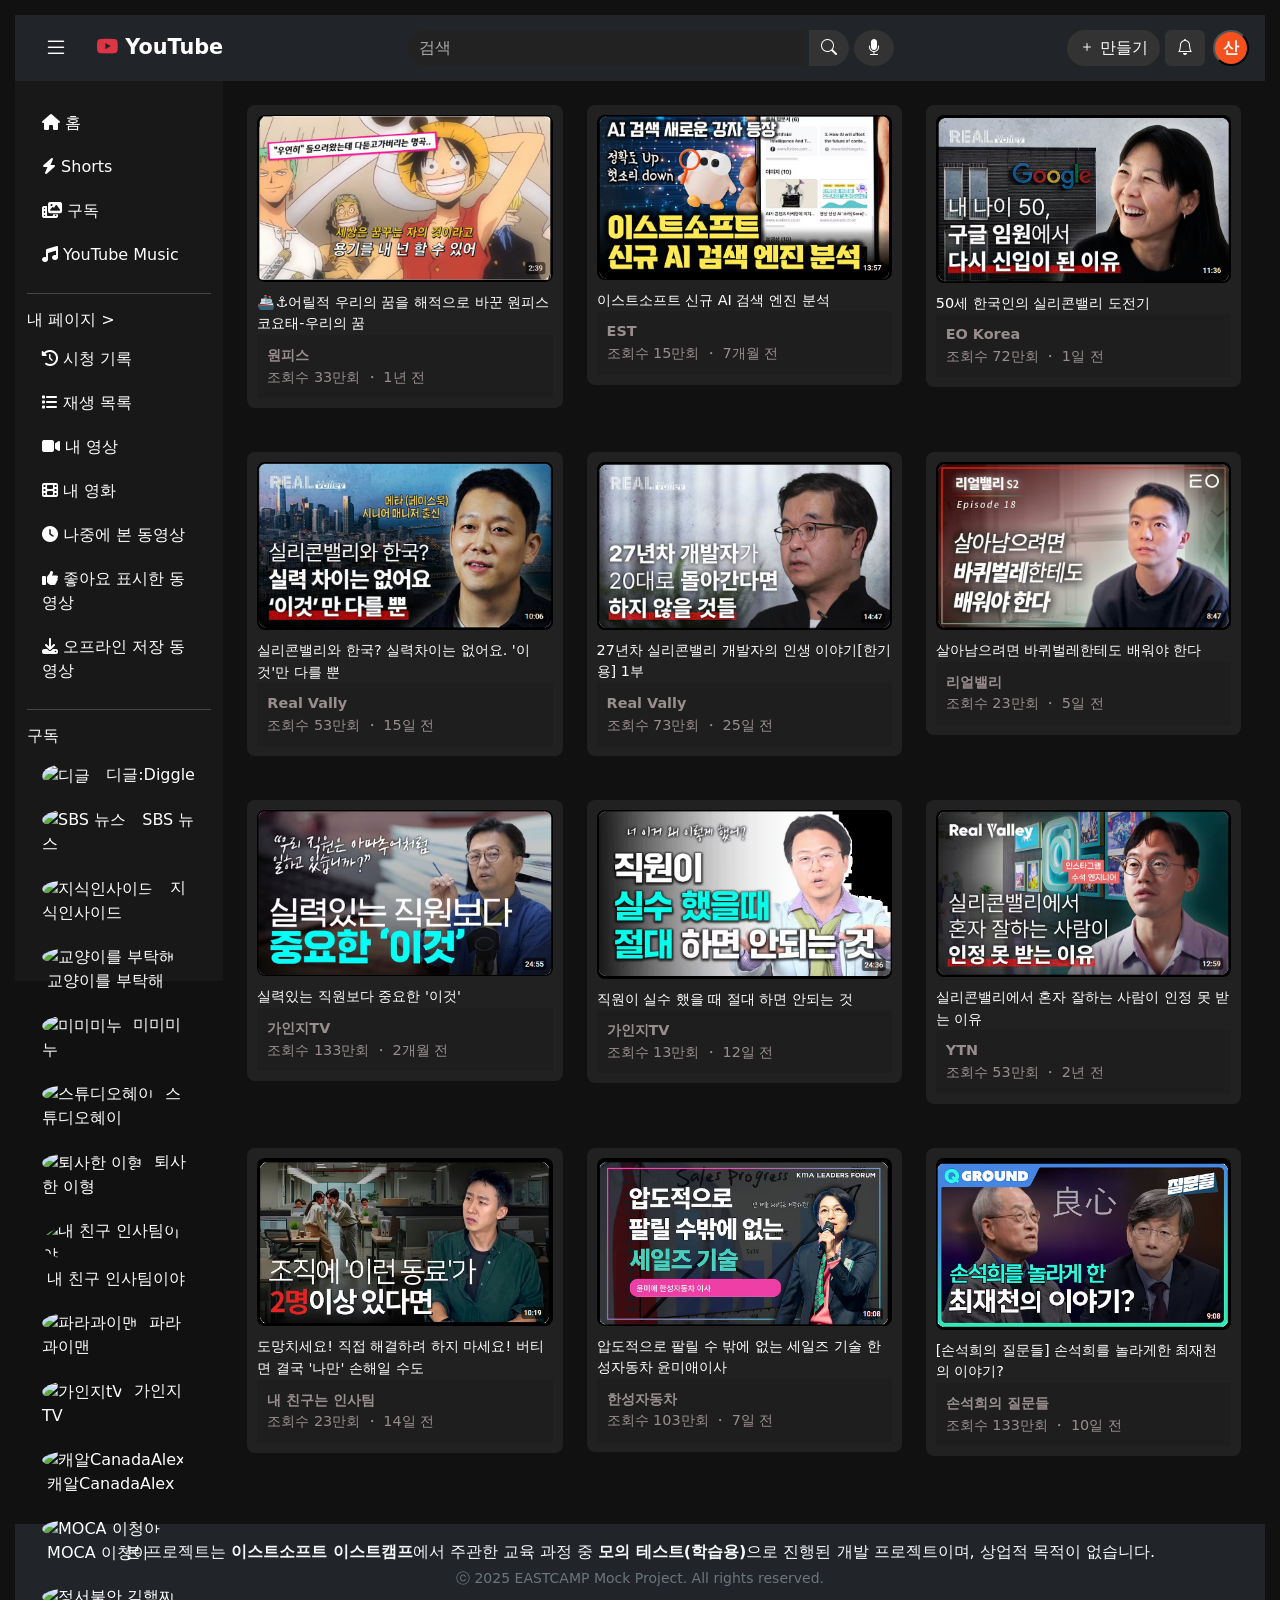
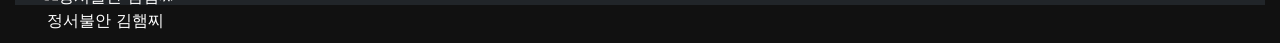
==== commit a7e7158c: "Initial plan: Delete mqdefault8.jpg files Co-authored-by: sson77 <55019171+sson77@users.noreply.gith" ====
--- a/index.html
+++ b/index.html
@@ -160,10 +160,7 @@
                 <div class="row row-cols-1 row-cols-md-3 g-4">
                     <!-- Video 1 -->
                     <div class="col">
-                        <div class="video-thumbnail position-relative">
-                            <button class="btn btn-sm btn-danger position-absolute top-0 end-0 m-2" onclick="deleteVideo(this)" class="video-delete-btn">
-                                <i class="bi bi-x-lg"></i>
-                            </button>
+                        <div class="video-thumbnail">
                             <a href="video.html?videoId=56">
                                 <img src="img/image7.png" class="bg-img" alt="Video Thumbnail">
                             </a>
@@ -181,10 +178,7 @@
                     </div>
                     <!-- Video 2 -->
                     <div class="col">
-                        <div class="video-thumbnail position-relative">
-                            <button class="btn btn-sm btn-danger position-absolute top-0 end-0 m-2" onclick="deleteVideo(this)" class="video-delete-btn">
-                                <i class="bi bi-x-lg"></i>
-                            </button>
+                        <div class="video-thumbnail">
                             <a href="video.html?videoId=55">
                                 <img src="img/image8.png" class="bg-img" alt="Video Thumbnail">
                             </a>
@@ -201,10 +195,7 @@
                     </div>
                     <!-- Video 3 -->
                     <div class="col">
-                        <div class="video-thumbnail position-relative">
-                            <button class="btn btn-sm btn-danger position-absolute top-0 end-0 m-2" onclick="deleteVideo(this)" class="video-delete-btn">
-                                <i class="bi bi-x-lg"></i>
-                            </button>
+                        <div class="video-thumbnail">
                             <a href="video.html?videoId=54">
                                 <img src="img/image1.png" class="bg-img" alt="Video Thumbnail">
                             </a>
@@ -220,10 +211,7 @@
                     </div>
                     <!-- Video 4 -->
                     <div class="col">
-                        <div class="video-thumbnail position-relative">
-                            <button class="btn btn-sm btn-danger position-absolute top-0 end-0 m-2" onclick="deleteVideo(this)" class="video-delete-btn">
-                                <i class="bi bi-x-lg"></i>
-                            </button>
+                        <div class="video-thumbnail">
                             <a href="video.html?videoId=53" title="5실리콘밸리와 한국? 실력차이는 없어요. '이것'만 다를 뿐">
                                 <img src="img/image2.png" class="bg-img" alt="Video Thumbnail">
                             </a>
@@ -240,10 +228,7 @@
                     </div>
                     <!-- Video 5 -->
                     <div class="col">
-                        <div class="video-thumbnail position-relative">
-                            <button class="btn btn-sm btn-danger position-absolute top-0 end-0 m-2" onclick="deleteVideo(this)" class="video-delete-btn">
-                                <i class="bi bi-x-lg"></i>
-                            </button>
+                        <div class="video-thumbnail">
                             <a href="video.html?videoId=52" title="27년차 실리콘밸리 개발자의 인생 이야기[한기용] 1부">
                                 <img src="img/image3.png" class="bg-img" alt="Video Thumbnail">
                             </a>
@@ -260,10 +245,7 @@
                     </div>
                     <!-- Video 6 -->
                     <div class="col">
-                        <div class="video-thumbnail position-relative">
-                            <button class="btn btn-sm btn-danger position-absolute top-0 end-0 m-2" onclick="deleteVideo(this)" class="video-delete-btn">
-                                <i class="bi bi-x-lg"></i>
-                            </button>
+                        <div class="video-thumbnail">
                             <a href="video.html?videoId=51" title="리얼밸리 살아남으려면 바퀴벌레한테도 배워야 한다">
                                 <img src="img/image4.png" class="bg-img" alt="Video Thumbnail">
                             </a>
@@ -280,10 +262,7 @@
                     </div>
                     <!-- Video 7 -->
                     <div class="col">
-                        <div class="video-thumbnail position-relative">
-                            <button class="btn btn-sm btn-danger position-absolute top-0 end-0 m-2" onclick="deleteVideo(this)" class="video-delete-btn">
-                                <i class="bi bi-x-lg"></i>
-                            </button>
+                        <div class="video-thumbnail">
                             <a href="video.html?videoId=57" title="실력있는 직원보다 중요한 '이것'">
                                 <img src="img/image5.png" class="bg-img" alt="Video Thumbnail">
                             </a>
@@ -299,10 +278,7 @@
                     </div>
                     <!-- Video 8 -->
                     <div class="col">
-                        <div class="video-thumbnail position-relative">
-                            <button class="btn btn-sm btn-danger position-absolute top-0 end-0 m-2" onclick="deleteVideo(this)" class="video-delete-btn">
-                                <i class="bi bi-x-lg"></i>
-                            </button>
+                        <div class="video-thumbnail">
                             <a href="video.html?videoId=58" title="직원이 실수 했을 때 절대 하면 안되는 것">
                                 <img src="img/image6.png" class="bg-img" alt="Video Thumbnail">
                             </a>
@@ -319,10 +295,7 @@
                     </div>
                     <!-- Video 9 -->
                     <div class="col">
-                        <div class="video-thumbnail position-relative">
-                            <button class="btn btn-sm btn-danger position-absolute top-0 end-0 m-2" onclick="deleteVideo(this)" class="video-delete-btn">
-                                <i class="bi bi-x-lg"></i>
-                            </button>
+                        <div class="video-thumbnail">
                             <a href="video.html?videoId=59" title="실리콘밸리에서 혼자 잘하는 사람이 인정 못 받는 이유">
                                 <img src="img/image9.png" class="bg-img" alt="Video Thumbnail">
                             </a>
@@ -339,10 +312,7 @@
                     </div>
                     <!-- Video 10 -->
                     <div class="col">
-                        <div class="video-thumbnail position-relative">
-                            <button class="btn btn-sm btn-danger position-absolute top-0 end-0 m-2" onclick="deleteVideo(this)" class="video-delete-btn">
-                                <i class="bi bi-x-lg"></i>
-                            </button>
+                        <div class="video-thumbnail">
                             <a href="video.html?videoId=60"
                                title="도망치세요! 직접 해결하려 하지 마세요! 버티면 결국 '나만' 손해일 수도">
                                 <img src="img/image10.png" class="bg-img" alt="Video Thumbnail">
@@ -361,10 +331,7 @@
                     </div>
                     <!-- Video 11 -->
                     <div class="col">
-                        <div class="video-thumbnail position-relative">
-                            <button class="btn btn-sm btn-danger position-absolute top-0 end-0 m-2" onclick="deleteVideo(this)" class="video-delete-btn">
-                                <i class="bi bi-x-lg"></i>
-                            </button>
+                        <div class="video-thumbnail">
                             <a href="video.html?videoId=61" title="어떻게 압도적으로 팔 것인가">
                                 <img src="img/image11.png" class="bg-img" alt="Video Thumbnail">
                             </a>
@@ -382,10 +349,7 @@
                     </div>
                     <!-- Video 12 -->
                     <div class="col">
-                        <div class="video-thumbnail position-relative">
-                            <button class="btn btn-sm btn-danger position-absolute top-0 end-0 m-2" onclick="deleteVideo(this)" class="video-delete-btn">
-                                <i class="bi bi-x-lg"></i>
-                            </button>
+                        <div class="video-thumbnail">
                             <a href="video.html?videoId=62" title="[손석희의 질문들] 손석희를 놀라게한 최재천의 이야기?">
                                 <img src="img/image12.png" class="bg-img" alt="Video Thumbnail">
                             </a>
--- a/css/style.css
+++ b/css/style.css
@@ -594,12 +594,3 @@
       }
 
 
-      /* Video delete button styles */
-      .video-delete-btn {
-        z-index: 10;
-        opacity: 0.8;
-      }
-
-      .video-delete-btn:hover {
-        opacity: 1;
-      }
